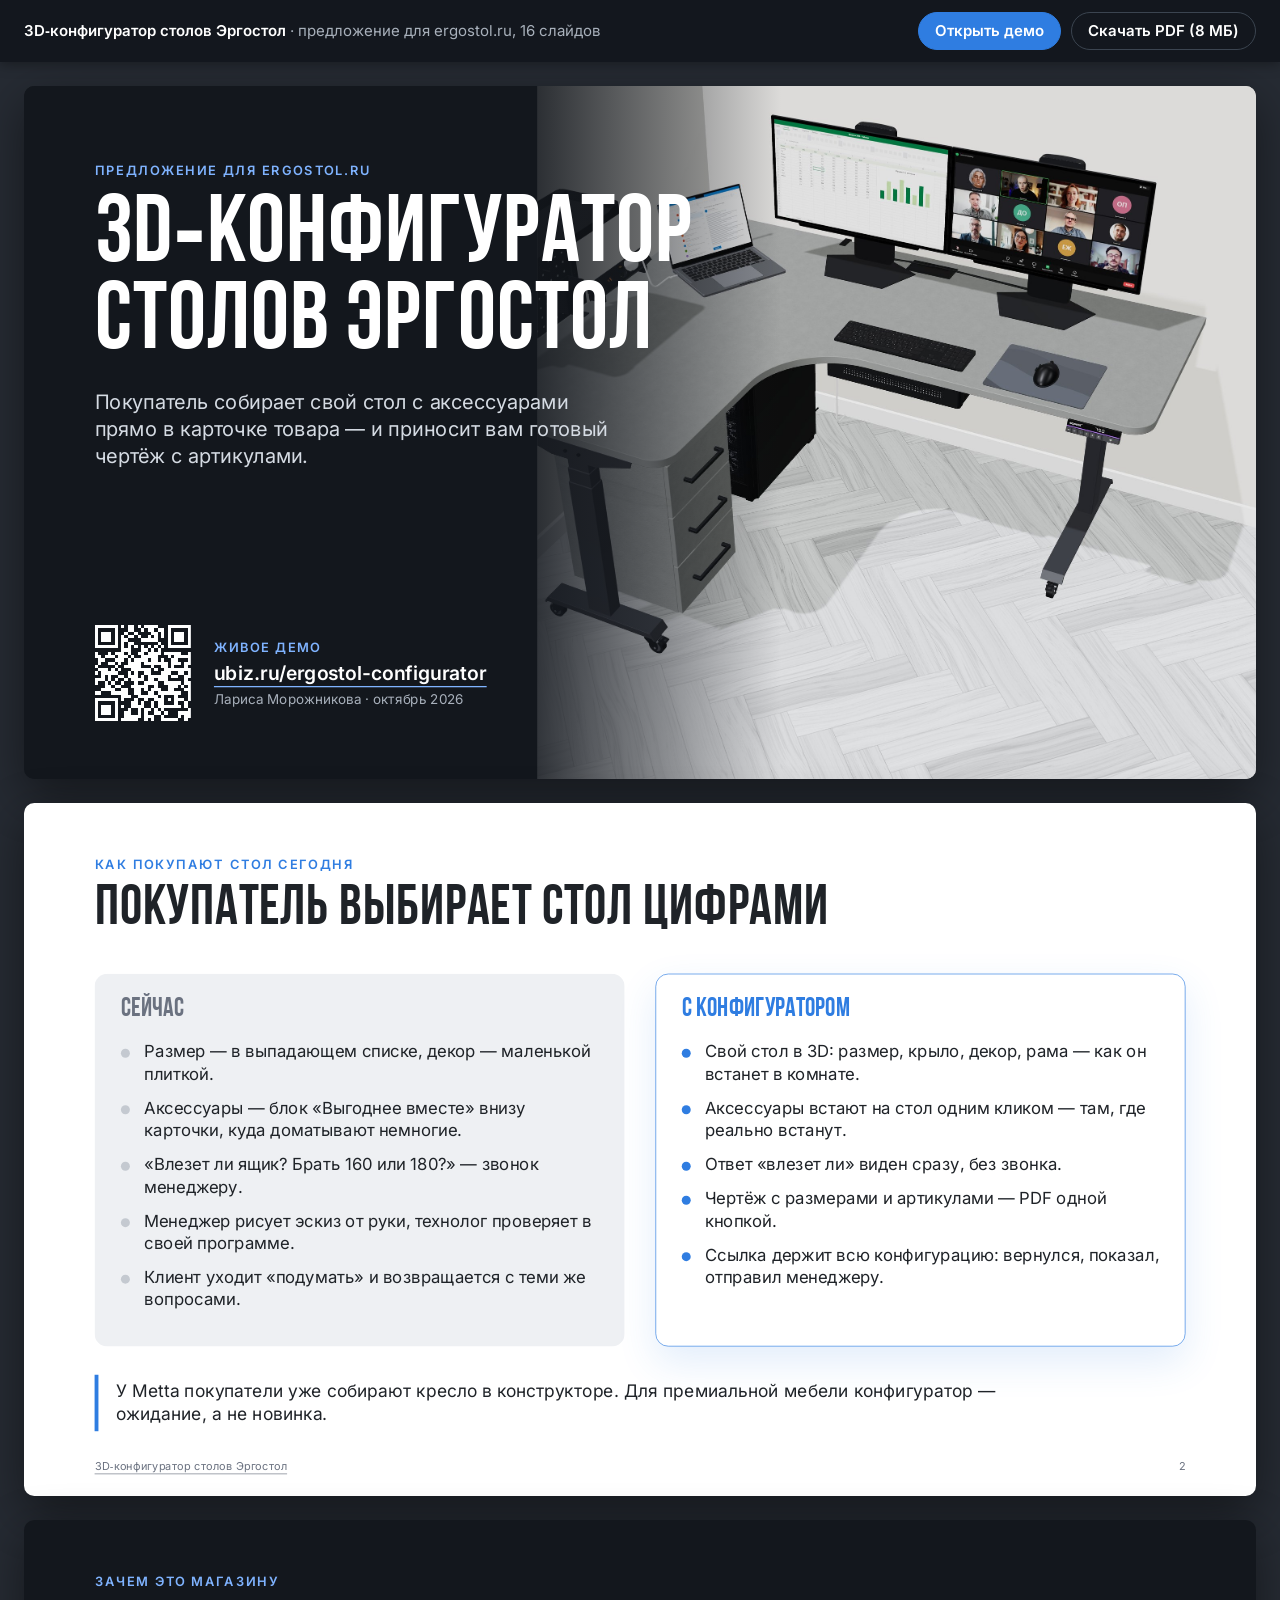
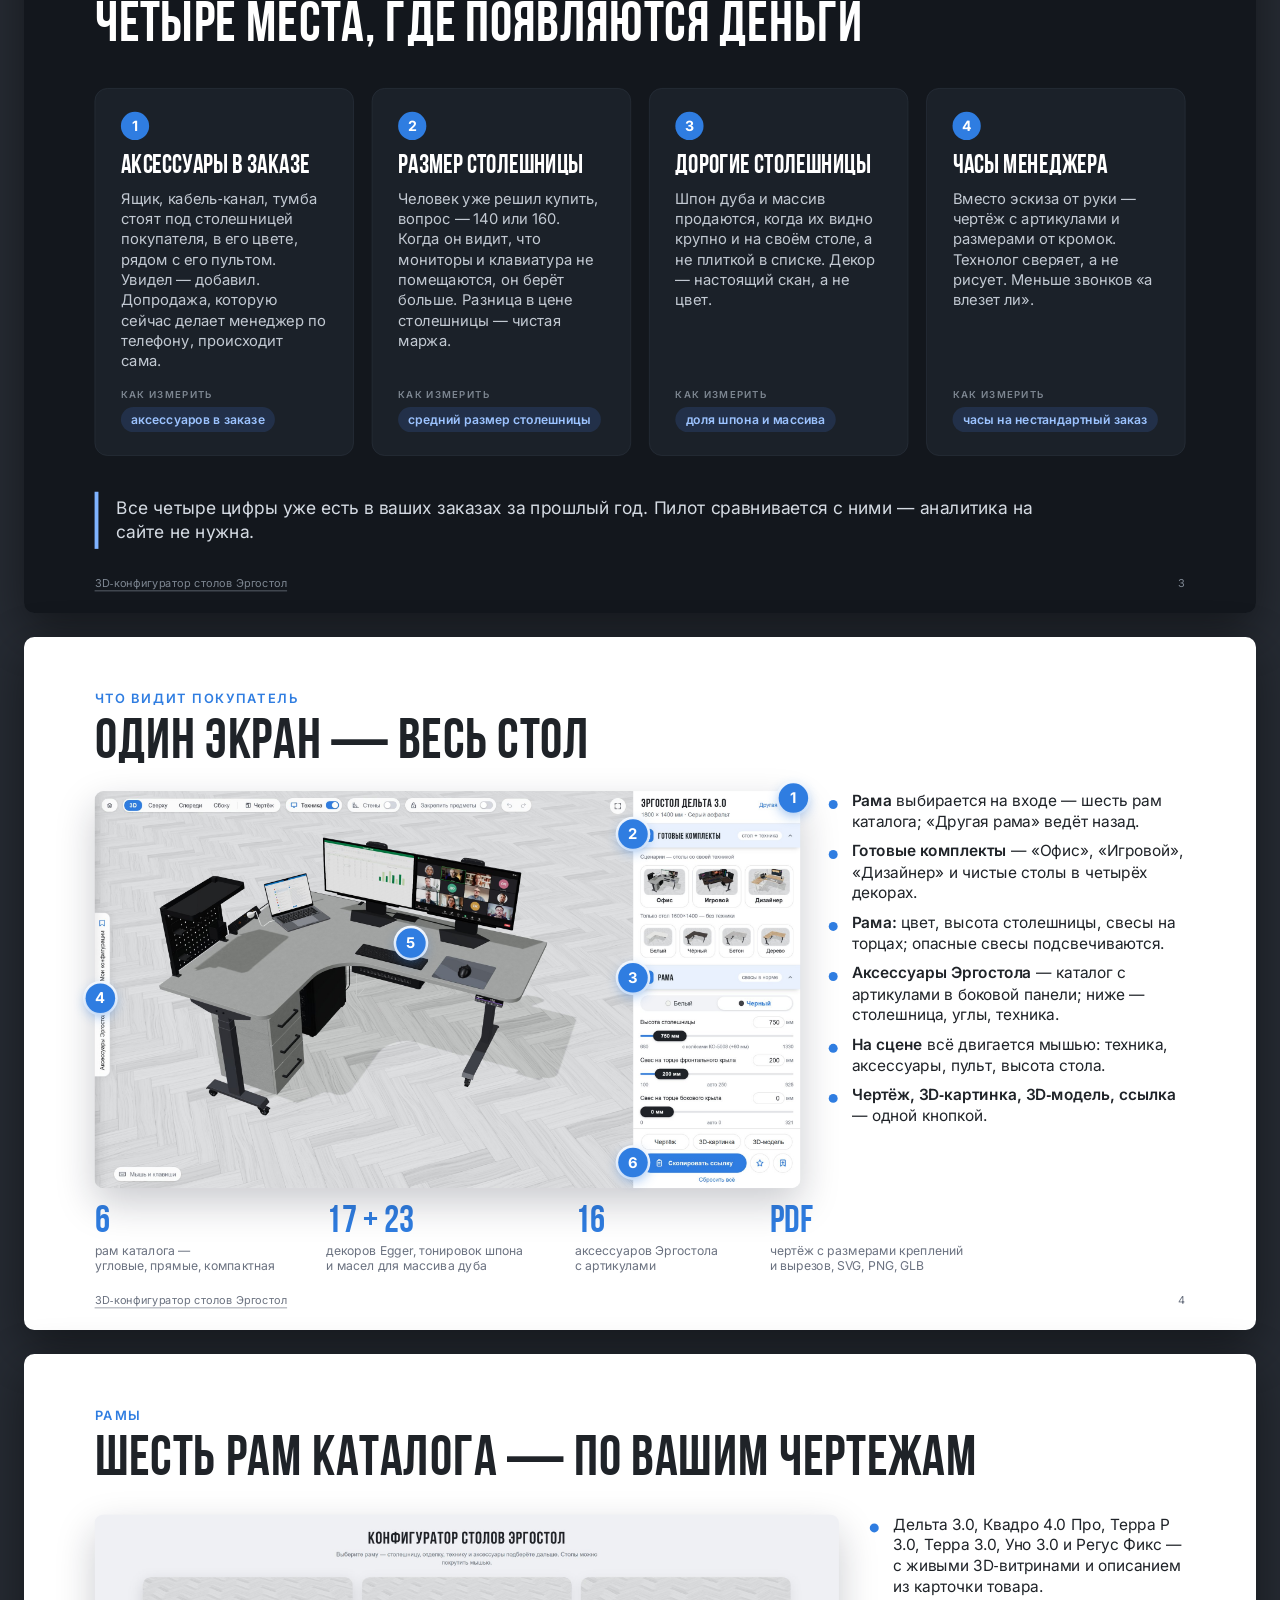
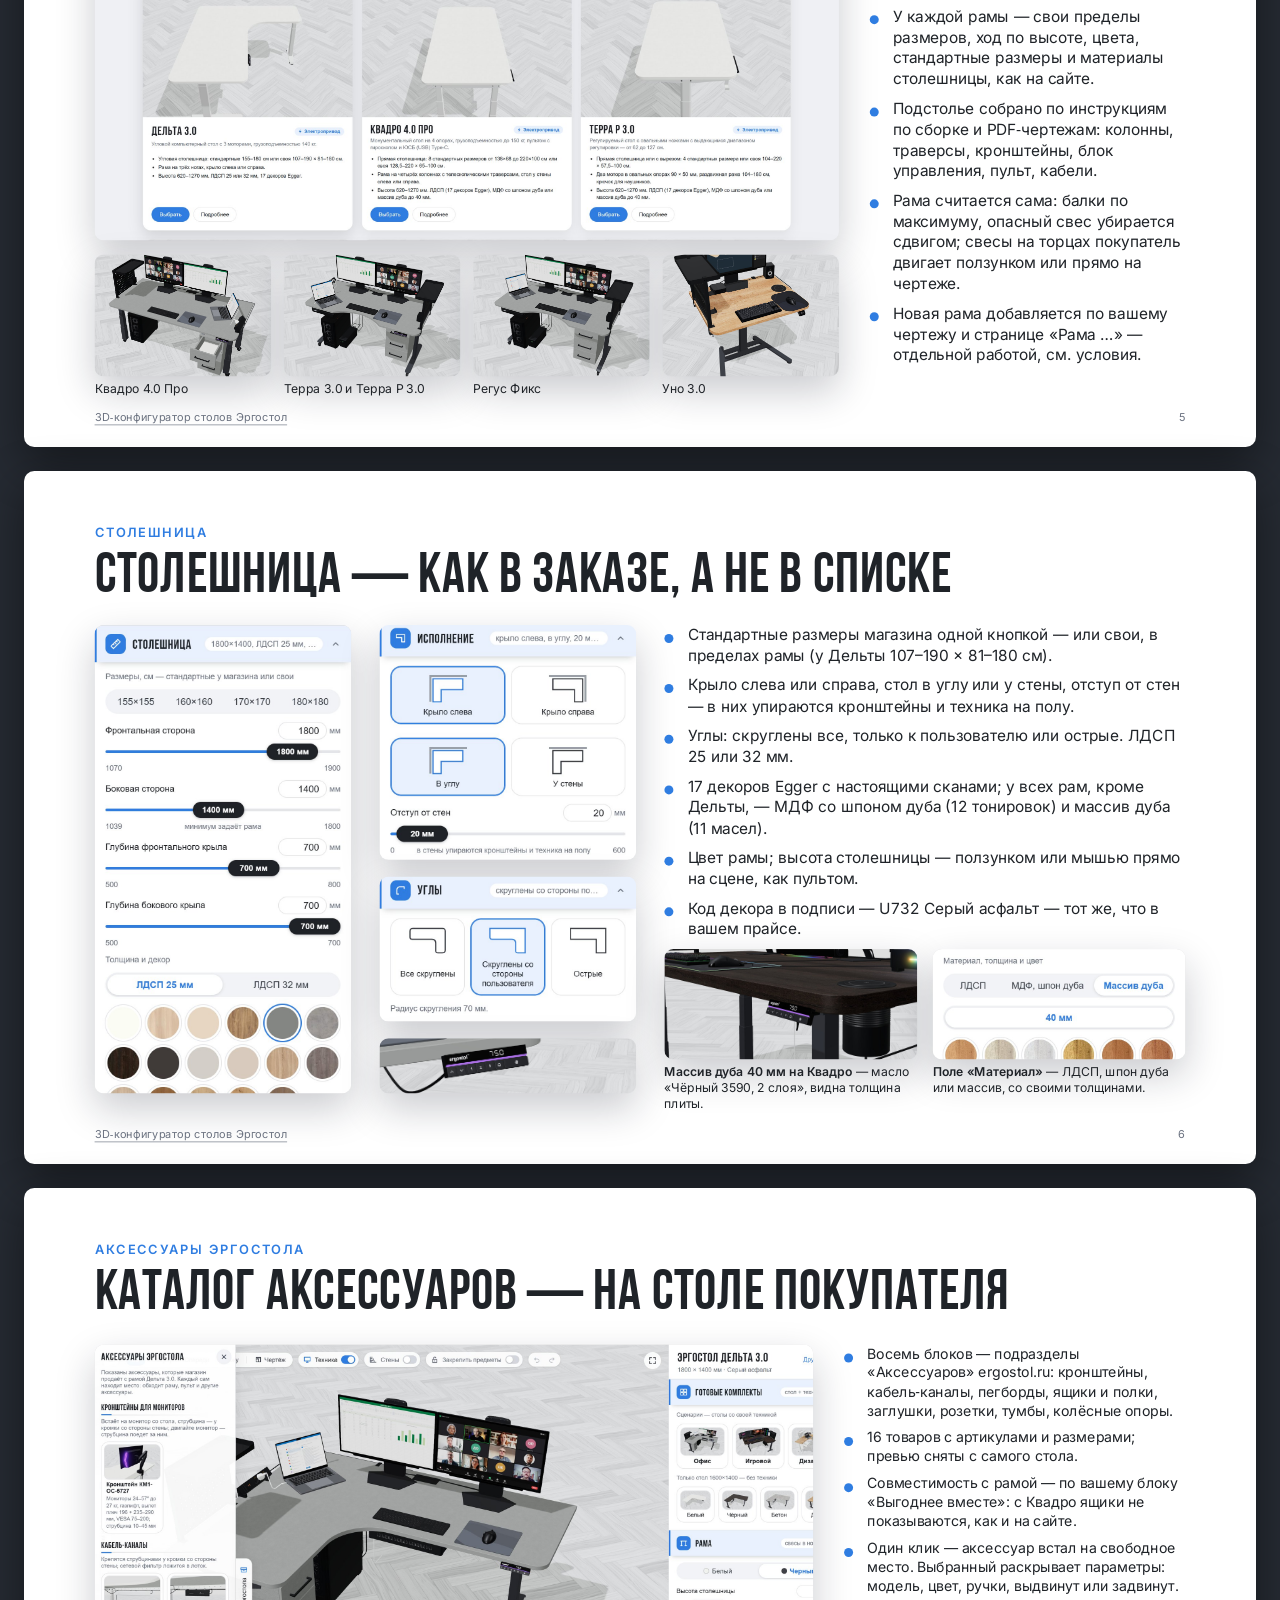
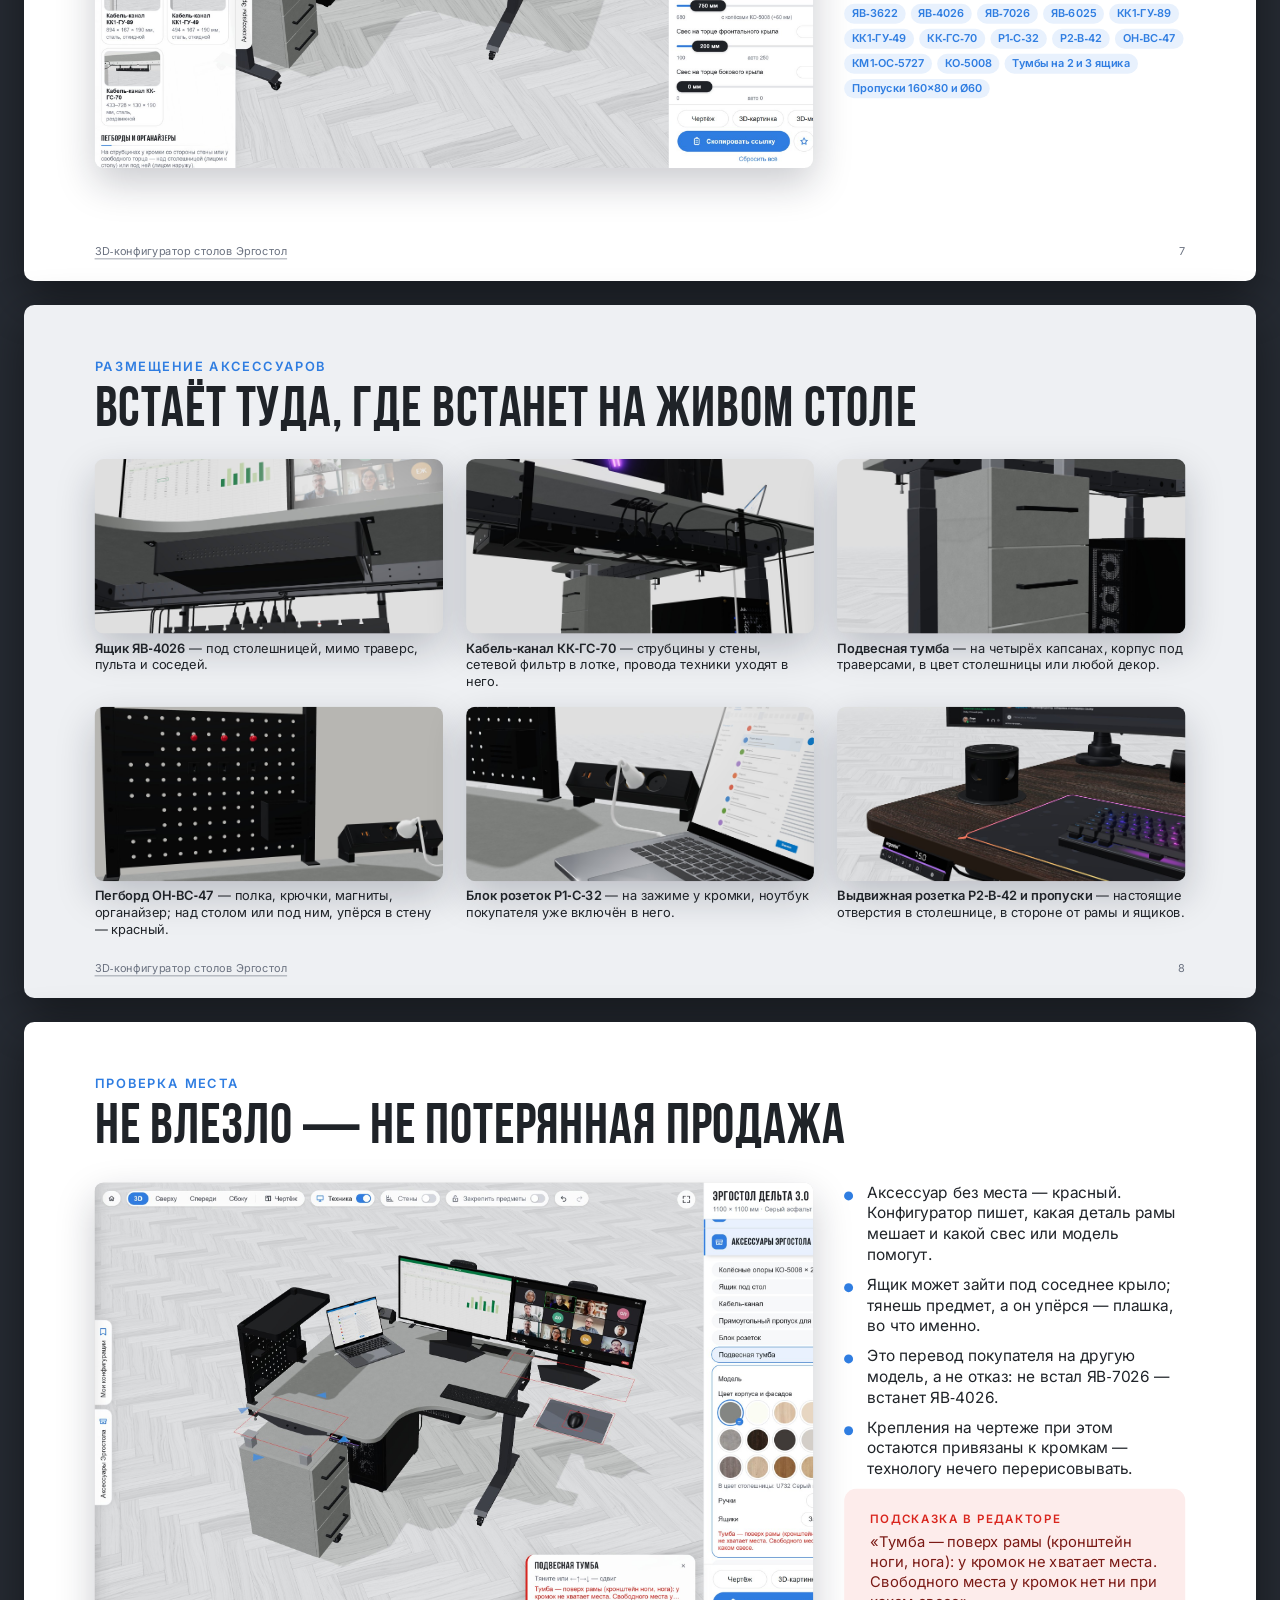
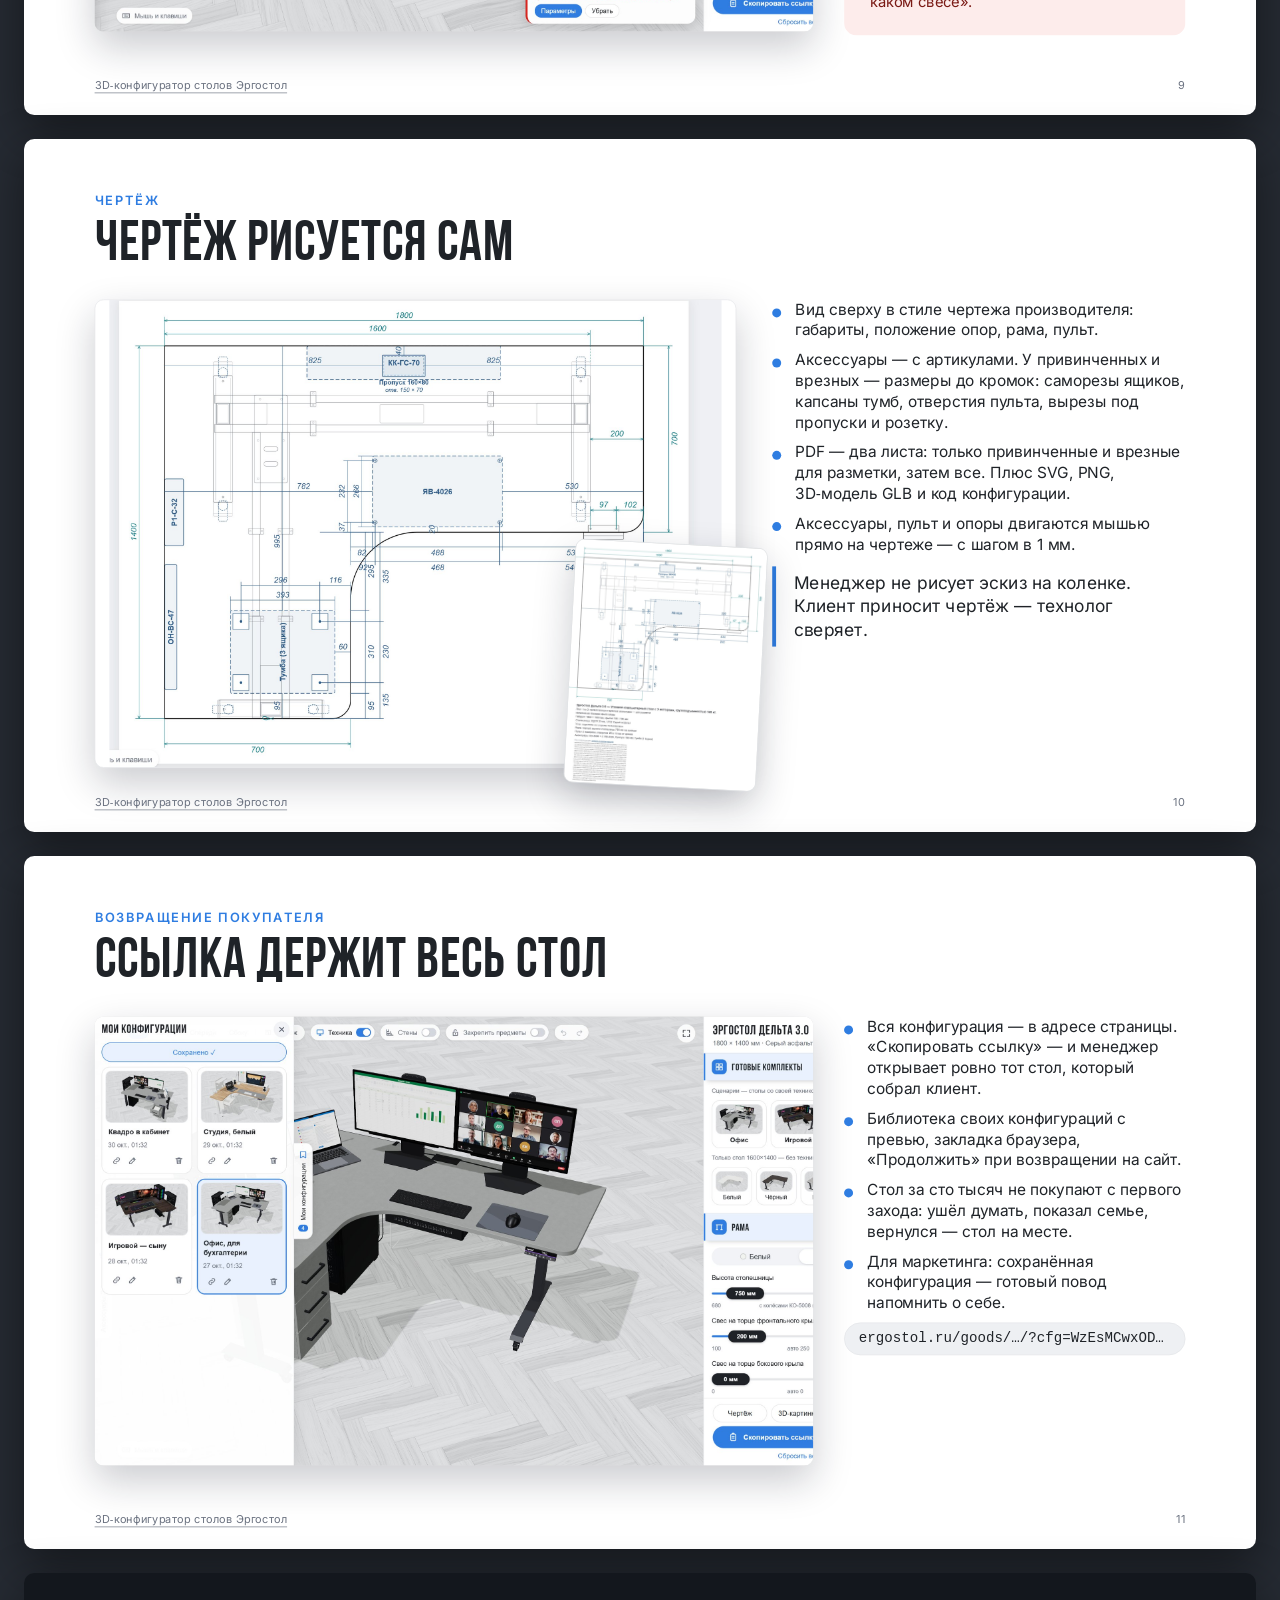
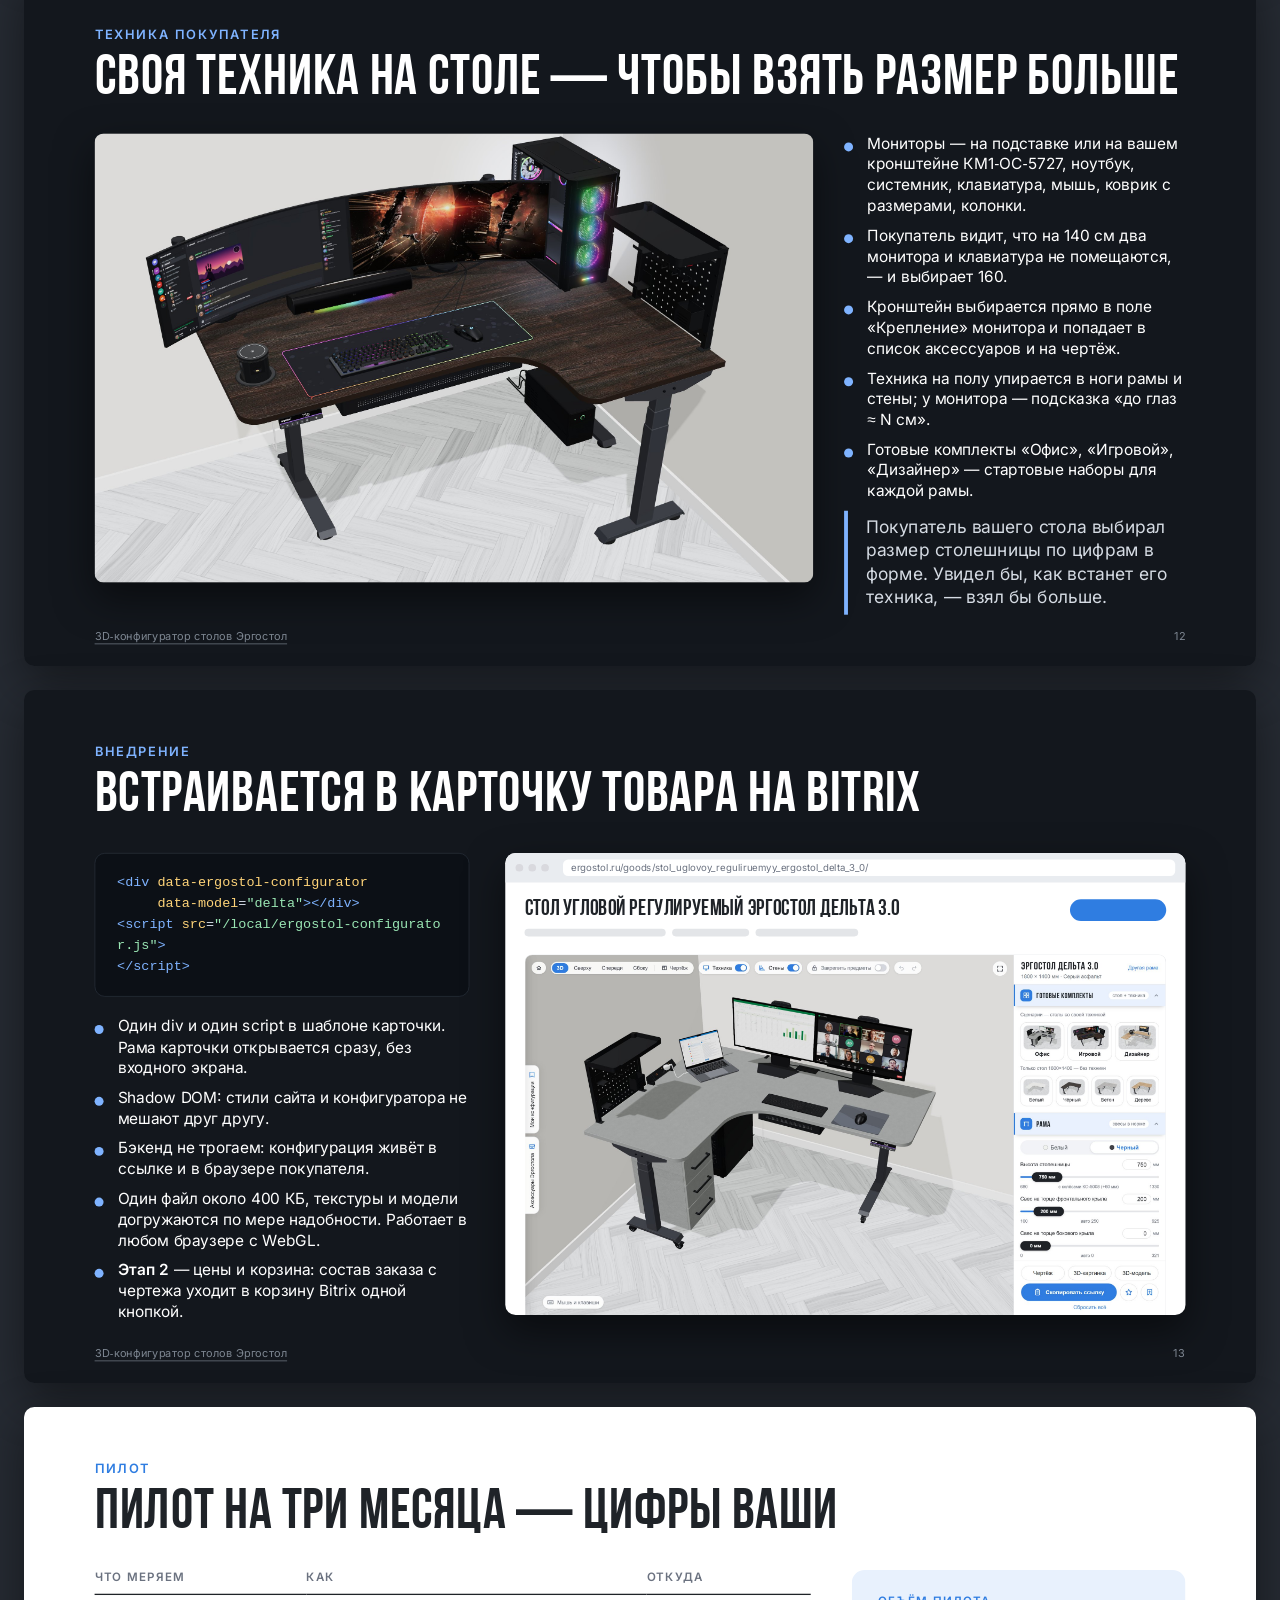
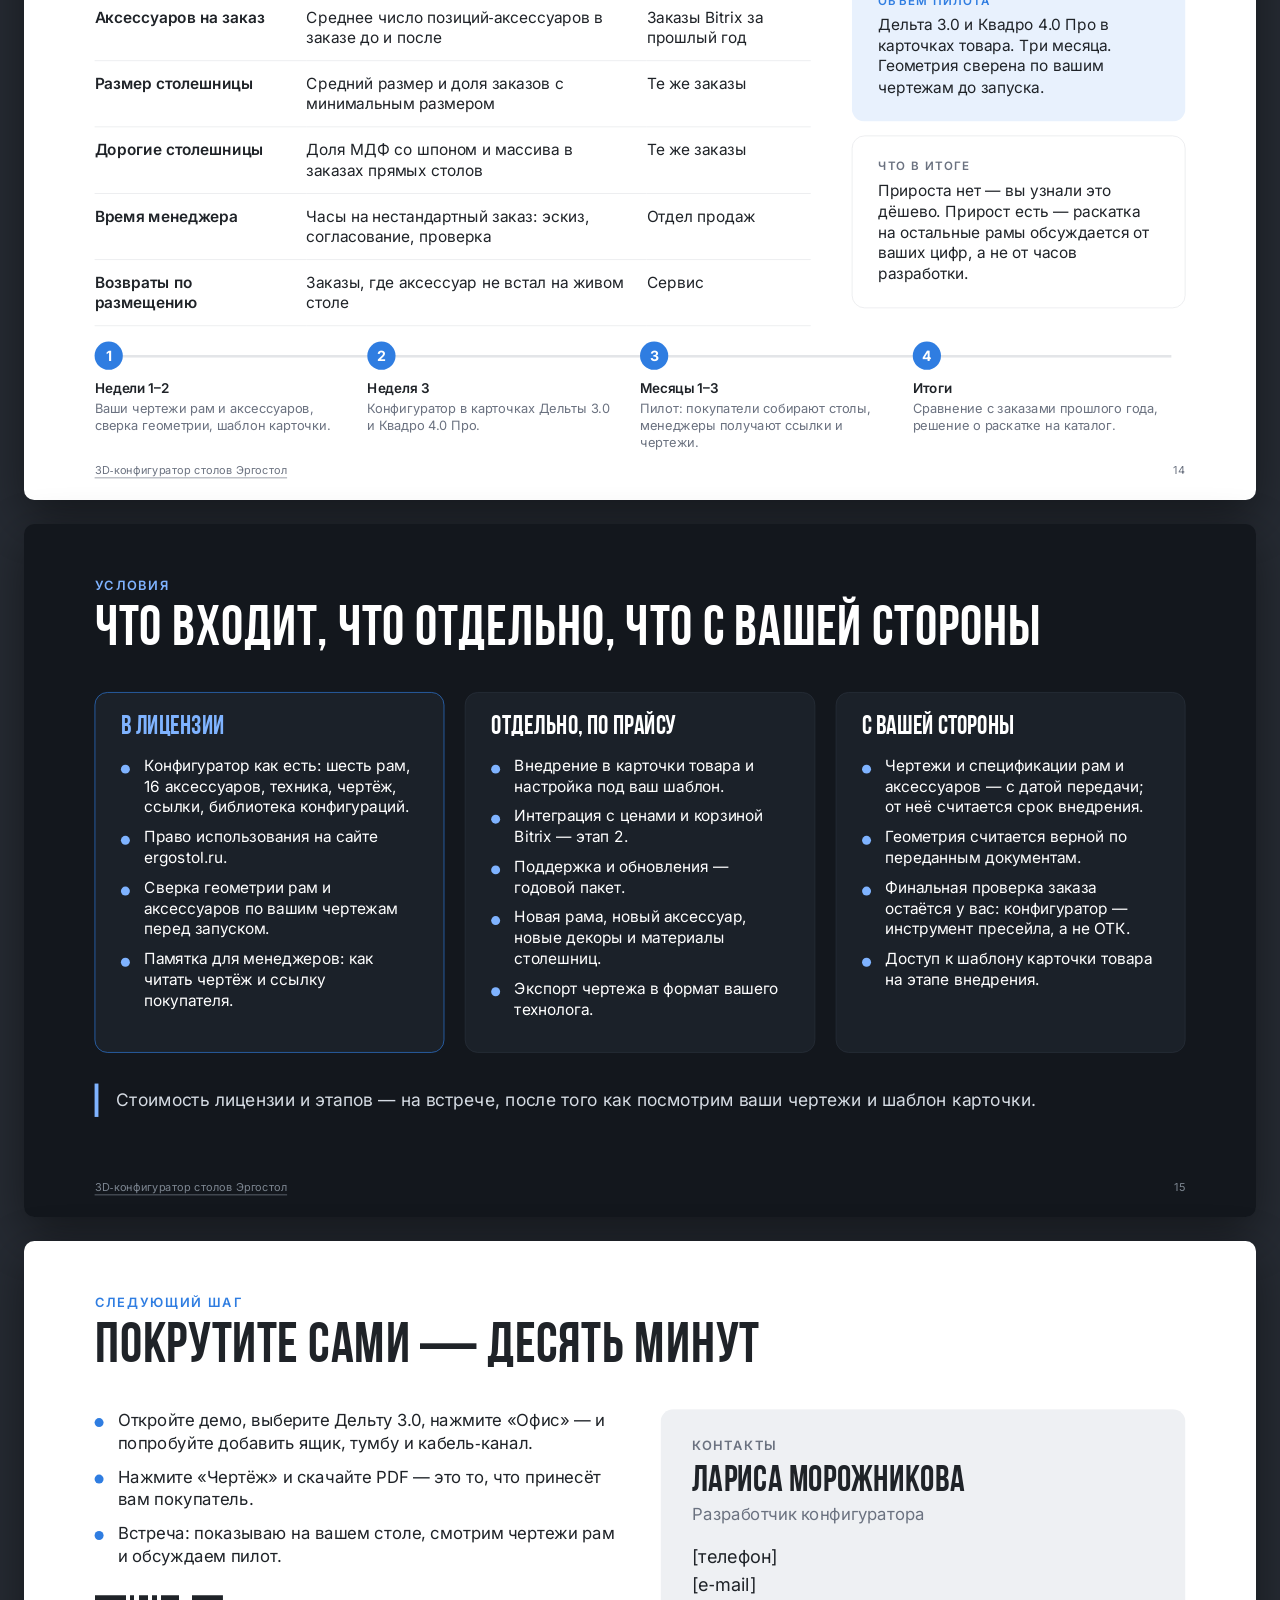
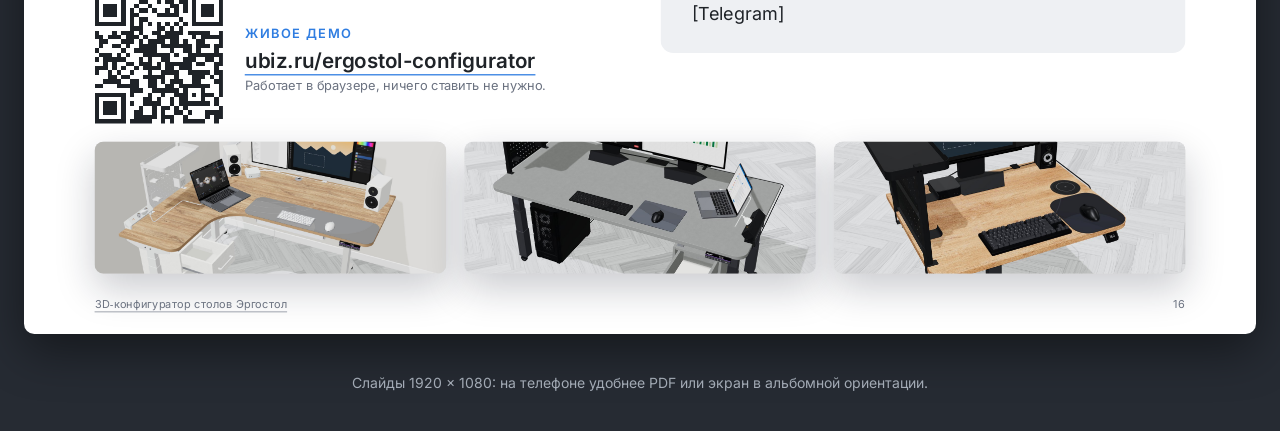
==== pitch/index.html @ 9fe0671c "Deploy demo 2026-10-30 08:05" ====
<!doctype html>
<html lang="ru">
<head>
<meta charset="utf-8">
<title>3D-конфигуратор столов Эргостол — предложение</title>
<meta name="viewport" content="width=device-width, initial-scale=1">
<meta name="description" content="Предложение для ergostol.ru: 3D-конфигуратор столов Эргостол — покупатель собирает стол с аксессуарами в карточке товара и приносит чертёж с артикулами.">
<link rel="canonical" href="https://lmoroz.github.io/ergostol-configurator/pitch/">
<!-- Превью ссылки в мессенджерах: адрес стенда подставляет сборка (copyPitch в vite.config.ts), в файле с диска остаётся заглушка. -->
<meta property="og:type" content="website">
<meta property="og:locale" content="ru_RU">
<meta property="og:site_name" content="Конфигуратор Эргостол">
<meta property="og:title" content="3D-конфигуратор столов Эргостол — предложение">
<meta property="og:description" content="Покупатель собирает свой стол с аксессуарами прямо в карточке товара и приносит готовый чертёж с артикулами. 16 слайдов и живое демо.">
<meta property="og:url" content="https://lmoroz.github.io/ergostol-configurator/pitch/">
<meta property="og:image" content="https://lmoroz.github.io/ergostol-configurator/pitch/og.jpg">
<meta property="og:image:type" content="image/jpeg">
<meta property="og:image:width" content="1200">
<meta property="og:image:height" content="630">
<meta name="twitter:card" content="summary_large_image">
<meta name="twitter:title" content="3D-конфигуратор столов Эргостол — предложение">
<meta name="twitter:description" content="Покупатель собирает свой стол с аксессуарами прямо в карточке товара и приносит готовый чертёж с артикулами. 16 слайдов и живое демо.">
<meta name="twitter:image" content="https://lmoroz.github.io/ergostol-configurator/pitch/og.jpg">
<link rel="stylesheet" href="fonts/inter-local.css">
<style>
@font-face { font-family: 'Bebas'; src: url('fonts/bebas-neue-bold.woff2') format('woff2'); font-weight: 700; }
:root {
  --ink: #1f2328; --muted: #6b7280; --accent: #2f7de1; --accent-soft: #e8f1fd; --danger: #d9261e; --danger-soft: #fdeceb;
  --line: #e3e5e8; --stage: #eef0f3; --dark: #13171d; --dark2: #1b2129; --dark-line: #2b333d; --ok: #1f9d55;
}
@page { size: 1920px 1080px; margin: 0; }
* { box-sizing: border-box; }
html, body { margin: 0; padding: 0; background: #888; }
body { font-family: Inter, 'Segoe UI', Arial, sans-serif; color: var(--ink); -webkit-print-color-adjust: exact; print-color-adjust: exact; }
.slide { position: relative; width: 1920px; height: 1080px; overflow: hidden; background: #fff; page-break-after: always; break-after: page; padding: 84px 110px 70px; }
.slide:last-child { page-break-after: auto; }
.slide.dark { background: var(--dark); color: #fff; }
.slide.dark .muted { color: #a8b0bb; }
.slide.stage { background: var(--stage); }
h1, h2, .bebas { font-family: Bebas, 'Arial Narrow', sans-serif; font-weight: 700; letter-spacing: .01em; margin: 0; line-height: .95; }
h1 { font-size: 88px; }
h2 { font-size: 40px; }
p { margin: 0; }
.kicker { display: inline-block; font-size: 20px; font-weight: 600; letter-spacing: .14em; text-transform: uppercase; color: var(--accent); margin-bottom: 18px; }
.dark .kicker { color: #7fb3ff; }
.lead { font-size: 30px; line-height: 1.35; color: var(--muted); max-width: 1500px; margin-top: 20px; }
.dark .lead { color: #c2c9d2; }
.muted { color: var(--muted); }
ul.list { list-style: none; margin: 0; padding: 0; }
ul.list li { position: relative; padding-left: 36px; font-size: 26px; line-height: 1.35; margin: 0 0 18px; }
ul.list li::before { content: ''; position: absolute; left: 0; top: 14px; width: 14px; height: 14px; border-radius: 50%; background: var(--accent); }
ul.list.tight li { font-size: 24px; margin-bottom: 14px; }
ul.list.grey li::before { background: #c4c9d0; }
ul.list.red li::before { background: var(--danger); }
.dark ul.list li::before { background: #7fb3ff; }
b { font-weight: 600; }
.img { display: block; border-radius: 14px; box-shadow: 0 24px 60px rgba(16, 24, 40, .22); object-fit: cover; background: #ddd; }
.dark .img { box-shadow: 0 24px 60px rgba(0, 0, 0, .5); }
.foot { position: absolute; left: 110px; right: 110px; bottom: 34px; display: flex; justify-content: space-between; font-size: 17px; color: var(--muted); letter-spacing: .02em; }
.dark .foot { color: #7d8691; }
.foot a, a.demo { color: inherit; text-decoration: none; }
.foot a:first-child { border-bottom: 1px solid currentColor; padding-bottom: 1px; }
.money .card { display: flex; flex-direction: column; }
.money .metric { margin-top: auto; padding-top: 26px; }
.money .metric-label { font-size: 15px; letter-spacing: .12em; text-transform: uppercase; color: #7d8691; font-weight: 600; margin-bottom: 10px; }
.money .chip { font-size: 19px; white-space: nowrap; }
.chip { display: inline-block; padding: 8px 16px; border-radius: 999px; background: var(--accent-soft); color: var(--accent); font-size: 21px; font-weight: 600; }
.dark .chip { background: #223049; color: #9cc3ff; }
.chip.red { background: var(--danger-soft); color: var(--danger); }
.cols { display: grid; gap: 48px; }
.card { border: 1px solid var(--line); border-radius: 20px; padding: 36px 40px; background: #fff; }
.dark .card { background: var(--dark2); border-color: var(--dark-line); }
.num { display: inline-flex; align-items: center; justify-content: center; width: 44px; height: 44px; border-radius: 50%; background: var(--accent); color: #fff; font-weight: 700; font-size: 22px; }
.badge { position: absolute; width: 46px; height: 46px; border-radius: 50%; background: var(--accent); color: #fff; font-weight: 700; font-size: 23px; display: flex; align-items: center; justify-content: center; box-shadow: 0 6px 18px rgba(47,125,225,.45), 0 0 0 4px #fff; }
.quote { border-left: 6px solid var(--accent); padding: 8px 0 8px 28px; font-size: 27px; line-height: 1.35; }
.dark .quote { border-color: #7fb3ff; }
.stat { display: flex; flex-direction: column; gap: 6px; }
.stat .v { font-family: Bebas, sans-serif; font-size: 72px; line-height: .9; color: var(--accent); }
.stat .l { font-size: 21px; color: var(--muted); line-height: 1.25; }
.tile { position: relative; }
.tile .img { width: 100%; height: 318px; }
.tile .cap { font-size: 21px; line-height: 1.3; margin-top: 14px; }
.tile .cap b { color: var(--ink); }
.dark .tile .cap b { color: #fff; }
code, .code { font-family: 'Cascadia Mono', Consolas, 'Courier New', monospace; }
.code { background: #0c1016; border: 1px solid var(--dark-line); border-radius: 16px; padding: 30px 34px; font-size: 24px; line-height: 1.55; color: #d7dee8; white-space: pre; }
.code .t { color: #7fb3ff; } .code .a { color: #ffd479; } .code .s { color: #9ae6b4; }
table.tbl { border-collapse: collapse; width: 100%; font-size: 24px; }
table.tbl th { text-align: left; font-size: 18px; font-weight: 600; text-transform: uppercase; letter-spacing: .1em; color: var(--muted); padding: 0 24px 16px 0; border-bottom: 2px solid var(--ink); }
table.tbl td { padding: 20px 24px 20px 0; border-bottom: 1px solid var(--line); vertical-align: top; line-height: 1.3; }
table.tbl td:first-child { font-weight: 600; width: 330px; }
.url { font-family: 'Cascadia Mono', Consolas, monospace; font-size: 22px; background: var(--stage); border: 1px solid var(--line); border-radius: 999px; padding: 12px 22px; white-space: nowrap; overflow: hidden; text-overflow: ellipsis; }

/* Веб-страница (/pitch/ на стенде): слайды масштабируются под ширину окна, сверху панель с демо и PDF. Печать в PDF этот блок не видит. */
@media screen {
  :root { --k: 1; --gutter: 24px; }
  html, body { background: #262b33; }
  .bar { position: sticky; top: 0; z-index: 20; display: flex; align-items: center; justify-content: space-between; gap: 12px 24px; flex-wrap: wrap; padding: 12px var(--gutter); background: rgba(19, 23, 29, .94); color: #fff; font-size: 15px; line-height: 1.3; box-shadow: 0 2px 12px rgba(0, 0, 0, .35); }
  .bar b { font-weight: 600; }
  .bar .dim { color: #a8b0bb; }
  .bar nav { display: flex; gap: 10px; flex-wrap: wrap; }
  .bar a.btn { display: inline-block; padding: 8px 16px; border-radius: 999px; font-weight: 600; text-decoration: none; color: #fff; border: 1px solid #3b4450; white-space: nowrap; }
  .bar a.btn.primary { background: var(--accent); border-color: var(--accent); }
  .deck { display: flex; flex-direction: column; align-items: center; gap: 24px; padding: 24px var(--gutter) 40px; }
  .slide-wrap { position: relative; flex: none; width: calc(1920px * var(--k)); height: calc(1080px * var(--k)); border-radius: calc(16px * var(--k)); overflow: hidden; box-shadow: 0 16px 48px rgba(0, 0, 0, .45); }
  .slide { transform: scale(var(--k)); transform-origin: 0 0; page-break-after: auto; break-after: auto; }
  .page-foot { margin: 0; padding: 0 var(--gutter) 40px; text-align: center; color: #a8b0bb; font-size: 14px; }
}
@media print {
  .bar, .page-foot { display: none; }
}
</style>
</head>
<body>
<header class="bar">
  <div><b>3D‑конфигуратор столов Эргостол</b> <span class="dim">· предложение для ergostol.ru, 16 слайдов</span></div>
  <nav>
    <a class="btn primary" href="../">Открыть демо</a>
    <a class="btn" href="ergostol-configurator.pdf" download>Скачать PDF (8 МБ)</a>
  </nav>
</header>
<main class="deck">

<!-- 1. Обложка -->
<div class="slide-wrap"><section class="slide dark" data-n="1" style="padding:0">
  <img class="img" src="img/hero.jpg" alt="" style="position:absolute; right:0; top:0; width:1120px; height:1080px; border-radius:0; box-shadow:none; object-position: 62% 50%;">
  <div style="position:absolute; left:0; top:0; width:1180px; height:1080px; background: linear-gradient(90deg, #13171d 0%, #13171d 62%, rgba(19,23,29,0) 100%);"></div>
  <div style="position:absolute; left:110px; top:120px; width:880px;">
    <span class="kicker">Предложение для ergostol.ru</span>
    <h1 style="font-size:150px; line-height:.9; margin-top:6px;">3D‑конфигуратор<br>столов Эргостол</h1>
    <p class="lead" style="font-size:31px; margin-top:34px; max-width:820px; color:#d5dbe3;">Покупатель собирает свой стол с аксессуарами прямо в карточке товара — и приносит вам готовый чертёж с артикулами.</p>
  </div>
  <div style="position:absolute; left:110px; bottom:90px; display:flex; align-items:center; gap:36px;">
    <a class="demo" href="https://ubiz.ru/ergostol-configurator/"><img src="img/qr-white.svg" alt="" style="width:150px; height:150px; display:block;"></a>
    <div>
      <p style="font-size:20px; letter-spacing:.12em; text-transform:uppercase; color:#7fb3ff; font-weight:600; margin-bottom:10px;">Живое демо</p>
      <p style="font-size:30px; font-weight:600;"><a class="demo" href="https://ubiz.ru/ergostol-configurator/" style="border-bottom:2px solid #7fb3ff; padding-bottom:2px;">ubiz.ru/ergostol-configurator</a></p>
      <p style="font-size:21px; color:#a8b0bb; margin-top:10px;">Лариса Морожникова · октябрь 2026</p>
    </div>
  </div>
</section></div>

<!-- 2. Как покупают сегодня -->
<div class="slide-wrap"><section class="slide" data-n="2">
  <span class="kicker">Как покупают стол сегодня</span>
  <h1>Покупатель выбирает стол цифрами</h1>
  <div class="cols" style="grid-template-columns: 1fr 1fr; margin-top:56px;">
    <div class="card" style="background:var(--stage); border-color:transparent;">
      <h2 class="muted" style="margin-bottom:28px;">Сейчас</h2>
      <ul class="list grey">
        <li>Размер — в выпадающем списке, декор — маленькой плиткой.</li>
        <li>Аксессуары — блок «Выгоднее вместе» внизу карточки, куда доматывают немногие.</li>
        <li>«Влезет ли ящик? Брать 160 или 180?» — звонок менеджеру.</li>
        <li>Менеджер рисует эскиз от руки, технолог проверяет в своей программе.</li>
        <li>Клиент уходит «подумать» и возвращается с теми же вопросами.</li>
      </ul>
    </div>
    <div class="card" style="border-color:var(--accent); box-shadow: 0 24px 60px rgba(47,125,225,.14);">
      <h2 style="color:var(--accent); margin-bottom:28px;">С конфигуратором</h2>
      <ul class="list">
        <li>Свой стол в 3D: размер, крыло, декор, рама — как он встанет в комнате.</li>
        <li>Аксессуары встают на стол одним кликом — там, где реально встанут.</li>
        <li>Ответ «влезет ли» виден сразу, без звонка.</li>
        <li>Чертёж с размерами и артикулами — PDF одной кнопкой.</li>
        <li>Ссылка держит всю конфигурацию: вернулся, показал, отправил менеджеру.</li>
      </ul>
    </div>
  </div>
  <p class="quote" style="margin-top:44px; max-width:1500px;">У Metta покупатели уже собирают кресло в конструкторе. Для премиальной мебели конфигуратор — ожидание, а не новинка.</p>
  <footer class="foot"><a href="https://ubiz.ru/ergostol-configurator/">3D‑конфигуратор столов Эргостол</a><a href="https://ubiz.ru/ergostol-configurator/">2</a></footer>
</section></div>

<!-- 3. Где деньги -->
<div class="slide-wrap"><section class="slide dark" data-n="3">
  <span class="kicker">Зачем это магазину</span>
  <h1>Четыре места, где появляются деньги</h1>
  <div class="cols money" style="grid-template-columns: repeat(4, 1fr); gap:28px; margin-top:52px;">
    <div class="card">
      <span class="num">1</span>
      <h2 style="margin:22px 0 16px;">Аксессуары в заказе</h2>
      <p style="font-size:23px; line-height:1.38; color:#c2c9d2;">Ящик, кабель‑канал, тумба стоят под столешницей покупателя, в его цвете, рядом с его пультом. Увидел — добавил. Допродажа, которую сейчас делает менеджер по телефону, происходит сама.</p>
      <div class="metric"><p class="metric-label">Как измерить</p><span class="chip">аксессуаров в заказе</span></div>
    </div>
    <div class="card">
      <span class="num">2</span>
      <h2 style="margin:22px 0 16px;">Размер столешницы</h2>
      <p style="font-size:23px; line-height:1.38; color:#c2c9d2;">Человек уже решил купить, вопрос — 140 или 160. Когда он видит, что мониторы и клавиатура не помещаются, он берёт больше. Разница в цене столешницы — чистая маржа.</p>
      <div class="metric"><p class="metric-label">Как измерить</p><span class="chip">средний размер столешницы</span></div>
    </div>
    <div class="card">
      <span class="num">3</span>
      <h2 style="margin:22px 0 16px;">Дорогие столешницы</h2>
      <p style="font-size:23px; line-height:1.38; color:#c2c9d2;">Шпон дуба и массив продаются, когда их видно крупно и на своём столе, а не плиткой в списке. Декор — настоящий скан, а не цвет.</p>
      <div class="metric"><p class="metric-label">Как измерить</p><span class="chip">доля шпона и массива</span></div>
    </div>
    <div class="card">
      <span class="num">4</span>
      <h2 style="margin:22px 0 16px;">Часы менеджера</h2>
      <p style="font-size:23px; line-height:1.38; color:#c2c9d2;">Вместо эскиза от руки — чертёж с артикулами и размерами от кромок. Технолог сверяет, а не рисует. Меньше звонков «а влезет ли».</p>
      <div class="metric"><p class="metric-label">Как измерить</p><span class="chip">часы на нестандартный заказ</span></div>
    </div>
  </div>
  <p class="quote" style="margin-top:56px; max-width:1500px; color:#d5dbe3;">Все четыре цифры уже есть в ваших заказах за прошлый год. Пилот сравнивается с ними — аналитика на сайте не нужна.</p>
  <footer class="foot"><a href="https://ubiz.ru/ergostol-configurator/">3D‑конфигуратор столов Эргостол</a><a href="https://ubiz.ru/ergostol-configurator/">3</a></footer>
</section></div>

<!-- 4. Один экран -->
<div class="slide-wrap"><section class="slide" data-n="4">
  <span class="kicker">Что видит покупатель</span>
  <h1>Один экран — весь стол</h1>
  <div style="display:grid; grid-template-columns: 1100px 1fr; gap:44px; margin-top:30px; align-items:start;">
    <div style="position:relative;">
      <img class="img" src="img/ui.jpg" alt="" style="width:1100px; height:619px;">
      <span class="badge" style="right:-12px; top:-12px;">1</span>
      <span class="badge" style="left:816px; top:44px;">2</span>
      <span class="badge" style="left:816px; top:268px;">3</span>
      <span class="badge" style="left:-14px; top:300px;">4</span>
      <span class="badge" style="left:470px; top:214px;">5</span>
      <span class="badge" style="left:816px; top:556px;">6</span>
    </div>
    <ul class="list tight" style="margin-top:0; font-size:23px;">
      <li><b>Рама</b> выбирается на входе — шесть рам каталога; «Другая рама» ведёт назад.</li>
      <li><b>Готовые комплекты</b> — «Офис», «Игровой», «Дизайнер» и чистые столы в четырёх декорах.</li>
      <li><b>Рама:</b> цвет, высота столешницы, свесы на торцах; опасные свесы подсвечиваются.</li>
      <li><b>Аксессуары Эргостола</b> — каталог с артикулами в боковой панели; ниже — столешница, углы, техника.</li>
      <li><b>На сцене</b> всё двигается мышью: техника, аксессуары, пульт, высота стола.</li>
      <li><b>Чертёж, 3D‑картинка, 3D‑модель, ссылка</b> — одной кнопкой.</li>
    </ul>
  </div>
  <div style="display:flex; gap:80px; margin-top:26px;">
    <div class="stat"><span class="v" style="font-size:60px;">6</span><span class="l" style="font-size:19px;">рам каталога —<br>угловые, прямые, компактная</span></div>
    <div class="stat"><span class="v" style="font-size:60px;">17 + 23</span><span class="l" style="font-size:19px;">декоров Egger, тонировок шпона<br>и масел для массива дуба</span></div>
    <div class="stat"><span class="v" style="font-size:60px;">16</span><span class="l" style="font-size:19px;">аксессуаров Эргостола<br>с артикулами</span></div>
    <div class="stat"><span class="v" style="font-size:60px;">PDF</span><span class="l" style="font-size:19px;">чертёж с размерами креплений<br>и вырезов, SVG, PNG, GLB</span></div>
  </div>
  <footer class="foot"><a href="https://ubiz.ru/ergostol-configurator/">3D‑конфигуратор столов Эргостол</a><a href="https://ubiz.ru/ergostol-configurator/">4</a></footer>
</section></div>

<!-- 5. Рамы -->
<div class="slide-wrap"><section class="slide" data-n="5">
  <span class="kicker">Рамы</span>
  <h1>Шесть рам каталога — по вашим чертежам</h1>
  <div style="display:grid; grid-template-columns: 1160px 1fr; gap:48px; margin-top:40px; align-items:start;">
    <div>
      <img class="img" src="img/entry.jpg" alt="" style="width:1160px; height:508px;">
      <div style="display:grid; grid-template-columns: repeat(4, 1fr); gap:20px; margin-top:22px;">
        <div class="tile"><img class="img" src="img/quadro.jpg" alt="" style="height:190px; width:100%;"><p class="cap" style="font-size:19px; margin-top:8px;">Квадро 4.0 Про</p></div>
        <div class="tile"><img class="img" src="img/terra.jpg" alt="" style="height:190px; width:100%;"><p class="cap" style="font-size:19px; margin-top:8px;">Терра 3.0 и Терра Р 3.0</p></div>
        <div class="tile"><img class="img" src="img/regus.jpg" alt="" style="height:190px; width:100%;"><p class="cap" style="font-size:19px; margin-top:8px;">Регус Фикс</p></div>
        <div class="tile"><img class="img" src="img/uno.jpg" alt="" style="height:190px; width:100%;"><p class="cap" style="font-size:19px; margin-top:8px;">Уно 3.0</p></div>
      </div>
    </div>
    <ul class="list tight">
      <li>Дельта 3.0, Квадро 4.0 Про, Терра Р 3.0, Терра 3.0, Уно 3.0 и Регус Фикс — с живыми 3D‑витринами и описанием из карточки товара.</li>
      <li>У каждой рамы — свои пределы размеров, ход по высоте, цвета, стандартные размеры и материалы столешницы, как на сайте.</li>
      <li>Подстолье собрано по инструкциям по сборке и PDF‑чертежам: колонны, траверсы, кронштейны, блок управления, пульт, кабели.</li>
      <li>Рама считается сама: балки по максимуму, опасный свес убирается сдвигом; свесы на торцах покупатель двигает ползунком или прямо на чертеже.</li>
      <li>Новая рама добавляется по вашему чертежу и странице «Рама …» — отдельной работой, см. условия.</li>
    </ul>
  </div>
  <footer class="foot"><a href="https://ubiz.ru/ergostol-configurator/">3D‑конфигуратор столов Эргостол</a><a href="https://ubiz.ru/ergostol-configurator/">5</a></footer>
</section></div>

<!-- 6. Столешница -->
<div class="slide-wrap"><section class="slide" data-n="6">
  <span class="kicker">Столешница</span>
  <h1>Столешница — как в заказе, а не в списке</h1>
  <div style="display:grid; grid-template-columns: 400px 400px 1fr; gap:44px; margin-top:30px; align-items:start;">
    <img class="img" src="img/sec-tabletop.jpg" alt="" style="width:400px; height:730px; object-position: top;">
    <div style="display:flex; flex-direction:column; gap:26px;">
      <img class="img" src="img/sec-layout.jpg" alt="" style="width:400px; height:366px;">
      <img class="img" src="img/sec-corners.jpg" alt="" style="width:400px; height:226px;">
      <img class="img" src="img/cu-pult-wide.jpg" alt="" style="width:400px; height:86px; object-position: 50% 50%;">
    </div>
    <div>
      <ul class="list tight">
        <li>Стандартные размеры магазина одной кнопкой — или свои, в пределах рамы (у Дельты 107–190 × 81–180 см).</li>
        <li>Крыло слева или справа, стол в углу или у стены, отступ от стен — в них упираются кронштейны и техника на полу.</li>
        <li>Углы: скруглены все, только к пользователю или острые. ЛДСП 25 или 32 мм.</li>
        <li>17 декоров Egger с настоящими сканами; у всех рам, кроме Дельты, — МДФ со шпоном дуба (12 тонировок) и массив дуба (11 масел).</li>
        <li>Цвет рамы; высота столешницы — ползунком или мышью прямо на сцене, как пультом.</li>
        <li>Код декора в подписи — U732 Серый асфальт — тот же, что в вашем прайсе.</li>
      </ul>
      <div style="display:grid; grid-template-columns: 1fr 1fr; gap:24px; margin-top:0;">
        <div class="tile"><img class="img" src="img/oak.jpg" alt="" style="height:172px;"><p class="cap" style="font-size:19px; margin-top:8px;"><b>Массив дуба 40 мм на Квадро</b> — масло «Чёрный 3590, 2 слоя», видна толщина плиты.</p></div>
        <div class="tile"><img class="img" src="img/sec-tabletop-quadro.jpg" alt="" style="height:172px; object-position: top;"><p class="cap" style="font-size:19px; margin-top:8px;"><b>Поле «Материал»</b> — ЛДСП, шпон дуба или массив, со своими толщинами.</p></div>
      </div>
    </div>
  </div>
  <footer class="foot"><a href="https://ubiz.ru/ergostol-configurator/">3D‑конфигуратор столов Эргостол</a><a href="https://ubiz.ru/ergostol-configurator/">6</a></footer>
</section></div>

<!-- 7. Каталог аксессуаров -->
<div class="slide-wrap"><section class="slide" data-n="7">
  <span class="kicker">Аксессуары Эргостола</span>
  <h1>Каталог аксессуаров — на столе покупателя</h1>
  <div style="display:grid; grid-template-columns: 1120px minmax(0,1fr); gap:48px; margin-top:34px; align-items:start;">
    <img class="img" src="img/acc-drawer.jpg" alt="" style="width:1120px; height:660px; object-position: left top;">
    <div>
      <ul class="list tight" style="font-size:22px;">
        <li style="font-size:22px; margin-bottom:12px;">Восемь блоков — подразделы «Аксессуаров» ergostol.ru: кронштейны, кабель‑каналы, пегборды, ящики и полки, заглушки, розетки, тумбы, колёсные опоры.</li>
        <li style="font-size:22px; margin-bottom:12px;">16 товаров с артикулами и размерами; превью сняты с самого стола.</li>
        <li style="font-size:22px; margin-bottom:12px;">Совместимость с рамой — по вашему блоку «Выгоднее вместе»: с Квадро ящики не показываются, как и на сайте.</li>
        <li style="font-size:22px; margin-bottom:12px;">Один клик — аксессуар встал на свободное место. Выбранный раскрывает параметры: модель, цвет, ручки, выдвинут или задвинут.</li>
      </ul>
      <div style="display:flex; flex-wrap:wrap; gap:8px; margin-top:8px;">
        <span class="chip" style="font-size:17px; padding:5px 12px;">ЯВ‑3622</span><span class="chip" style="font-size:17px; padding:5px 12px;">ЯВ‑4026</span><span class="chip" style="font-size:17px; padding:5px 12px;">ЯВ‑7026</span><span class="chip" style="font-size:17px; padding:5px 12px;">ЯВ‑6025</span><span class="chip" style="font-size:17px; padding:5px 12px;">КК1‑ГУ‑89</span><span class="chip" style="font-size:17px; padding:5px 12px;">КК1‑ГУ‑49</span><span class="chip" style="font-size:17px; padding:5px 12px;">КК‑ГС‑70</span><span class="chip" style="font-size:17px; padding:5px 12px;">Р1‑С‑32</span><span class="chip" style="font-size:17px; padding:5px 12px;">Р2‑В‑42</span><span class="chip" style="font-size:17px; padding:5px 12px;">ОН‑ВС‑47</span><span class="chip" style="font-size:17px; padding:5px 12px;">КМ1‑ОС‑5727</span><span class="chip" style="font-size:17px; padding:5px 12px;">КО‑5008</span><span class="chip" style="font-size:17px; padding:5px 12px;">Тумбы на 2 и 3 ящика</span><span class="chip" style="font-size:17px; padding:5px 12px;">Пропуски 160×80 и Ø60</span>
      </div>
    </div>
  </div>
  <footer class="foot"><a href="https://ubiz.ru/ergostol-configurator/">3D‑конфигуратор столов Эргостол</a><a href="https://ubiz.ru/ergostol-configurator/">7</a></footer>
</section></div>

<!-- 8. Размещение -->
<div class="slide-wrap"><section class="slide stage" data-n="8">
  <span class="kicker">Размещение аксессуаров</span>
  <h1>Встаёт туда, где встанет на живом столе</h1>
  <div style="display:grid; grid-template-columns: repeat(3, 1fr); gap:26px 36px; margin-top:30px;">
    <div class="tile"><img class="img" src="img/cu-drawer.jpg" alt="" style="height:272px;"><p class="cap" style="font-size:20px; margin-top:10px;"><b>Ящик ЯВ‑4026</b> — под столешницей, мимо траверс, пульта и соседей.</p></div>
    <div class="tile"><img class="img" src="img/cu-tray.jpg" alt="" style="height:272px;"><p class="cap" style="font-size:20px; margin-top:10px;"><b>Кабель‑канал КК‑ГС‑70</b> — струбцины у стены, сетевой фильтр в лотке, провода техники уходят в него.</p></div>
    <div class="tile"><img class="img" src="img/cu-pedestal.jpg" alt="" style="height:272px;"><p class="cap" style="font-size:20px; margin-top:10px;"><b>Подвесная тумба</b> — на четырёх капсанах, корпус под траверсами, в цвет столешницы или любой декор.</p></div>
    <div class="tile"><img class="img" src="img/cu-pegboard.jpg" alt="" style="height:272px;"><p class="cap" style="font-size:20px; margin-top:10px;"><b>Пегборд ОН‑ВС‑47</b> — полка, крючки, магниты, органайзер; над столом или под ним, упёрся в стену — красный.</p></div>
    <div class="tile"><img class="img" src="img/cu-socket.jpg" alt="" style="height:272px;"><p class="cap" style="font-size:20px; margin-top:10px;"><b>Блок розеток Р1‑С‑32</b> — на зажиме у кромки, ноутбук покупателя уже включён в него.</p></div>
    <div class="tile"><img class="img" src="img/cu-popup.jpg" alt="" style="height:272px;"><p class="cap" style="font-size:20px; margin-top:10px;"><b>Выдвижная розетка Р2‑В‑42 и пропуски</b> — настоящие отверстия в столешнице, в стороне от рамы и ящиков.</p></div>
  </div>
  <footer class="foot"><a href="https://ubiz.ru/ergostol-configurator/">3D‑конфигуратор столов Эргостол</a><a href="https://ubiz.ru/ergostol-configurator/">8</a></footer>
</section></div>

<!-- 9. Не влезло -->
<div class="slide-wrap"><section class="slide" data-n="9">
  <span class="kicker">Проверка места</span>
  <h1>Не влезло — не потерянная продажа</h1>
  <div style="display:grid; grid-template-columns: 1120px 1fr; gap:48px; margin-top:40px; align-items:start;">
    <img class="img" src="img/noplace.jpg" alt="" style="width:1120px; height:700px; object-position: 0% 50%;">
    <div>
      <ul class="list tight">
        <li>Аксессуар без места — красный. Конфигуратор пишет, какая деталь рамы мешает и какой свес или модель помогут.</li>
        <li>Ящик может зайти под соседнее крыло; тянешь предмет, а он упёрся — плашка, во что именно.</li>
        <li>Это перевод покупателя на другую модель, а не отказ: не встал ЯВ‑7026 — встанет ЯВ‑4026.</li>
        <li>Крепления на чертеже при этом остаются привязаны к кромкам — технологу нечего перерисовывать.</li>
      </ul>
      <div class="card" style="background:var(--danger-soft); border-color:transparent; margin-top:10px;">
        <p style="font-size:18px; letter-spacing:.12em; text-transform:uppercase; color:var(--danger); font-weight:600; margin-bottom:10px;">Подсказка в редакторе</p>
        <p style="font-size:23px; line-height:1.35; color:#7a1a15;">«Тумба — поверх рамы (кронштейн ноги, нога): у кромок не хватает места. Свободного места у кромок нет ни при каком свесе».</p>
      </div>
    </div>
  </div>
  <footer class="foot"><a href="https://ubiz.ru/ergostol-configurator/">3D‑конфигуратор столов Эргостол</a><a href="https://ubiz.ru/ergostol-configurator/">9</a></footer>
</section></div>

<!-- 10. Чертёж -->
<div class="slide-wrap"><section class="slide" data-n="10">
  <span class="kicker">Чертёж</span>
  <h1>Чертёж рисуется сам</h1>
  <div style="display:grid; grid-template-columns: 1000px 1fr; gap:56px; margin-top:40px; align-items:start;">
    <div style="position:relative;">
      <img class="img" src="img/plan.jpg" alt="" style="width:1000px; height:730px; object-fit:contain; background:#fff; border:1px solid var(--line);">
      <img class="img" src="img/drawing-p1.jpg" alt="" style="position:absolute; right:-40px; bottom:-30px; width:300px; height:380px; object-fit:cover; object-position:top; transform: rotate(3deg); border:1px solid var(--line);">
    </div>
    <div>
      <ul class="list tight">
        <li>Вид сверху в стиле чертежа производителя: габариты, положение опор, рама, пульт.</li>
        <li>Аксессуары — с артикулами. У привинченных и врезных — размеры до кромок: саморезы ящиков, капсаны тумб, отверстия пульта, вырезы под пропуски и розетку.</li>
        <li>PDF — два листа: только привинченные и врезные для разметки, затем все. Плюс SVG, PNG, 3D‑модель GLB и код конфигурации.</li>
        <li>Аксессуары, пульт и опоры двигаются мышью прямо на чертеже — с шагом в 1 мм.</li>
      </ul>
      <p class="quote" style="margin-top:18px;">Менеджер не рисует эскиз на коленке. Клиент приносит чертёж — технолог сверяет.</p>
    </div>
  </div>
  <footer class="foot"><a href="https://ubiz.ru/ergostol-configurator/">3D‑конфигуратор столов Эргостол</a><a href="https://ubiz.ru/ergostol-configurator/">10</a></footer>
</section></div>

<!-- 11. Ссылка -->
<div class="slide-wrap"><section class="slide" data-n="11">
  <span class="kicker">Возвращение покупателя</span>
  <h1>Ссылка держит весь стол</h1>
  <div style="display:grid; grid-template-columns: 1120px minmax(0,1fr); gap:48px; margin-top:40px; align-items:start;">
    <img class="img" src="img/library.jpg" alt="" style="width:1120px; height:700px; object-position: left top;">
    <div style="min-width:0;">
      <ul class="list tight">
        <li>Вся конфигурация — в адресе страницы. «Скопировать ссылку» — и менеджер открывает ровно тот стол, который собрал клиент.</li>
        <li>Библиотека своих конфигураций с превью, закладка браузера, «Продолжить» при возвращении на сайт.</li>
        <li>Стол за сто тысяч не покупают с первого захода: ушёл думать, показал семье, вернулся — стол на месте.</li>
        <li>Для маркетинга: сохранённая конфигурация — готовый повод напомнить о себе.</li>
      </ul>
      <p class="url" style="margin-top:14px; max-width:100%;">ergostol.ru/goods/…/?cfg=WzEsMCwxODAwLDE0MDAsNzAw…</p>
    </div>
  </div>
  <footer class="foot"><a href="https://ubiz.ru/ergostol-configurator/">3D‑конфигуратор столов Эргостол</a><a href="https://ubiz.ru/ergostol-configurator/">11</a></footer>
</section></div>

<!-- 12. Техника -->
<div class="slide-wrap"><section class="slide dark" data-n="12">
  <span class="kicker">Техника покупателя</span>
  <h1>Своя техника на столе — чтобы взять размер больше</h1>
  <div style="display:grid; grid-template-columns: 1120px 1fr; gap:48px; margin-top:40px; align-items:start;">
    <img class="img" src="img/gaming.jpg" alt="" style="width:1120px; height:700px;">
    <div>
      <ul class="list tight">
        <li>Мониторы — на подставке или на вашем кронштейне КМ1‑ОС‑5727, ноутбук, системник, клавиатура, мышь, коврик с размерами, колонки.</li>
        <li>Покупатель видит, что на 140 см два монитора и клавиатура не помещаются, — и выбирает 160.</li>
        <li>Кронштейн выбирается прямо в поле «Крепление» монитора и попадает в список аксессуаров и на чертёж.</li>
        <li>Техника на полу упирается в ноги рамы и стены; у монитора — подсказка «до глаз ≈ N см».</li>
        <li>Готовые комплекты «Офис», «Игровой», «Дизайнер» — стартовые наборы для каждой рамы.</li>
      </ul>
      <p class="quote" style="margin-top:10px; color:#d5dbe3;">Покупатель вашего стола выбирал размер столешницы по цифрам в форме. Увидел бы, как встанет его техника, — взял бы больше.</p>
    </div>
  </div>
  <footer class="foot"><a href="https://ubiz.ru/ergostol-configurator/">3D‑конфигуратор столов Эргостол</a><a href="https://ubiz.ru/ergostol-configurator/">12</a></footer>
</section></div>

<!-- 13. Встраивание -->
<div class="slide-wrap"><section class="slide dark" data-n="13">
  <span class="kicker">Внедрение</span>
  <h1>Встраивается в карточку товара на Bitrix</h1>
  <div style="display:grid; grid-template-columns: minmax(0,1fr) 1060px; gap:56px; margin-top:44px; align-items:start;">
    <div style="min-width:0;">
      <div class="code" style="font-size:21px; white-space:pre-wrap; word-break:break-all;"><span class="t">&lt;div</span> <span class="a">data-ergostol-configurator</span>
     <span class="a">data-model</span>=<span class="s">"delta"</span><span class="t">&gt;&lt;/div&gt;</span>
<span class="t">&lt;script</span> <span class="a">src</span>=<span class="s">"/local/ergostol-configurator.js"</span><span class="t">&gt;
&lt;/script&gt;</span></div>
      <ul class="list tight" style="margin-top:30px;">
        <li>Один div и один script в шаблоне карточки. Рама карточки открывается сразу, без входного экрана.</li>
        <li>Shadow DOM: стили сайта и конфигуратора не мешают друг другу.</li>
        <li>Бэкенд не трогаем: конфигурация живёт в ссылке и в браузере покупателя.</li>
        <li>Один файл около 400 КБ, текстуры и модели догружаются по мере надобности. Работает в любом браузере с WebGL.</li>
        <li><b>Этап 2</b> — цены и корзина: состав заказа с чертежа уходит в корзину Bitrix одной кнопкой.</li>
      </ul>
    </div>
    <div style="position:relative; background:#fff; border-radius:16px; overflow:hidden; box-shadow:0 24px 60px rgba(0,0,0,.5); height:720px;">
      <div style="height:46px; background:#e9ecf0; display:flex; align-items:center; gap:8px; padding:0 16px;">
        <span style="width:12px;height:12px;border-radius:50%;background:#d9d9de"></span><span style="width:12px;height:12px;border-radius:50%;background:#d9d9de"></span><span style="width:12px;height:12px;border-radius:50%;background:#d9d9de"></span>
        <span style="margin-left:14px; flex:1; height:26px; border-radius:8px; background:#fff; color:#6b7280; font-size:15px; line-height:26px; padding:0 12px;">ergostol.ru/goods/stol_uglovoy_reguliruemyy_ergostol_delta_3_0/</span>
      </div>
      <div style="padding:26px 30px 0; color:var(--ink);">
        <div style="display:flex; justify-content:space-between; align-items:center;">
          <p class="bebas" style="font-size:34px;">Стол угловой регулируемый Эргостол Дельта 3.0</p>
          <span style="height:34px; width:150px; border-radius:999px; background:var(--accent); display:inline-block;"></span>
        </div>
        <div style="display:flex; gap:10px; margin-top:12px;"><span style="height:12px;width:220px;background:#e3e5e8;border-radius:6px"></span><span style="height:12px;width:120px;background:#e3e5e8;border-radius:6px"></span><span style="height:12px;width:160px;background:#e3e5e8;border-radius:6px"></span></div>
      </div>
      <img src="img/ui-walls.jpg" alt="" style="position:absolute; left:30px; right:30px; bottom:0; width:1000px; height:562px; object-fit:cover; object-position:top; border-radius:12px 12px 0 0; border:1px solid var(--line); border-bottom:0;">
    </div>
  </div>
  <footer class="foot"><a href="https://ubiz.ru/ergostol-configurator/">3D‑конфигуратор столов Эргостол</a><a href="https://ubiz.ru/ergostol-configurator/">13</a></footer>
</section></div>

<!-- 14. Пилот -->
<div class="slide-wrap"><section class="slide" data-n="14">
  <span class="kicker">Пилот</span>
  <h1>Пилот на три месяца — цифры ваши</h1>
  <div style="display:grid; grid-template-columns: 1fr 520px; gap:64px; margin-top:44px; align-items:start;">
    <table class="tbl">
      <thead><tr><th>Что меряем</th><th>Как</th><th>Откуда</th></tr></thead>
      <tbody>
        <tr><td>Аксессуаров на заказ</td><td>Среднее число позиций‑аксессуаров в заказе до и после</td><td>Заказы Bitrix за прошлый год</td></tr>
        <tr><td>Размер столешницы</td><td>Средний размер и доля заказов с минимальным размером</td><td>Те же заказы</td></tr>
        <tr><td>Дорогие столешницы</td><td>Доля МДФ со шпоном и массива в заказах прямых столов</td><td>Те же заказы</td></tr>
        <tr><td>Время менеджера</td><td>Часы на нестандартный заказ: эскиз, согласование, проверка</td><td>Отдел продаж</td></tr>
        <tr><td>Возвраты по размещению</td><td>Заказы, где аксессуар не встал на живом столе</td><td>Сервис</td></tr>
      </tbody>
    </table>
    <div style="display:flex; flex-direction:column; gap:22px;">
      <div class="card" style="background:var(--accent-soft); border-color:transparent;">
        <p style="font-size:18px; letter-spacing:.12em; text-transform:uppercase; color:var(--accent); font-weight:600; margin-bottom:12px;">Объём пилота</p>
        <p style="font-size:24px; line-height:1.35;">Дельта 3.0 и Квадро 4.0 Про в карточках товара. Три месяца. Геометрия сверена по вашим чертежам до запуска.</p>
      </div>
      <div class="card">
        <p style="font-size:18px; letter-spacing:.12em; text-transform:uppercase; color:var(--muted); font-weight:600; margin-bottom:12px;">Что в итоге</p>
        <p style="font-size:24px; line-height:1.35;">Прироста нет — вы узнали это дёшево. Прирост есть — раскатка на остальные рамы обсуждается от ваших цифр, а не от часов разработки.</p>
      </div>
    </div>
  </div>
  <div style="display:grid; grid-template-columns: repeat(4, 1fr); gap:0; margin-top:24px; position:relative;">
    <div style="position:absolute; left:22px; right:22px; top:21px; height:4px; background:var(--line);"></div>
    <div style="position:relative; padding-right:40px;"><span class="num" style="position:relative; z-index:1;">1</span><p style="font-size:21px; font-weight:600; margin-top:16px;">Недели 1–2</p><p style="font-size:20px; line-height:1.35; color:var(--muted); margin-top:6px;">Ваши чертежи рам и аксессуаров, сверка геометрии, шаблон карточки.</p></div>
    <div style="position:relative; padding-right:40px;"><span class="num" style="position:relative; z-index:1;">2</span><p style="font-size:21px; font-weight:600; margin-top:16px;">Неделя 3</p><p style="font-size:20px; line-height:1.35; color:var(--muted); margin-top:6px;">Конфигуратор в карточках Дельты 3.0 и Квадро 4.0 Про.</p></div>
    <div style="position:relative; padding-right:40px;"><span class="num" style="position:relative; z-index:1;">3</span><p style="font-size:21px; font-weight:600; margin-top:16px;">Месяцы 1–3</p><p style="font-size:20px; line-height:1.35; color:var(--muted); margin-top:6px;">Пилот: покупатели собирают столы, менеджеры получают ссылки и чертежи.</p></div>
    <div style="position:relative;"><span class="num" style="position:relative; z-index:1;">4</span><p style="font-size:21px; font-weight:600; margin-top:16px;">Итоги</p><p style="font-size:20px; line-height:1.35; color:var(--muted); margin-top:6px;">Сравнение с заказами прошлого года, решение о раскатке на каталог.</p></div>
  </div>
  <footer class="foot"><a href="https://ubiz.ru/ergostol-configurator/">3D‑конфигуратор столов Эргостол</a><a href="https://ubiz.ru/ergostol-configurator/">14</a></footer>
</section></div>

<!-- 15. Условия -->
<div class="slide-wrap"><section class="slide dark" data-n="15">
  <span class="kicker">Условия</span>
  <h1>Что входит, что отдельно, что с вашей стороны</h1>
  <div class="cols" style="grid-template-columns: repeat(3, 1fr); gap:32px; margin-top:52px;">
    <div class="card" style="border-color:#2f7de1;">
      <h2 style="color:#7fb3ff; margin-bottom:24px;">В лицензии</h2>
      <ul class="list tight">
        <li>Конфигуратор как есть: шесть рам, 16 аксессуаров, техника, чертёж, ссылки, библиотека конфигураций.</li>
        <li>Право использования на сайте ergostol.ru.</li>
        <li>Сверка геометрии рам и аксессуаров по вашим чертежам перед запуском.</li>
        <li>Памятка для менеджеров: как читать чертёж и ссылку покупателя.</li>
      </ul>
    </div>
    <div class="card">
      <h2 style="margin-bottom:24px;">Отдельно, по прайсу</h2>
      <ul class="list tight">
        <li>Внедрение в карточки товара и настройка под ваш шаблон.</li>
        <li>Интеграция с ценами и корзиной Bitrix — этап 2.</li>
        <li>Поддержка и обновления — годовой пакет.</li>
        <li>Новая рама, новый аксессуар, новые декоры и материалы столешниц.</li>
        <li>Экспорт чертежа в формат вашего технолога.</li>
      </ul>
    </div>
    <div class="card">
      <h2 style="margin-bottom:24px;">С вашей стороны</h2>
      <ul class="list tight">
        <li>Чертежи и спецификации рам и аксессуаров — с датой передачи; от неё считается срок внедрения.</li>
        <li>Геометрия считается верной по переданным документам.</li>
        <li>Финальная проверка заказа остаётся у вас: конфигуратор — инструмент пресейла, а не ОТК.</li>
        <li>Доступ к шаблону карточки товара на этапе внедрения.</li>
      </ul>
    </div>
  </div>
  <p class="quote" style="margin-top:48px; color:#d5dbe3;">Стоимость лицензии и этапов — на встрече, после того как посмотрим ваши чертежи и шаблон карточки.</p>
  <footer class="foot"><a href="https://ubiz.ru/ergostol-configurator/">3D‑конфигуратор столов Эргостол</a><a href="https://ubiz.ru/ergostol-configurator/">15</a></footer>
</section></div>

<!-- 16. Следующий шаг -->
<div class="slide-wrap"><section class="slide" data-n="16">
  <span class="kicker">Следующий шаг</span>
  <h1>Покрутите сами — десять минут</h1>
  <div style="display:grid; grid-template-columns: 1fr 1fr; gap:64px; margin-top:52px; align-items:start;">
    <div>
      <ul class="list">
        <li>Откройте демо, выберите Дельту 3.0, нажмите «Офис» — и попробуйте добавить ящик, тумбу и кабель‑канал.</li>
        <li>Нажмите «Чертёж» и скачайте PDF — это то, что принесёт вам покупатель.</li>
        <li>Встреча: показываю на вашем столе, смотрим чертежи рам и обсуждаем пилот.</li>
      </ul>
      <div style="margin-top:44px; display:flex; align-items:center; gap:34px;">
        <a class="demo" href="https://ubiz.ru/ergostol-configurator/"><img src="img/qr.svg" alt="" style="width:200px; height:200px; display:block;"></a>
        <div>
          <p style="font-size:20px; letter-spacing:.12em; text-transform:uppercase; color:var(--accent); font-weight:600; margin-bottom:10px;">Живое демо</p>
          <p style="font-size:32px; font-weight:600;"><a class="demo" href="https://ubiz.ru/ergostol-configurator/" style="border-bottom:2px solid var(--accent); padding-bottom:2px;">ubiz.ru/ergostol-configurator</a></p>
          <p style="font-size:20px; color:var(--muted); margin-top:8px;">Работает в браузере, ничего ставить не нужно.</p>
        </div>
      </div>
    </div>
    <div class="card" style="background:var(--stage); border-color:transparent; padding:44px 48px;">
      <p style="font-size:20px; letter-spacing:.12em; text-transform:uppercase; color:var(--muted); font-weight:600; margin-bottom:18px;">Контакты</p>
      <p class="bebas" style="font-size:56px;">Лариса Морожникова</p>
      <p style="font-size:26px; color:var(--muted); margin-top:8px;">Разработчик конфигуратора</p>
      <p style="font-size:28px; margin-top:34px;">[телефон]</p>
      <p style="font-size:28px; margin-top:10px;">[e‑mail]</p>
      <p style="font-size:28px; margin-top:10px;">[Telegram]</p>
    </div>
  </div>
  <div style="display:grid; grid-template-columns: repeat(3, 1fr); gap:28px; margin-top:28px;">
    <img class="img" src="img/designer.jpg" alt="" style="width:100%; height:206px; object-position: 50% 40%;">
    <img class="img" src="img/quadro.jpg" alt="" style="width:100%; height:206px;">
    <img class="img" src="img/uno.jpg" alt="" style="width:100%; height:206px; object-position: 50% 30%;">
  </div>
  <footer class="foot"><a href="https://ubiz.ru/ergostol-configurator/">3D‑конфигуратор столов Эргостол</a><a href="https://ubiz.ru/ergostol-configurator/">16</a></footer>
</section></div>

</main>
<p class="page-foot">Слайды 1920 × 1080: на телефоне удобнее PDF или экран в альбомной ориентации.</p>
<script>
  (function () {
    var root = document.documentElement;
    function fit() {
      root.style.setProperty('--k', Math.min(1, (root.clientWidth - 48) / 1920).toFixed(4));
    }
    window.addEventListener('resize', fit);
    fit();
  })();
</script>
</body>
</html>
---- pitch/fonts/inter-local.css ----
/* cyrillic-ext */
@font-face {
  font-family: 'Inter';
  font-style: normal;
  font-weight: 400;
  font-display: swap;
  src: url(inter-400-cyrillic-ext.woff2) format('woff2');
  unicode-range: U+0460-052F, U+1C80-1C8A, U+20B4, U+2DE0-2DFF, U+A640-A69F, U+FE2E-FE2F;
}
/* cyrillic */
@font-face {
  font-family: 'Inter';
  font-style: normal;
  font-weight: 400;
  font-display: swap;
  src: url(inter-400-cyrillic.woff2) format('woff2');
  unicode-range: U+0301, U+0400-045F, U+0490-0491, U+04B0-04B1, U+2116;
}
/* latin-ext */
@font-face {
  font-family: 'Inter';
  font-style: normal;
  font-weight: 400;
  font-display: swap;
  src: url(inter-400-latin-ext.woff2) format('woff2');
  unicode-range: U+0100-02BA, U+02BD-02C5, U+02C7-02CC, U+02CE-02D7, U+02DD-02FF, U+0304, U+0308, U+0329, U+1D00-1DBF, U+1E00-1E9F, U+1EF2-1EFF, U+2020, U+20A0-20AB, U+20AD-20C4, U+2113, U+2C60-2C7F, U+A720-A7FF;
}
/* latin */
@font-face {
  font-family: 'Inter';
  font-style: normal;
  font-weight: 400;
  font-display: swap;
  src: url(inter-400-latin.woff2) format('woff2');
  unicode-range: U+0000-00FF, U+0131, U+0152-0153, U+02BB-02BC, U+02C6, U+02DA, U+02DC, U+0304, U+0308, U+0329, U+2000-206F, U+20AC, U+2122, U+2191, U+2193, U+2212, U+2215, U+FEFF, U+FFFD;
}
/* cyrillic-ext */
@font-face {
  font-family: 'Inter';
  font-style: normal;
  font-weight: 500;
  font-display: swap;
  src: url(inter-500-cyrillic-ext.woff2) format('woff2');
  unicode-range: U+0460-052F, U+1C80-1C8A, U+20B4, U+2DE0-2DFF, U+A640-A69F, U+FE2E-FE2F;
}
/* cyrillic */
@font-face {
  font-family: 'Inter';
  font-style: normal;
  font-weight: 500;
  font-display: swap;
  src: url(inter-500-cyrillic.woff2) format('woff2');
  unicode-range: U+0301, U+0400-045F, U+0490-0491, U+04B0-04B1, U+2116;
}
/* latin-ext */
@font-face {
  font-family: 'Inter';
  font-style: normal;
  font-weight: 500;
  font-display: swap;
  src: url(inter-500-latin-ext.woff2) format('woff2');
  unicode-range: U+0100-02BA, U+02BD-02C5, U+02C7-02CC, U+02CE-02D7, U+02DD-02FF, U+0304, U+0308, U+0329, U+1D00-1DBF, U+1E00-1E9F, U+1EF2-1EFF, U+2020, U+20A0-20AB, U+20AD-20C4, U+2113, U+2C60-2C7F, U+A720-A7FF;
}
/* latin */
@font-face {
  font-family: 'Inter';
  font-style: normal;
  font-weight: 500;
  font-display: swap;
  src: url(inter-500-latin.woff2) format('woff2');
  unicode-range: U+0000-00FF, U+0131, U+0152-0153, U+02BB-02BC, U+02C6, U+02DA, U+02DC, U+0304, U+0308, U+0329, U+2000-206F, U+20AC, U+2122, U+2191, U+2193, U+2212, U+2215, U+FEFF, U+FFFD;
}
/* cyrillic-ext */
@font-face {
  font-family: 'Inter';
  font-style: normal;
  font-weight: 600;
  font-display: swap;
  src: url(inter-600-cyrillic-ext.woff2) format('woff2');
  unicode-range: U+0460-052F, U+1C80-1C8A, U+20B4, U+2DE0-2DFF, U+A640-A69F, U+FE2E-FE2F;
}
/* cyrillic */
@font-face {
  font-family: 'Inter';
  font-style: normal;
  font-weight: 600;
  font-display: swap;
  src: url(inter-600-cyrillic.woff2) format('woff2');
  unicode-range: U+0301, U+0400-045F, U+0490-0491, U+04B0-04B1, U+2116;
}
/* latin-ext */
@font-face {
  font-family: 'Inter';
  font-style: normal;
  font-weight: 600;
  font-display: swap;
  src: url(inter-600-latin-ext.woff2) format('woff2');
  unicode-range: U+0100-02BA, U+02BD-02C5, U+02C7-02CC, U+02CE-02D7, U+02DD-02FF, U+0304, U+0308, U+0329, U+1D00-1DBF, U+1E00-1E9F, U+1EF2-1EFF, U+2020, U+20A0-20AB, U+20AD-20C4, U+2113, U+2C60-2C7F, U+A720-A7FF;
}
/* latin */
@font-face {
  font-family: 'Inter';
  font-style: normal;
  font-weight: 600;
  font-display: swap;
  src: url(inter-600-latin.woff2) format('woff2');
  unicode-range: U+0000-00FF, U+0131, U+0152-0153, U+02BB-02BC, U+02C6, U+02DA, U+02DC, U+0304, U+0308, U+0329, U+2000-206F, U+20AC, U+2122, U+2191, U+2193, U+2212, U+2215, U+FEFF, U+FFFD;
}
/* cyrillic-ext */
@font-face {
  font-family: 'Inter';
  font-style: normal;
  font-weight: 700;
  font-display: swap;
  src: url(inter-700-cyrillic-ext.woff2) format('woff2');
  unicode-range: U+0460-052F, U+1C80-1C8A, U+20B4, U+2DE0-2DFF, U+A640-A69F, U+FE2E-FE2F;
}
/* cyrillic */
@font-face {
  font-family: 'Inter';
  font-style: normal;
  font-weight: 700;
  font-display: swap;
  src: url(inter-700-cyrillic.woff2) format('woff2');
  unicode-range: U+0301, U+0400-045F, U+0490-0491, U+04B0-04B1, U+2116;
}
/* latin-ext */
@font-face {
  font-family: 'Inter';
  font-style: normal;
  font-weight: 700;
  font-display: swap;
  src: url(inter-700-latin-ext.woff2) format('woff2');
  unicode-range: U+0100-02BA, U+02BD-02C5, U+02C7-02CC, U+02CE-02D7, U+02DD-02FF, U+0304, U+0308, U+0329, U+1D00-1DBF, U+1E00-1E9F, U+1EF2-1EFF, U+2020, U+20A0-20AB, U+20AD-20C4, U+2113, U+2C60-2C7F, U+A720-A7FF;
}
/* latin */
@font-face {
  font-family: 'Inter';
  font-style: normal;
  font-weight: 700;
  font-display: swap;
  src: url(inter-700-latin.woff2) format('woff2');
  unicode-range: U+0000-00FF, U+0131, U+0152-0153, U+02BB-02BC, U+02C6, U+02DA, U+02DC, U+0304, U+0308, U+0329, U+2000-206F, U+20AC, U+2122, U+2191, U+2193, U+2212, U+2215, U+FEFF, U+FFFD;
}
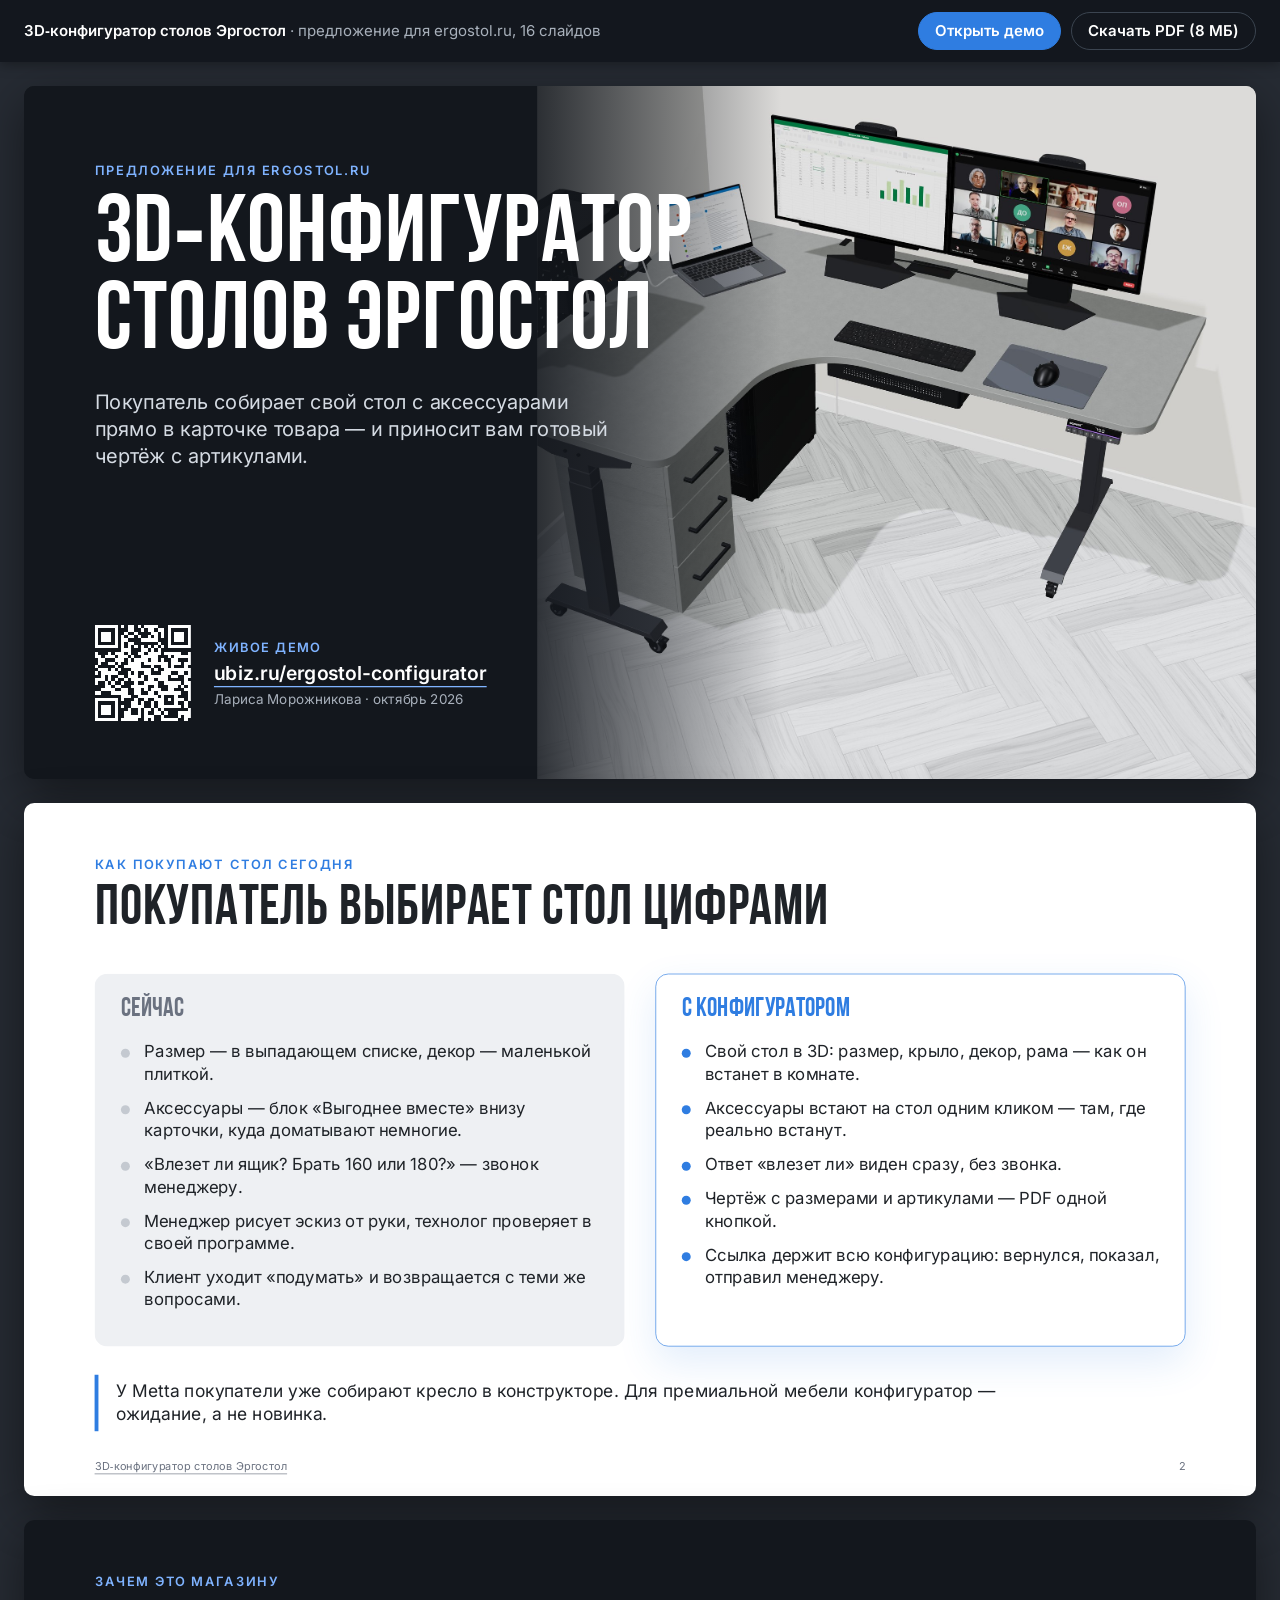
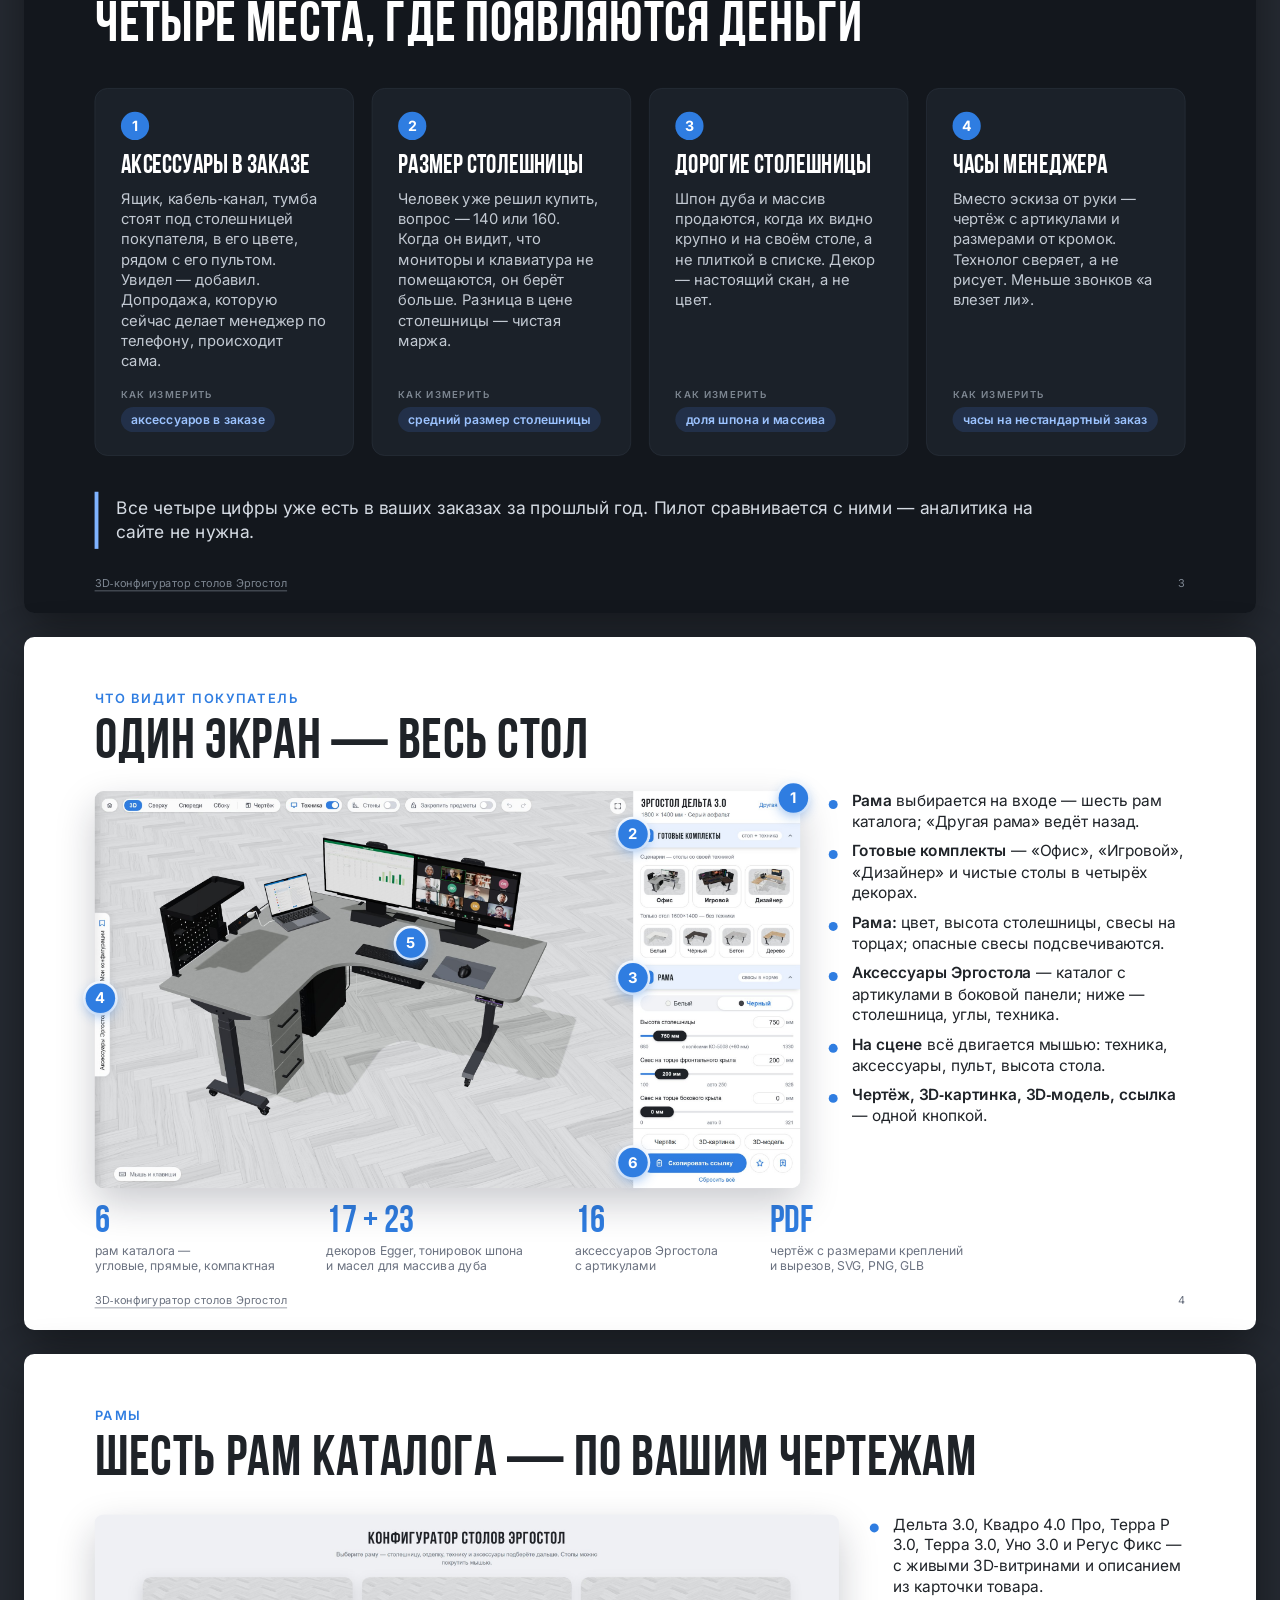
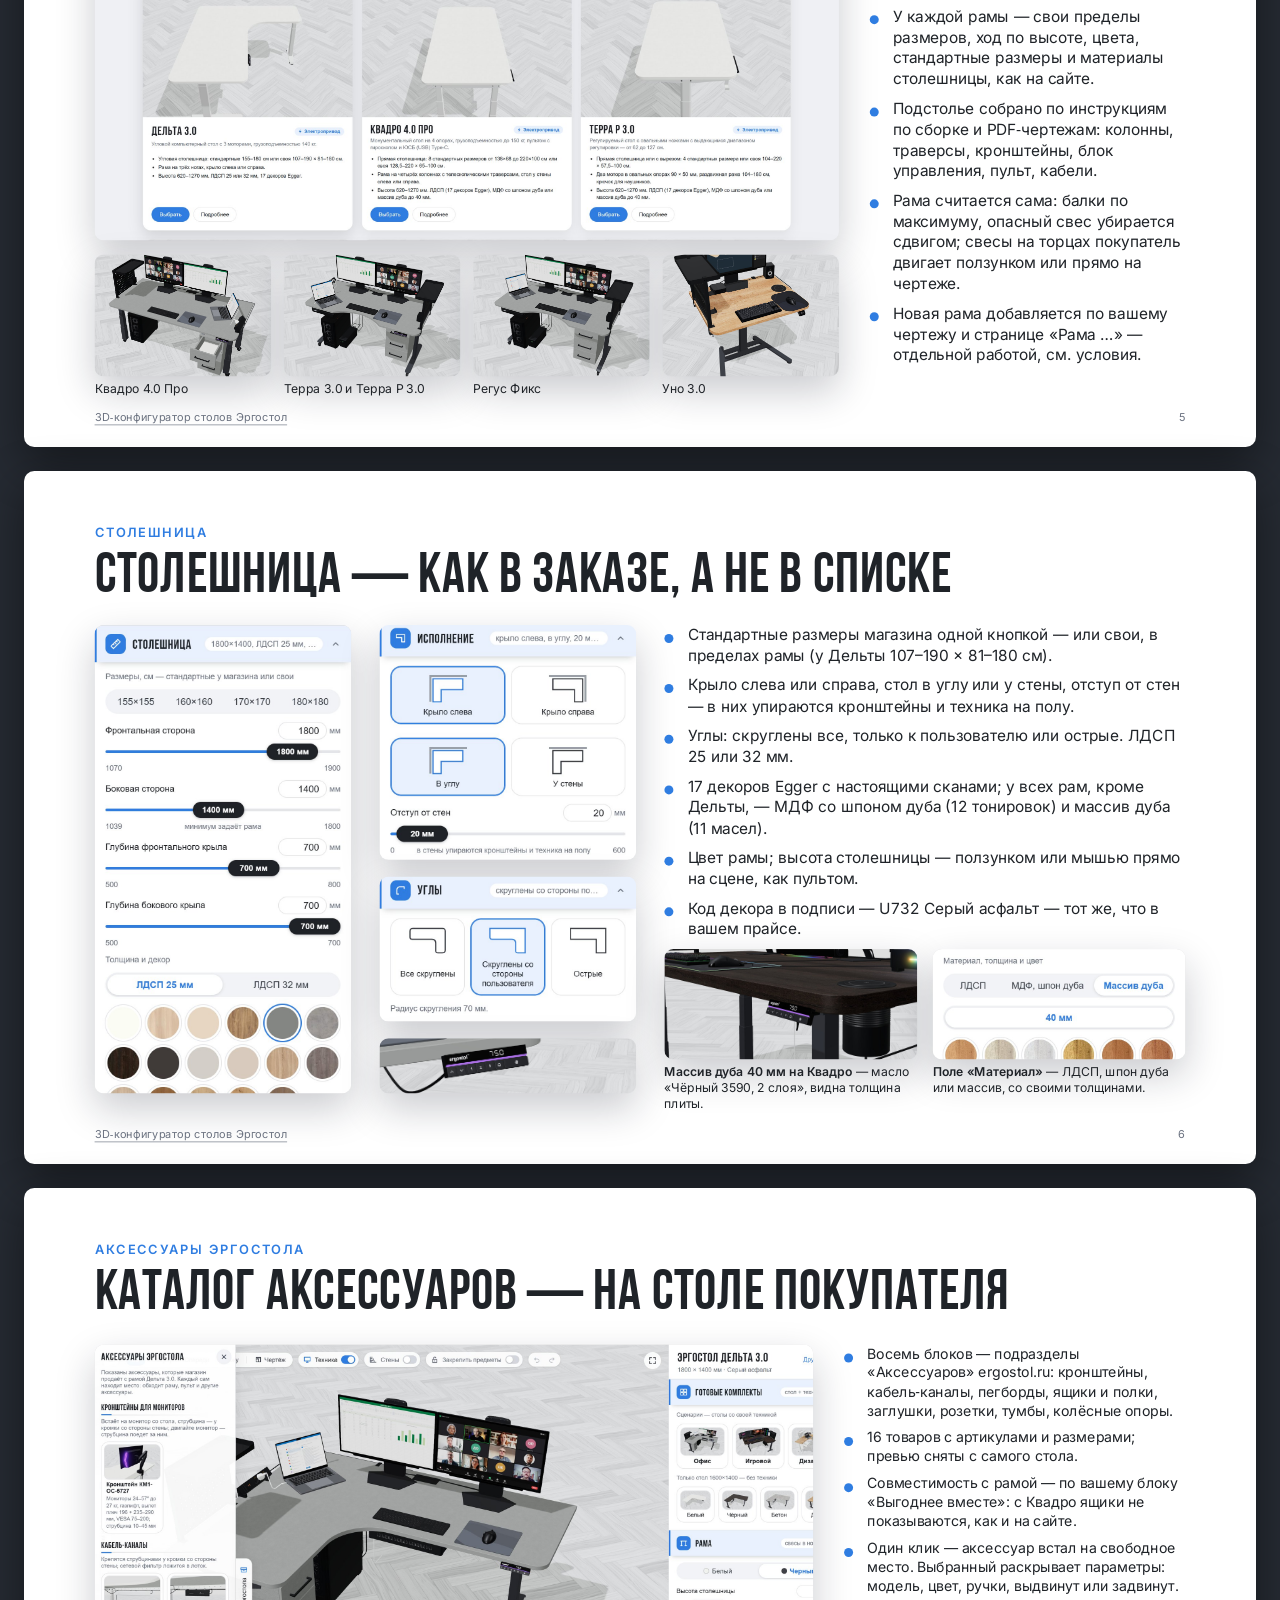
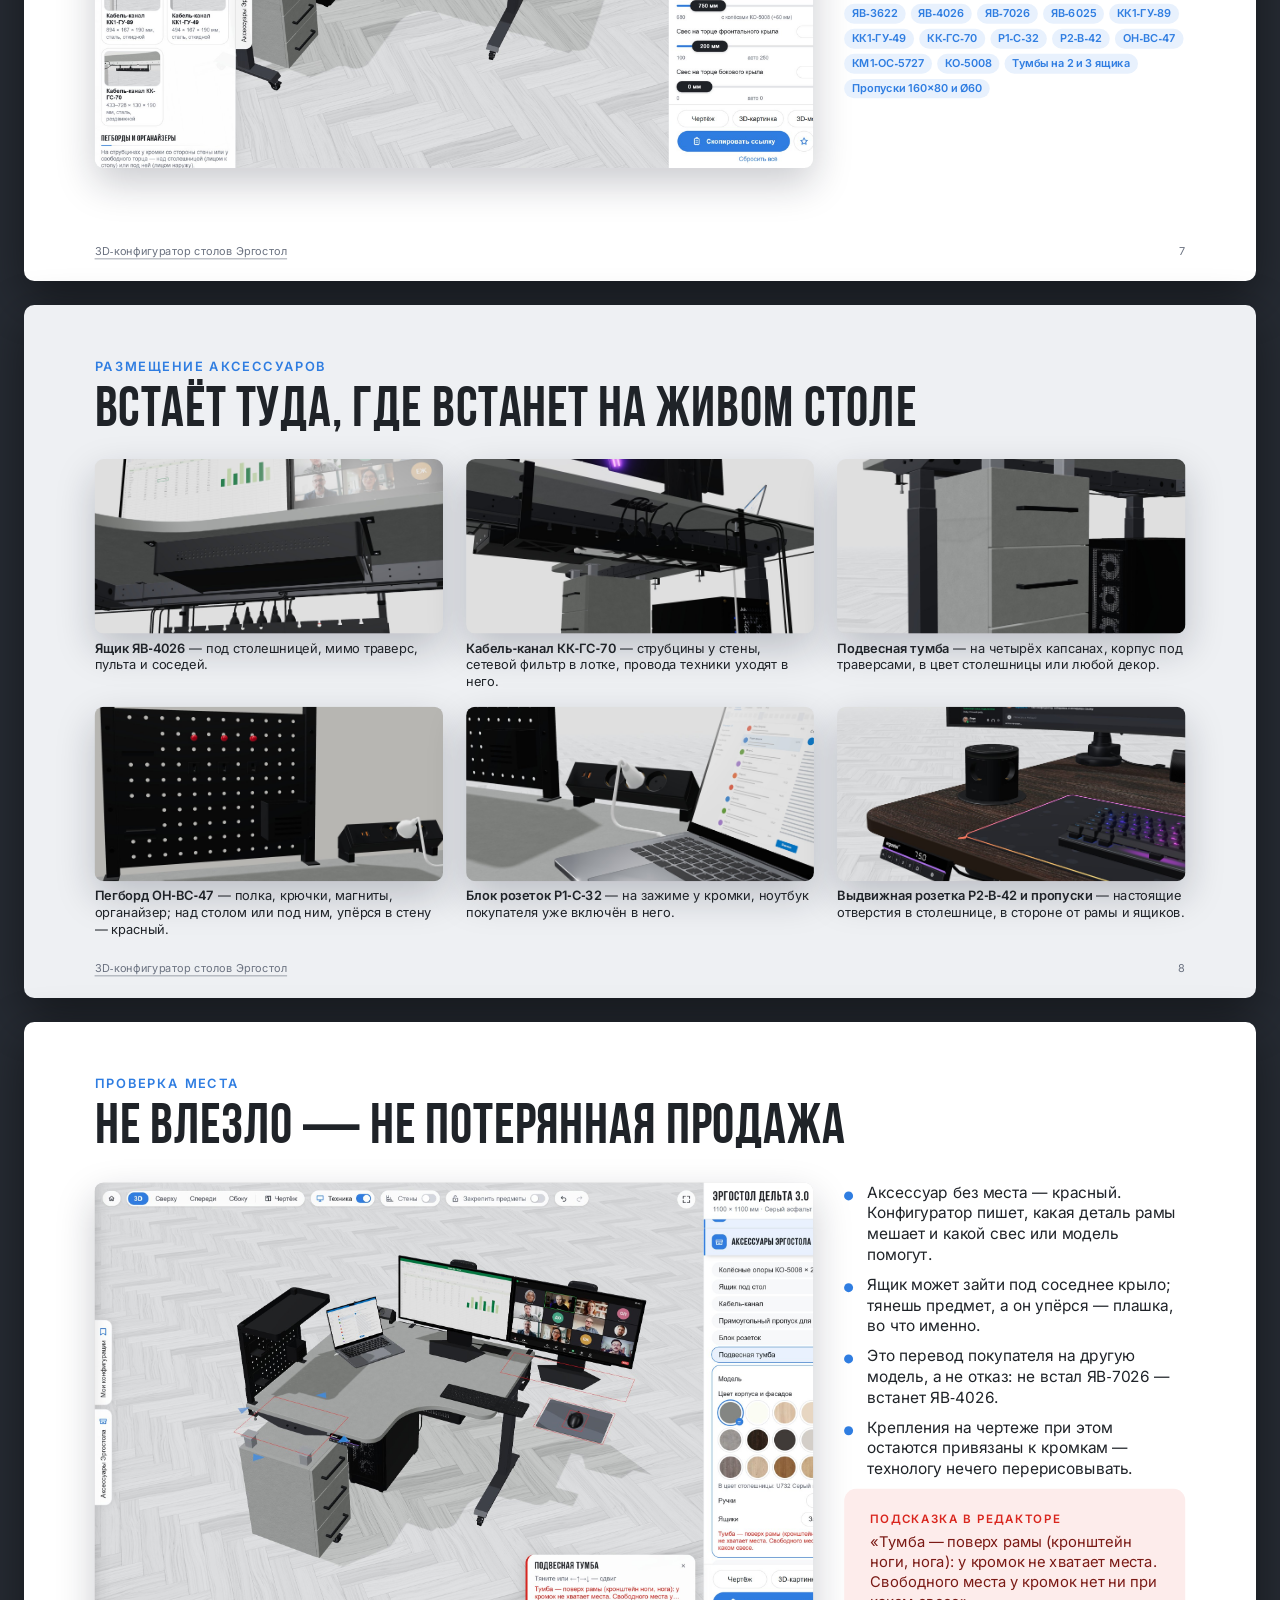
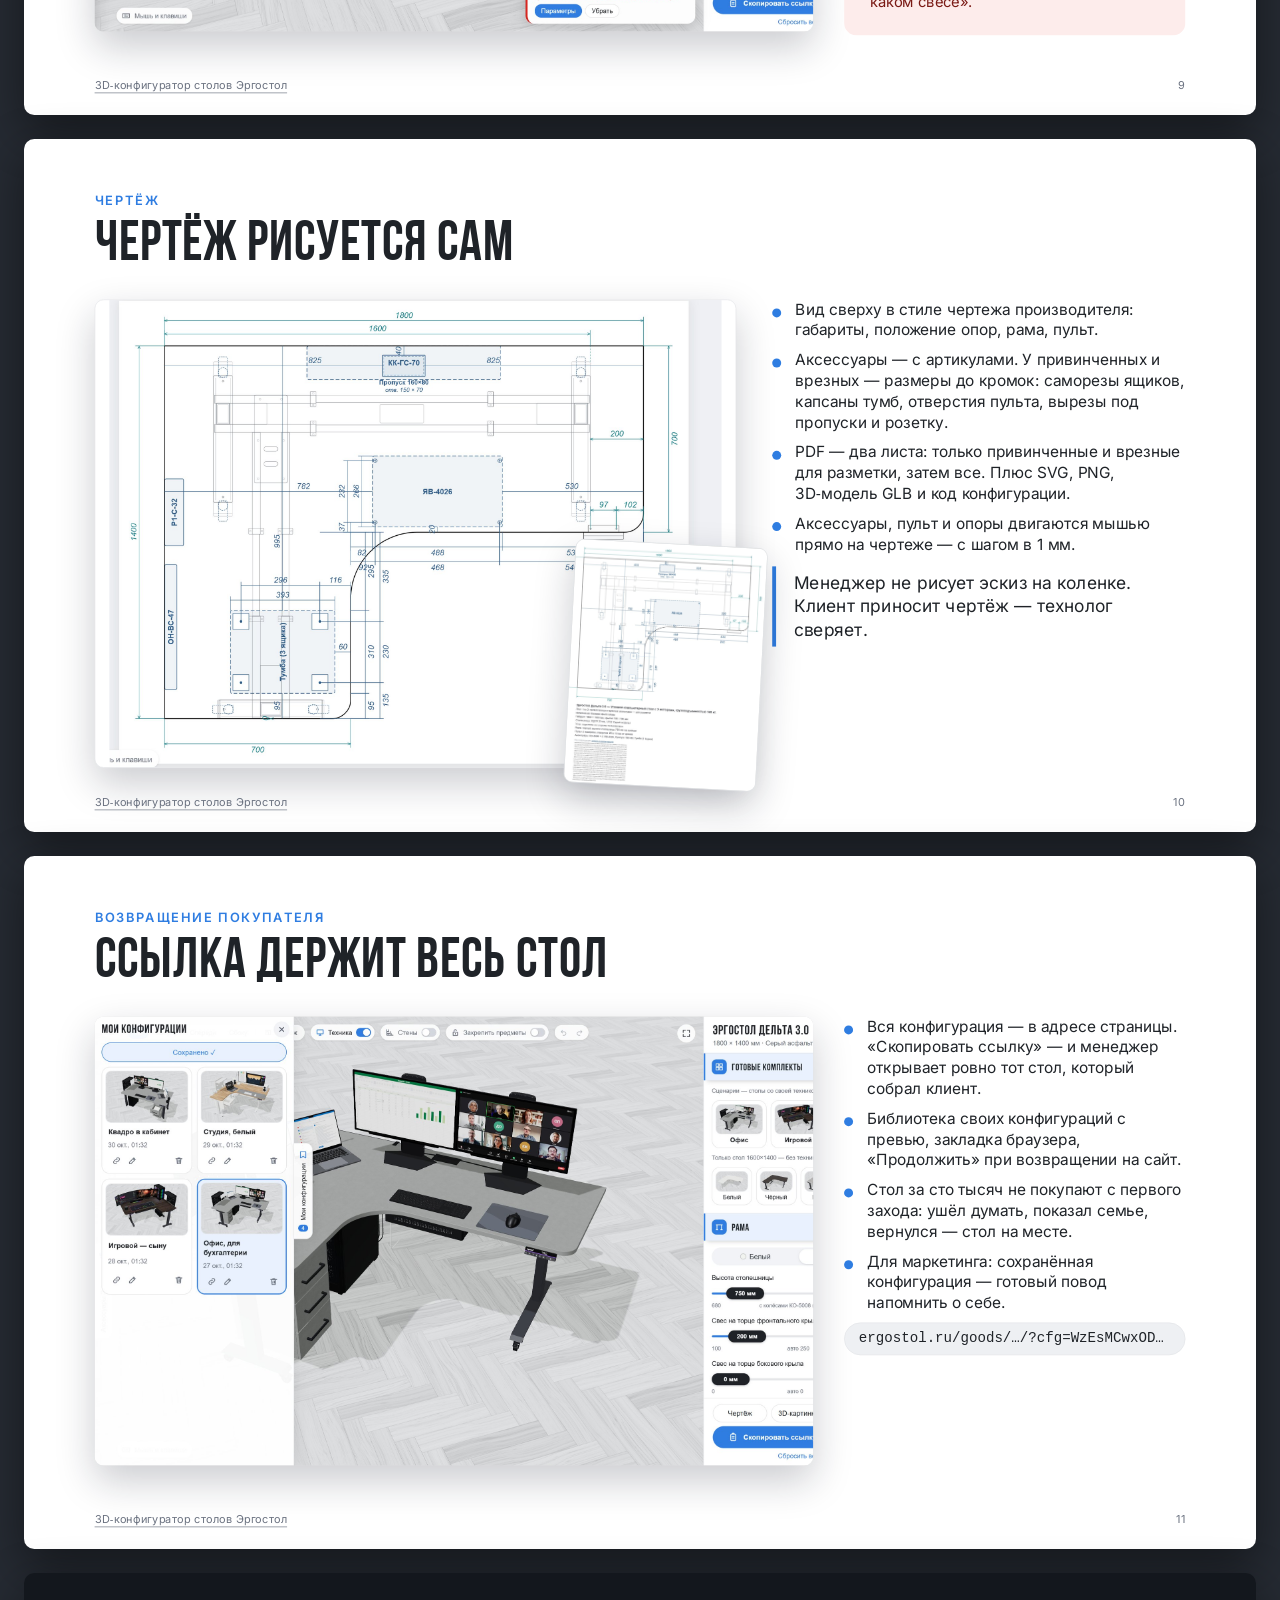
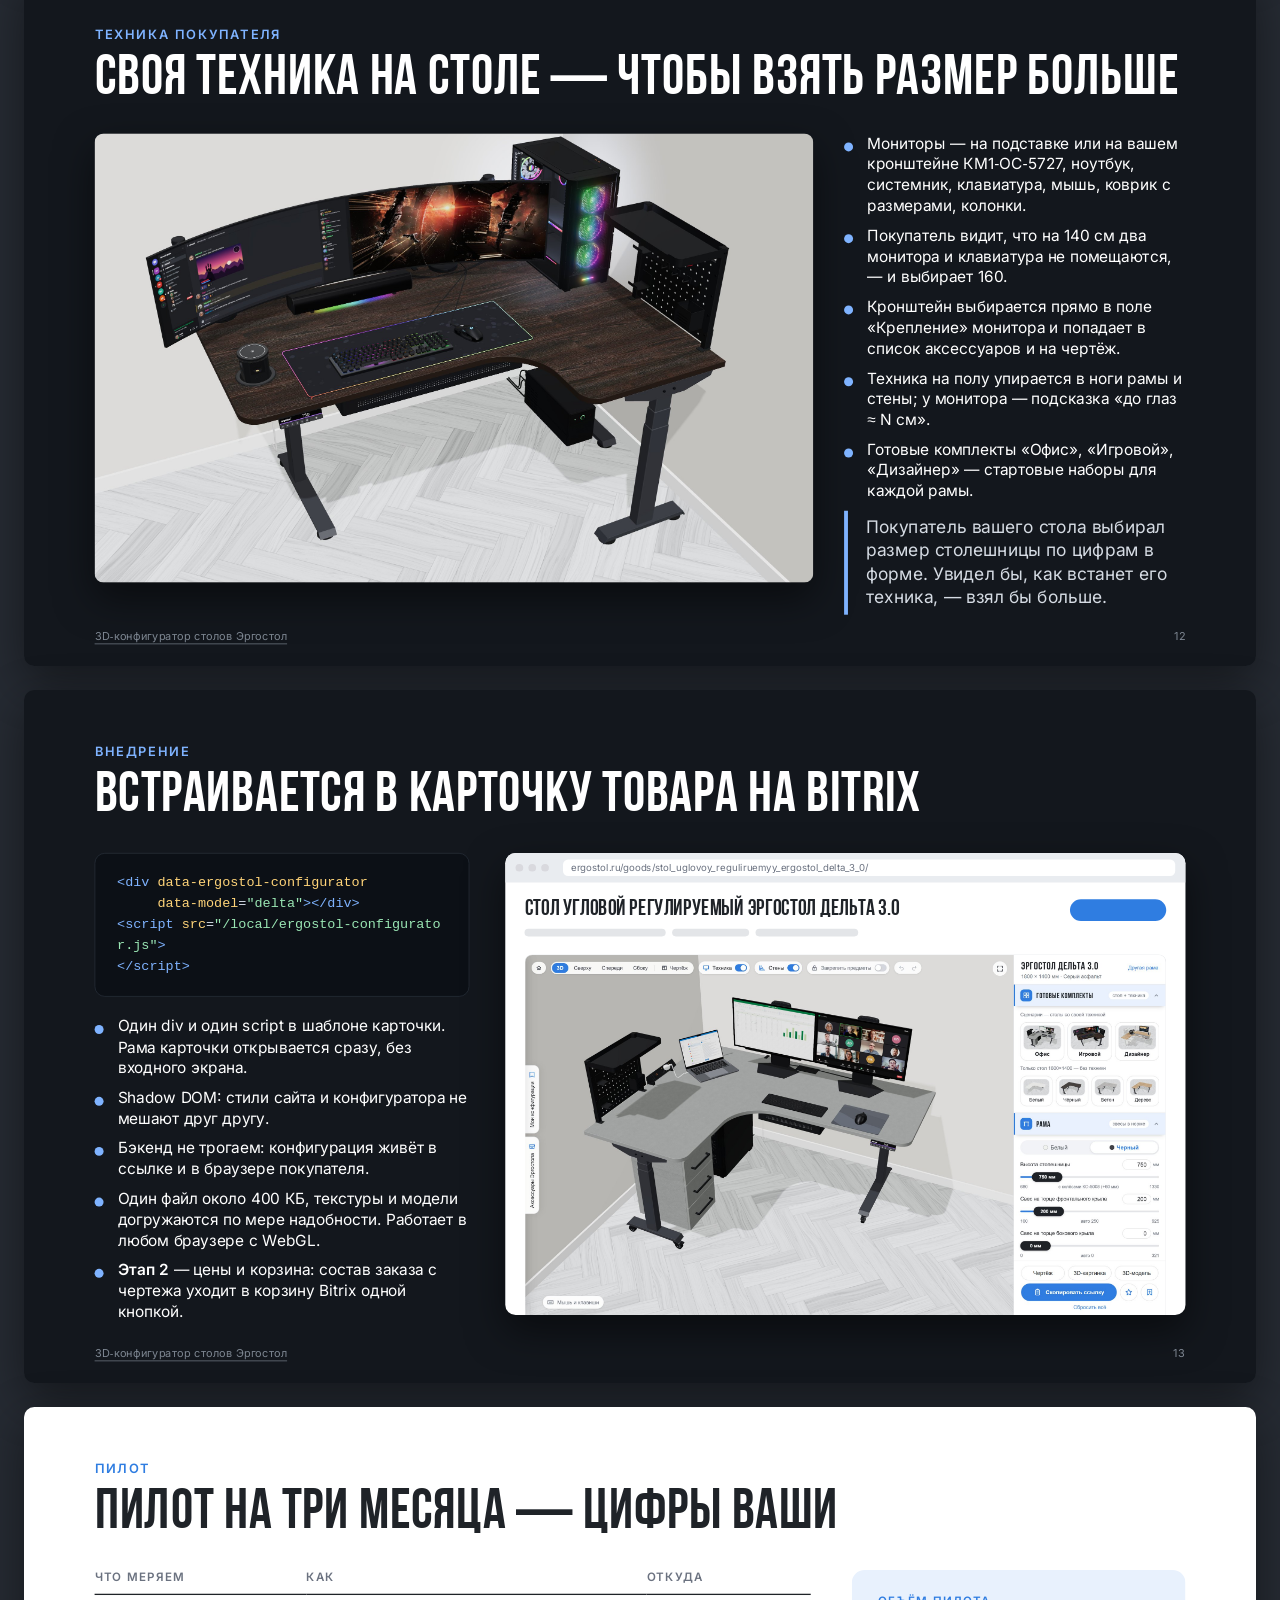
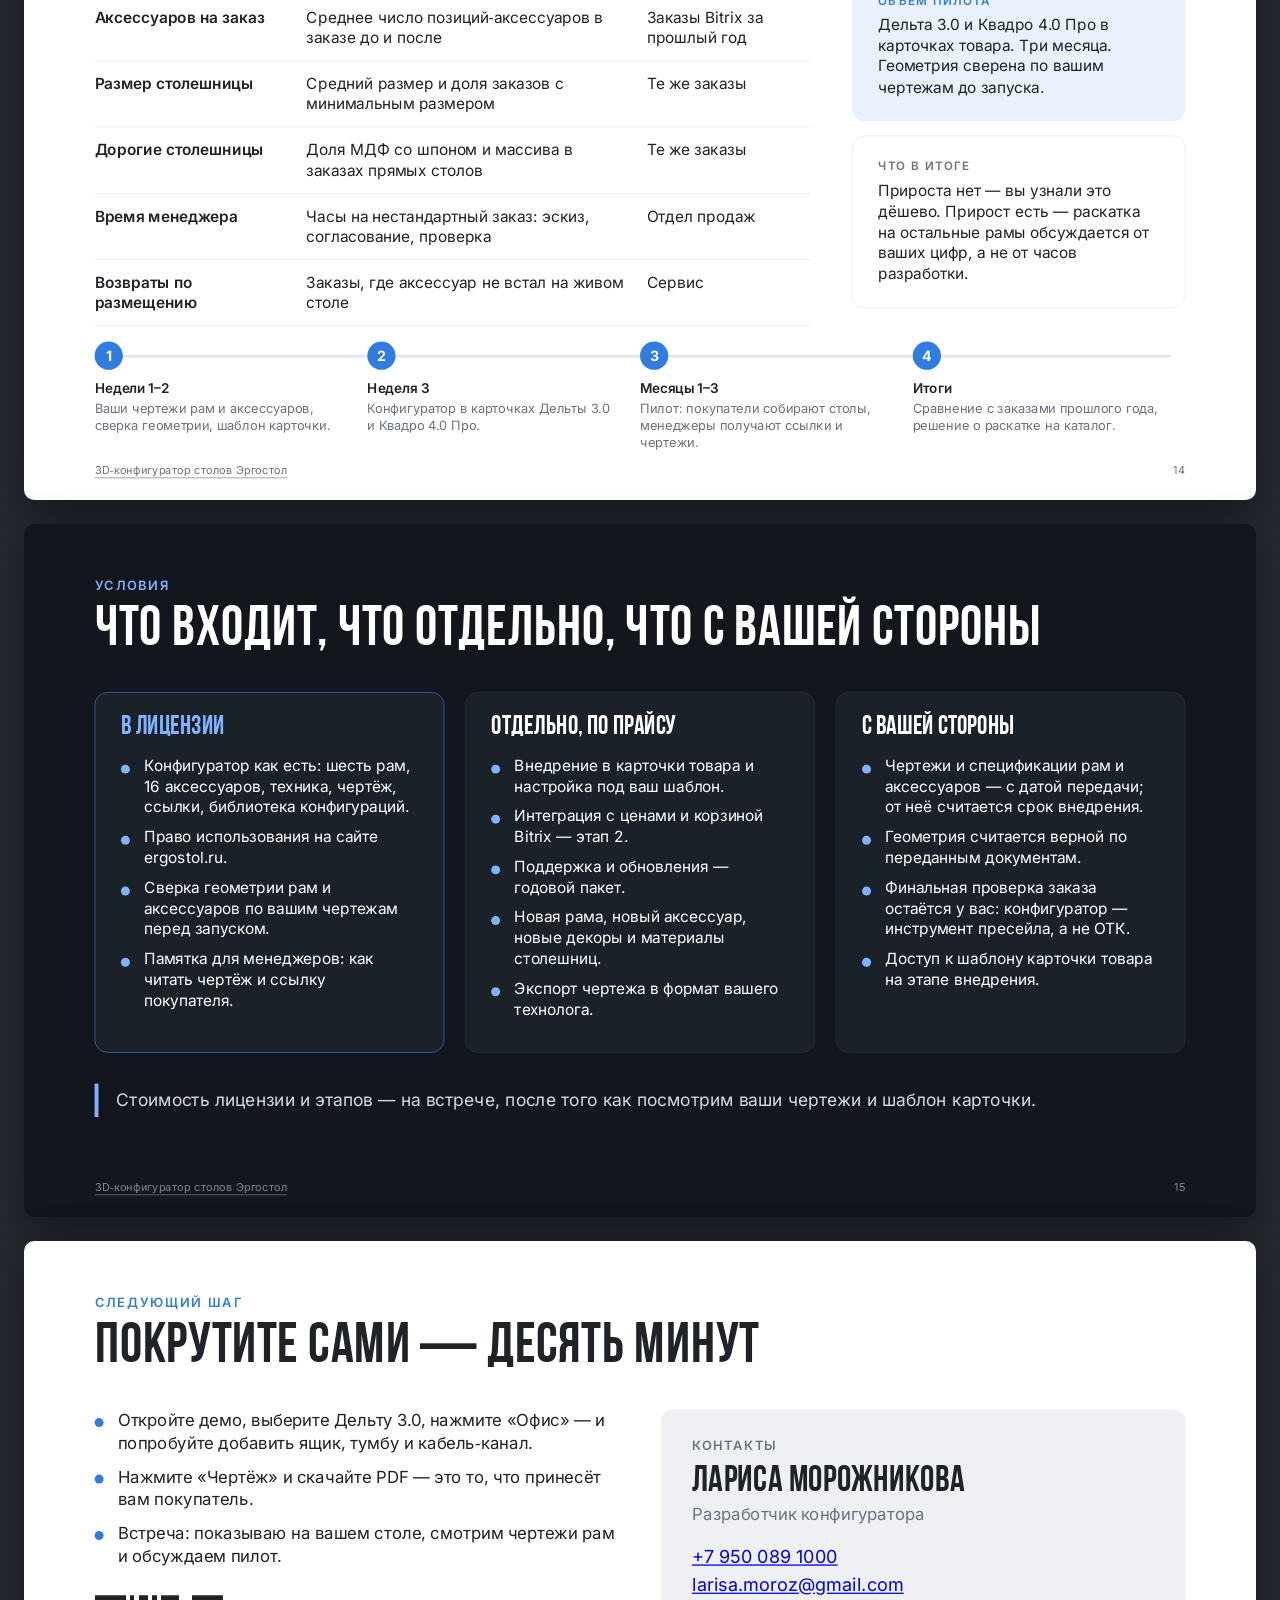
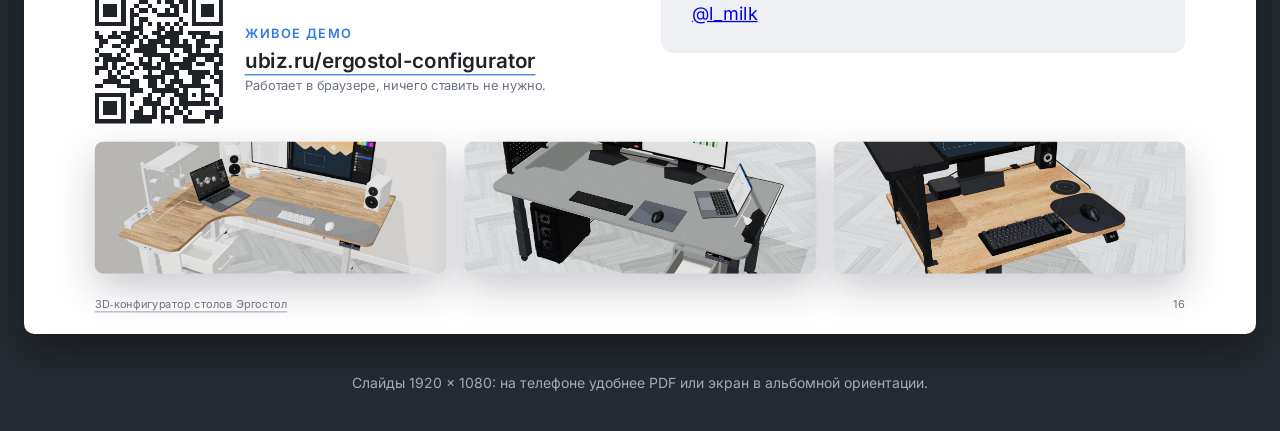
==== commit 8ade1958: "Deploy demo 2026-10-30 14:21" ====
--- a/pitch/index.html
+++ b/pitch/index.html
@@ -6,7 +6,6 @@
 <meta name="viewport" content="width=device-width, initial-scale=1">
 <meta name="description" content="Предложение для ergostol.ru: 3D-конфигуратор столов Эргостол — покупатель собирает стол с аксессуарами в карточке товара и приносит чертёж с артикулами.">
 <link rel="canonical" href="https://lmoroz.github.io/ergostol-configurator/pitch/">
-<!-- Превью ссылки в мессенджерах: адрес стенда подставляет сборка (copyPitch в vite.config.ts), в файле с диска остаётся заглушка. -->
 <meta property="og:type" content="website">
 <meta property="og:locale" content="ru_RU">
 <meta property="og:site_name" content="Конфигуратор Эргостол">
@@ -543,9 +542,9 @@
       <p style="font-size:20px; letter-spacing:.12em; text-transform:uppercase; color:var(--muted); font-weight:600; margin-bottom:18px;">Контакты</p>
       <p class="bebas" style="font-size:56px;">Лариса Морожникова</p>
       <p style="font-size:26px; color:var(--muted); margin-top:8px;">Разработчик конфигуратора</p>
-      <p style="font-size:28px; margin-top:34px;">[телефон]</p>
-      <p style="font-size:28px; margin-top:10px;">[e‑mail]</p>
-      <p style="font-size:28px; margin-top:10px;">[Telegram]</p>
+      <p style="font-size:28px; margin-top:34px;"><a href="tel:+7 950 089 1000">+7 950 089 1000</a></p>
+      <p style="font-size:28px; margin-top:10px;"><a href="mailto:larisa.moroz@gmail.com" target="_blank">larisa.moroz@gmail.com</a></p>
+      <p style="font-size:28px; margin-top:10px;"><a href="https://t.me/l_milk" target="_blank">@l_milk</a></p>
     </div>
   </div>
   <div style="display:grid; grid-template-columns: repeat(3, 1fr); gap:28px; margin-top:28px;">
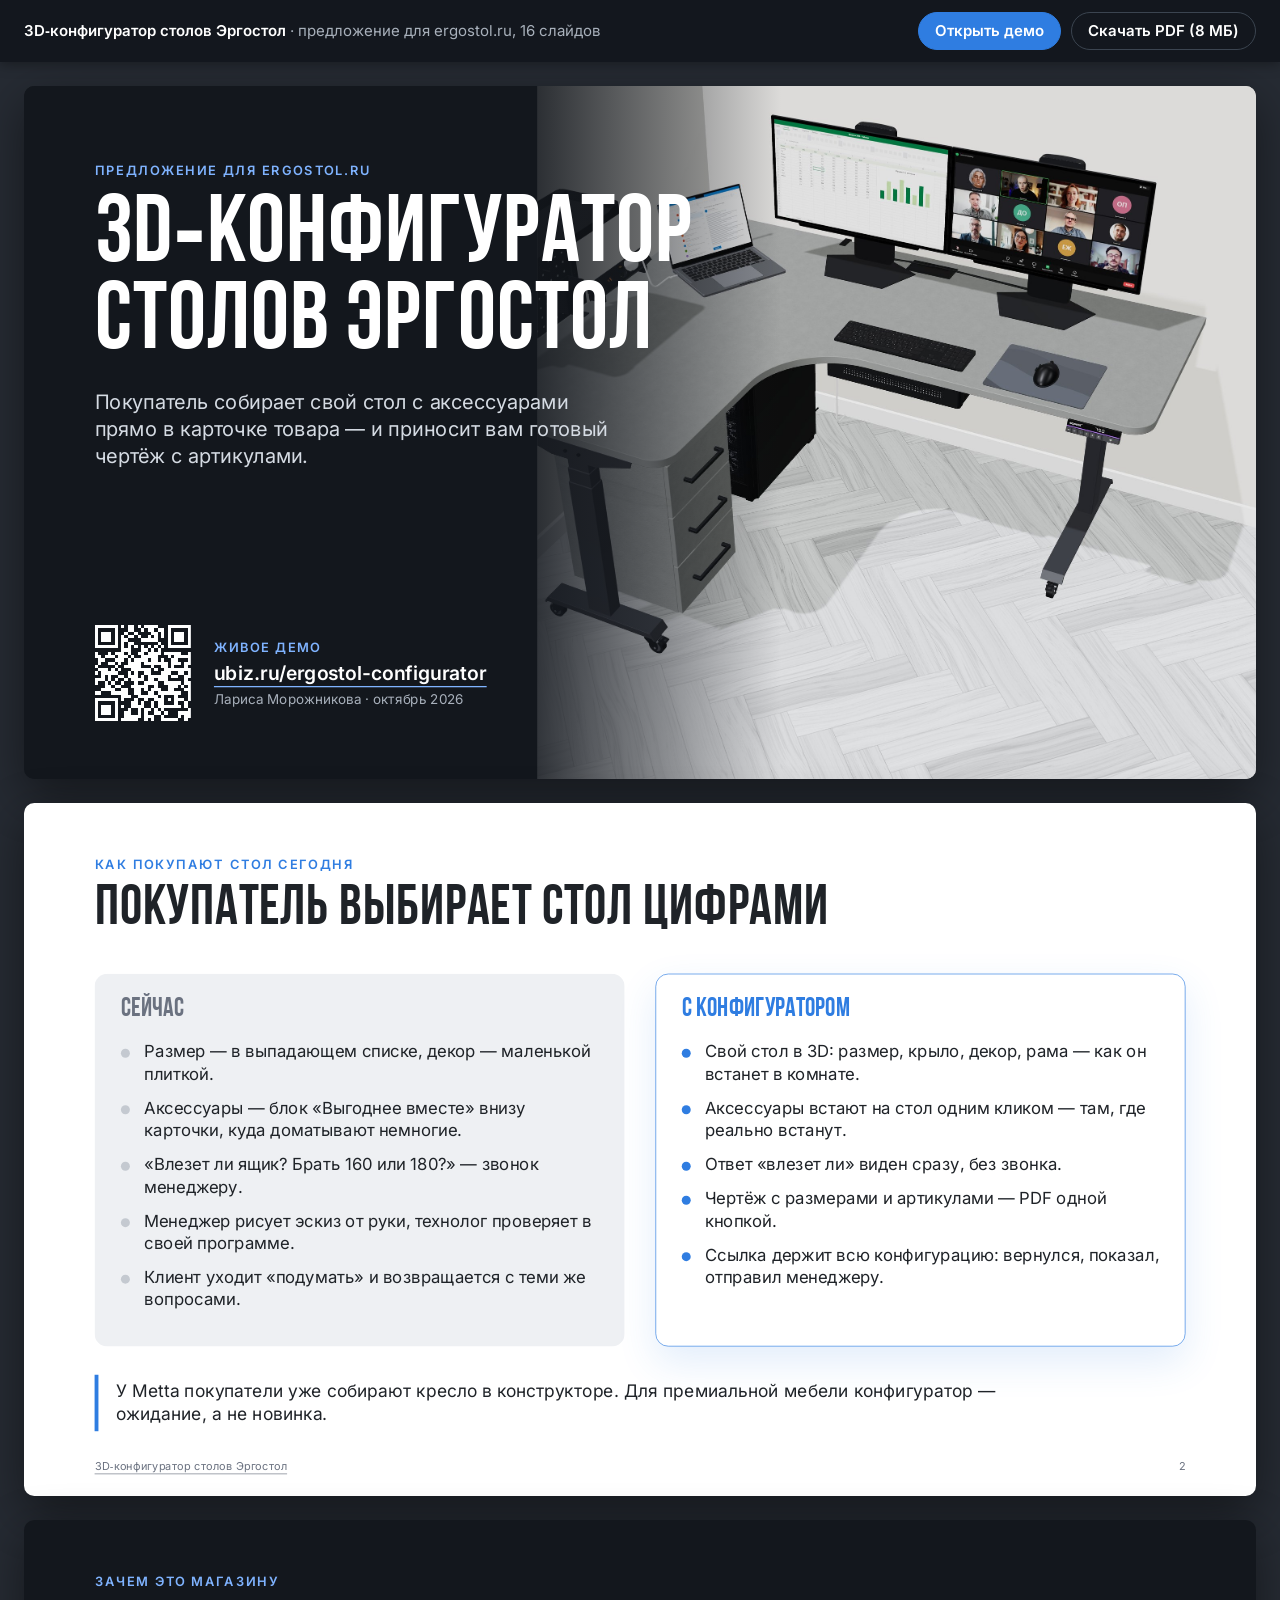
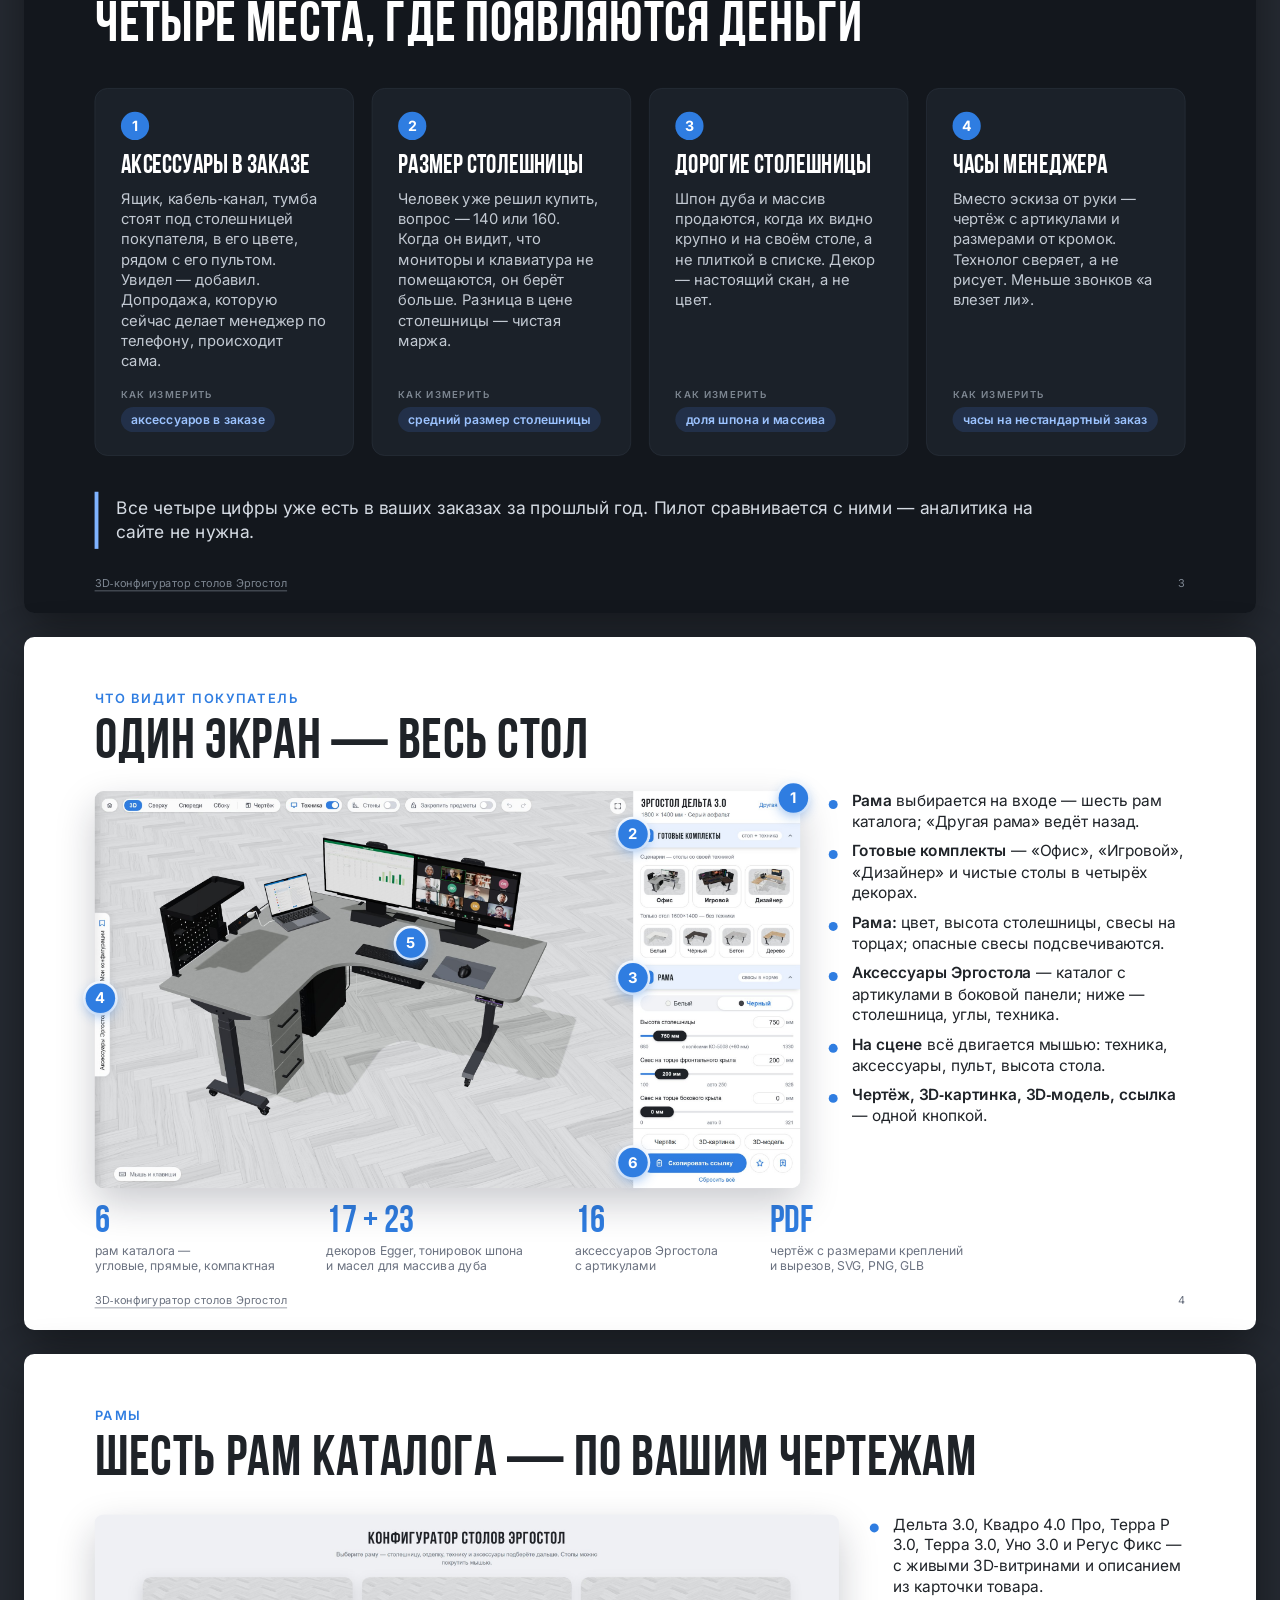
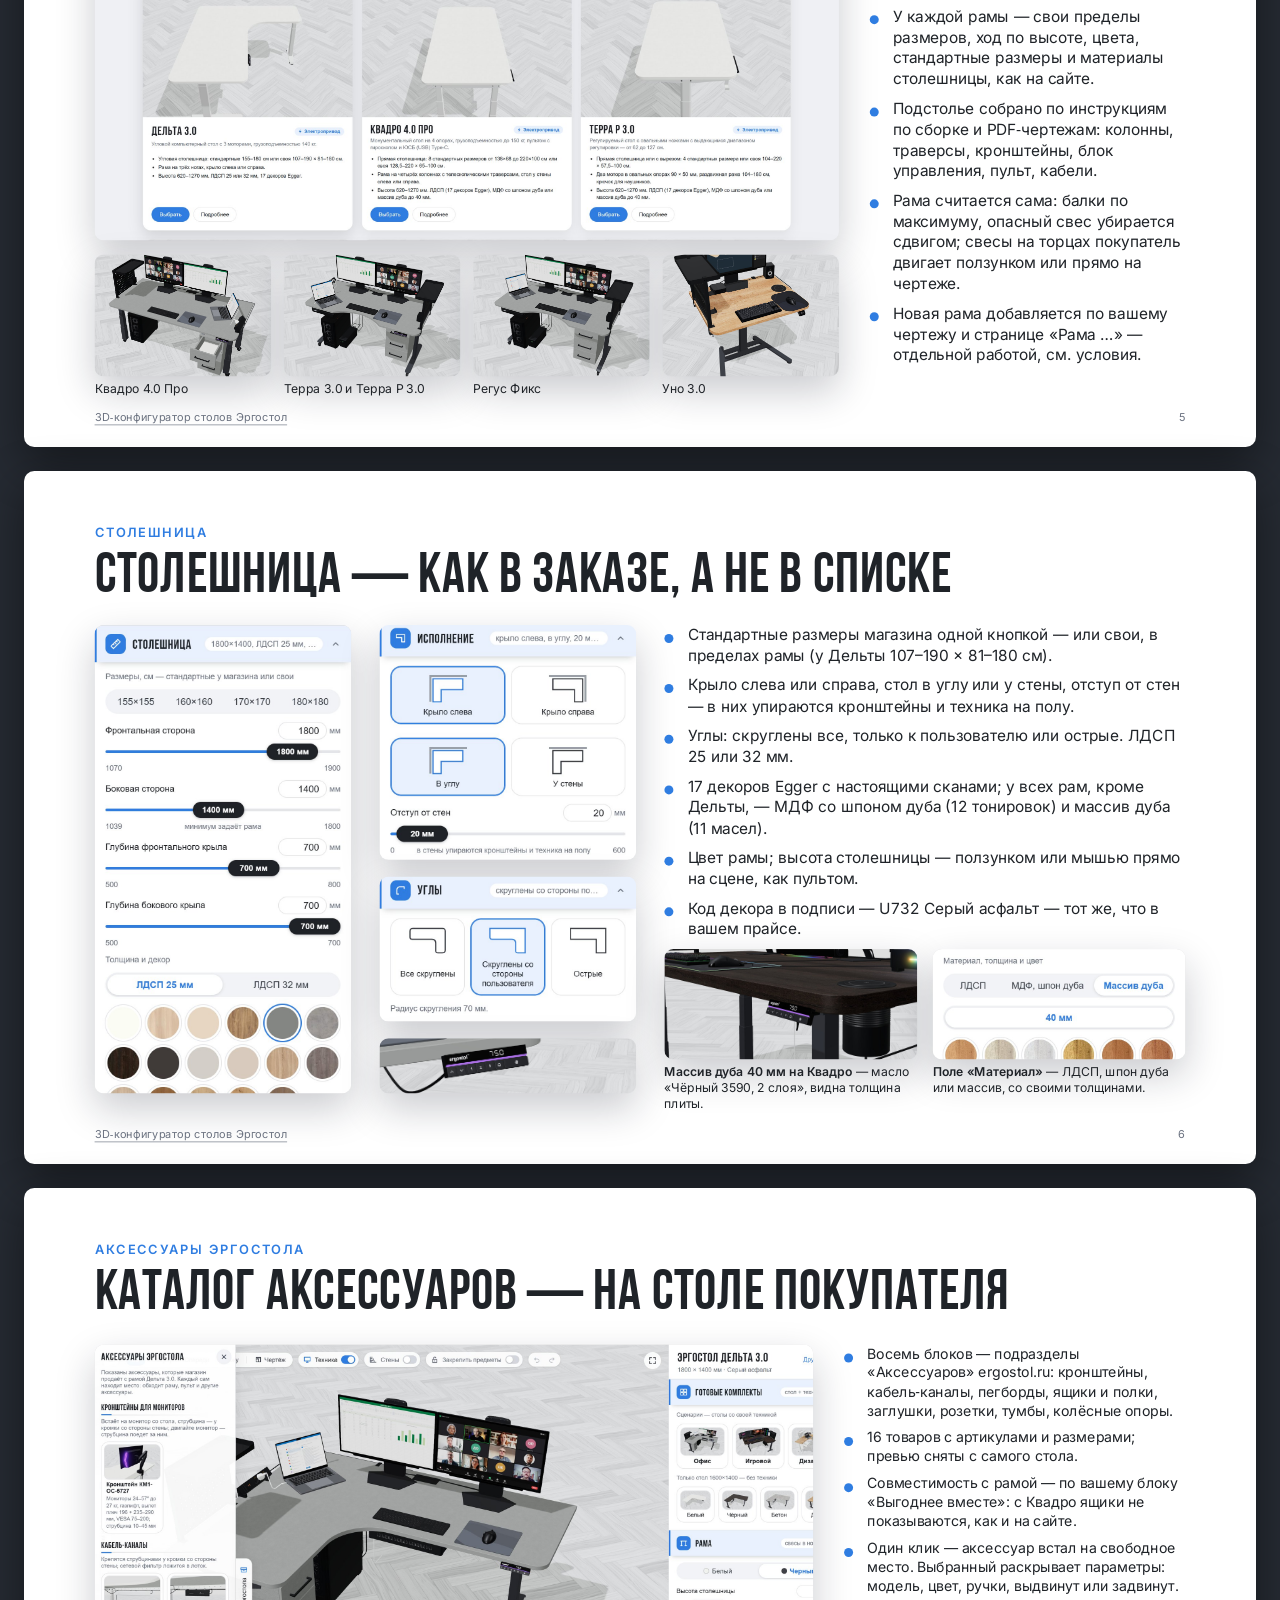
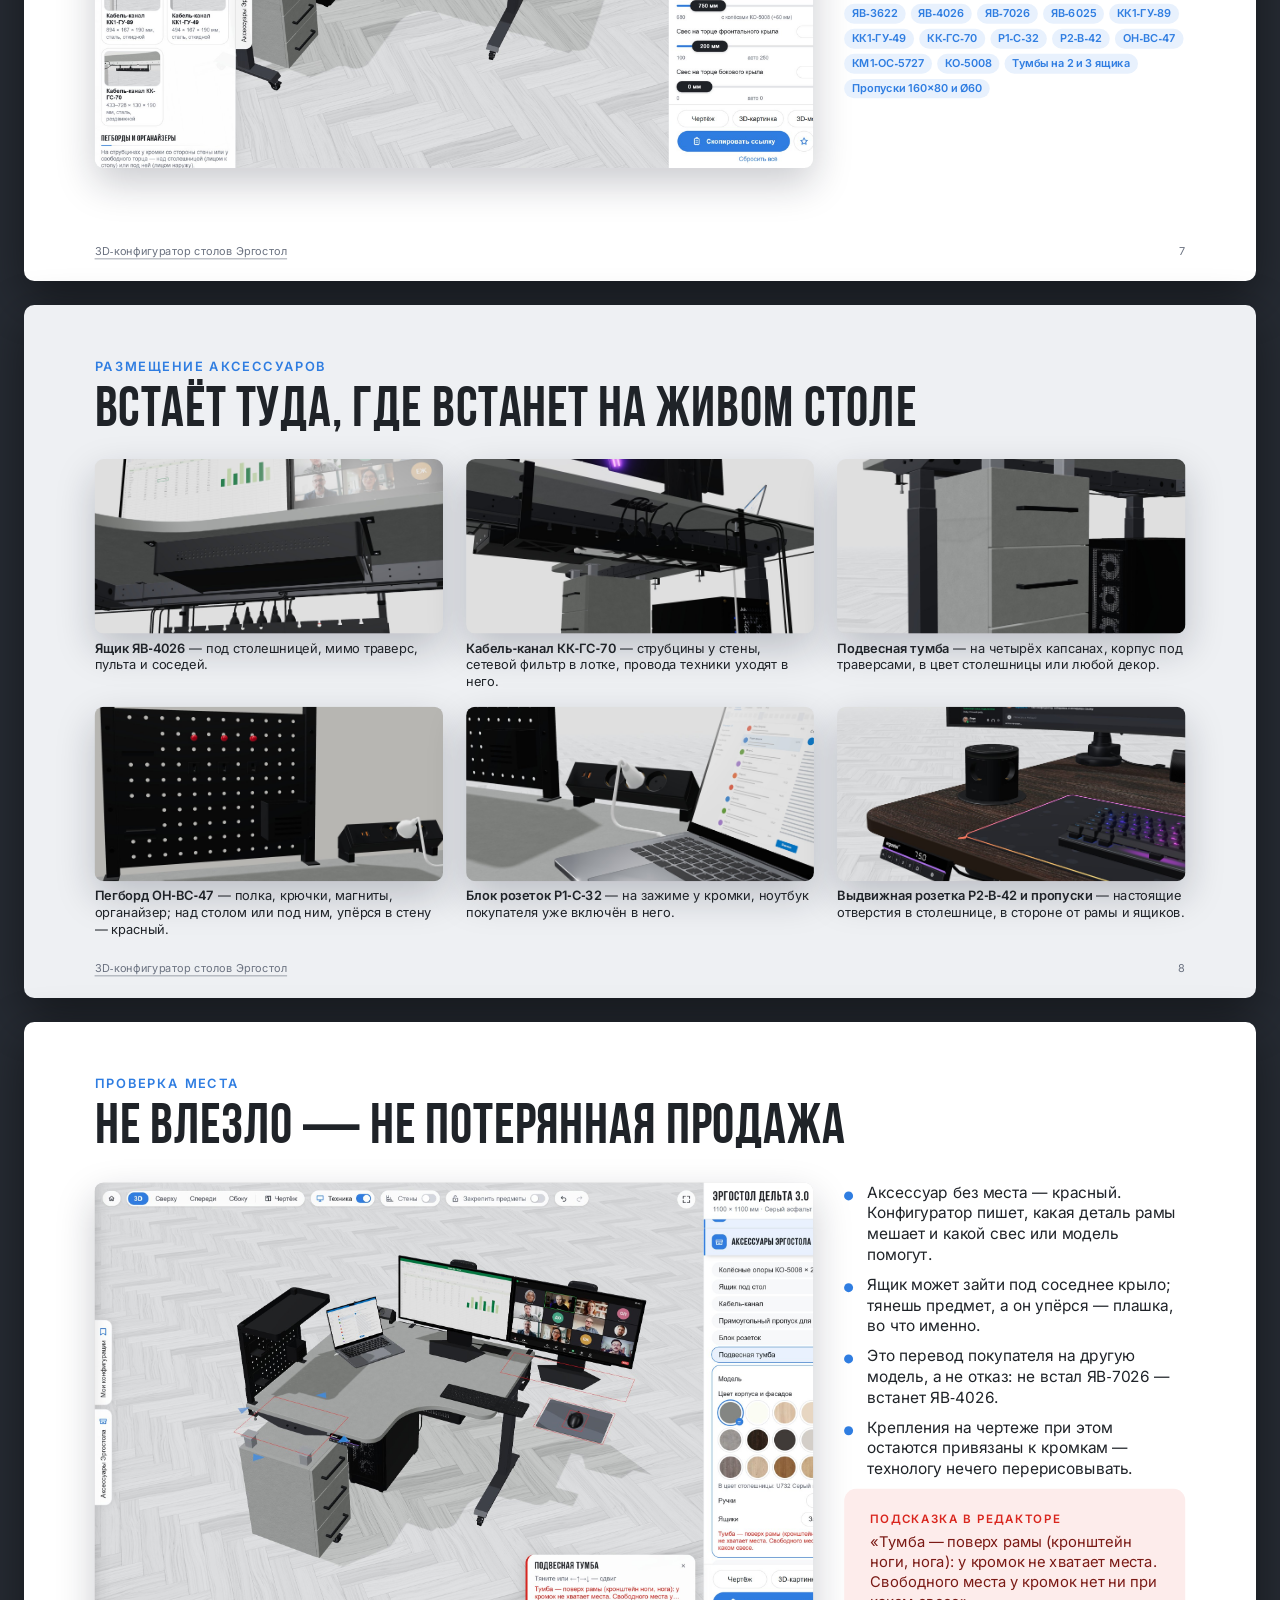
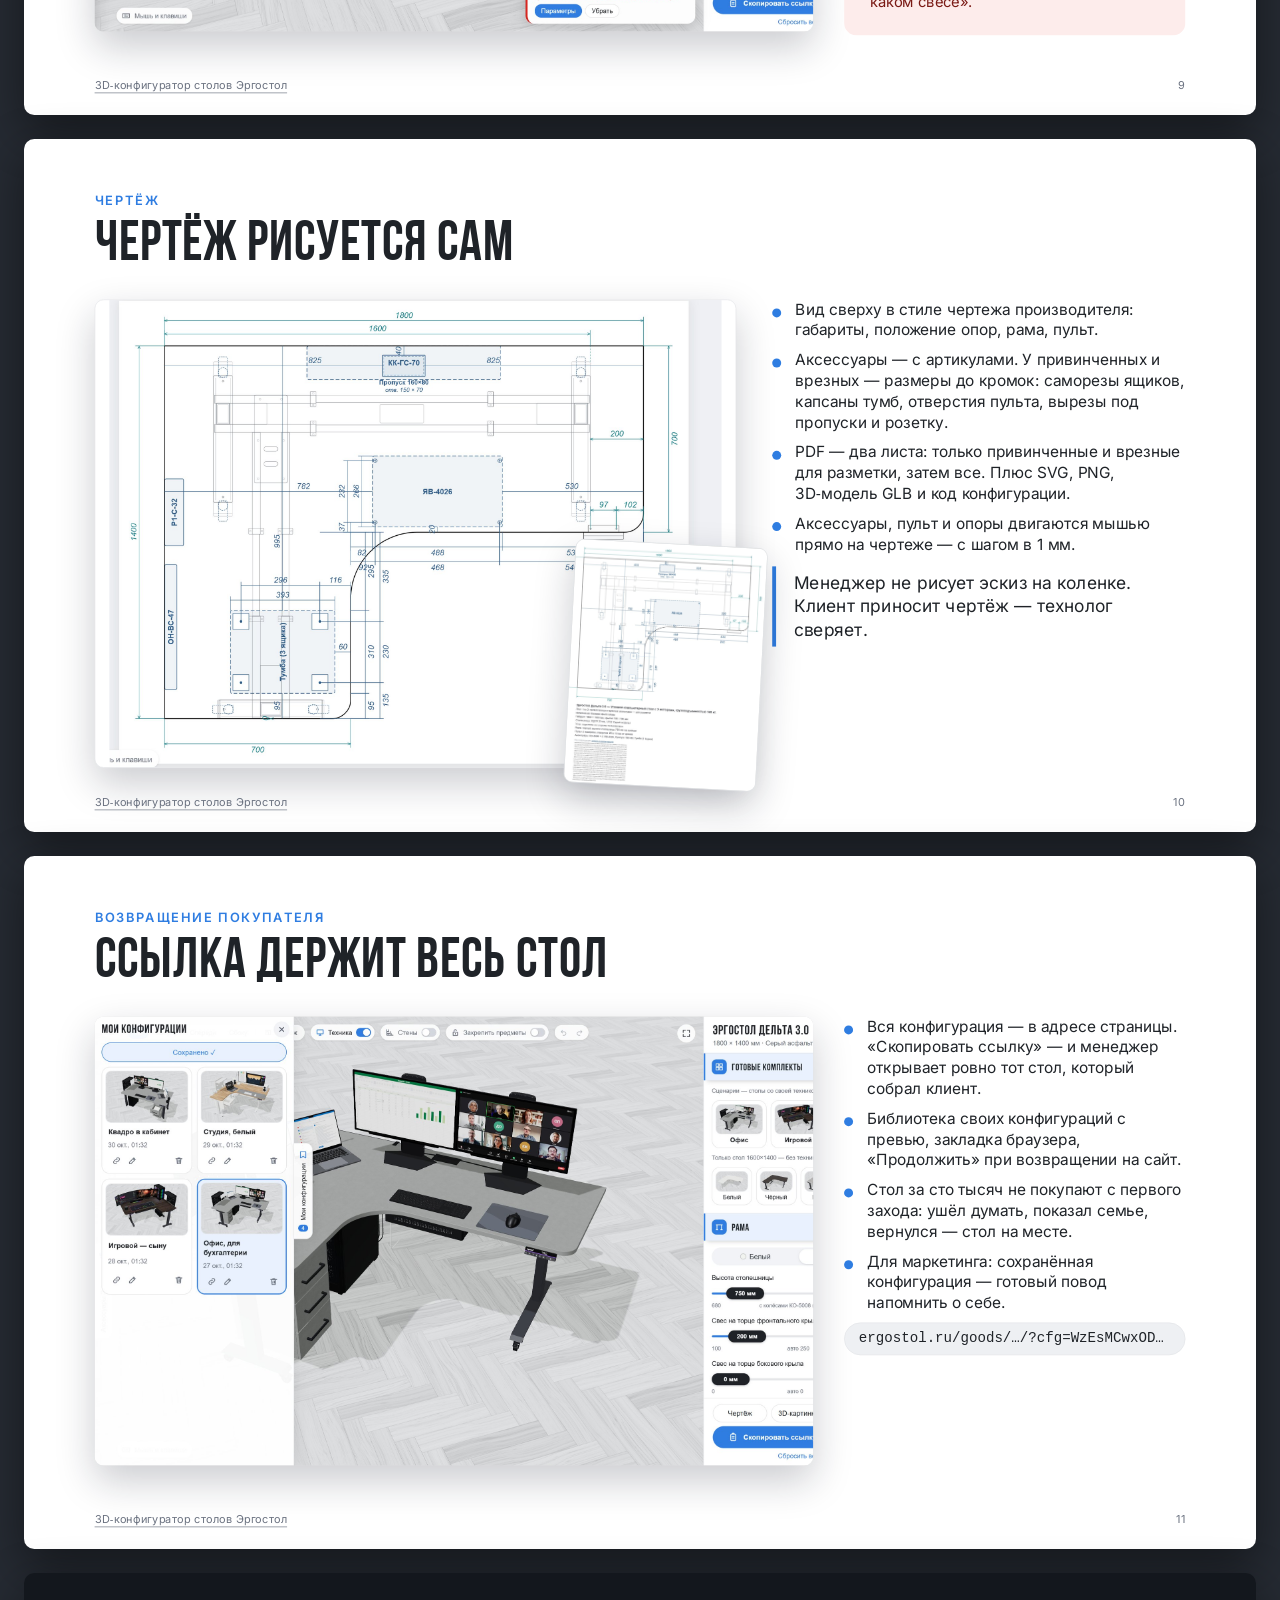
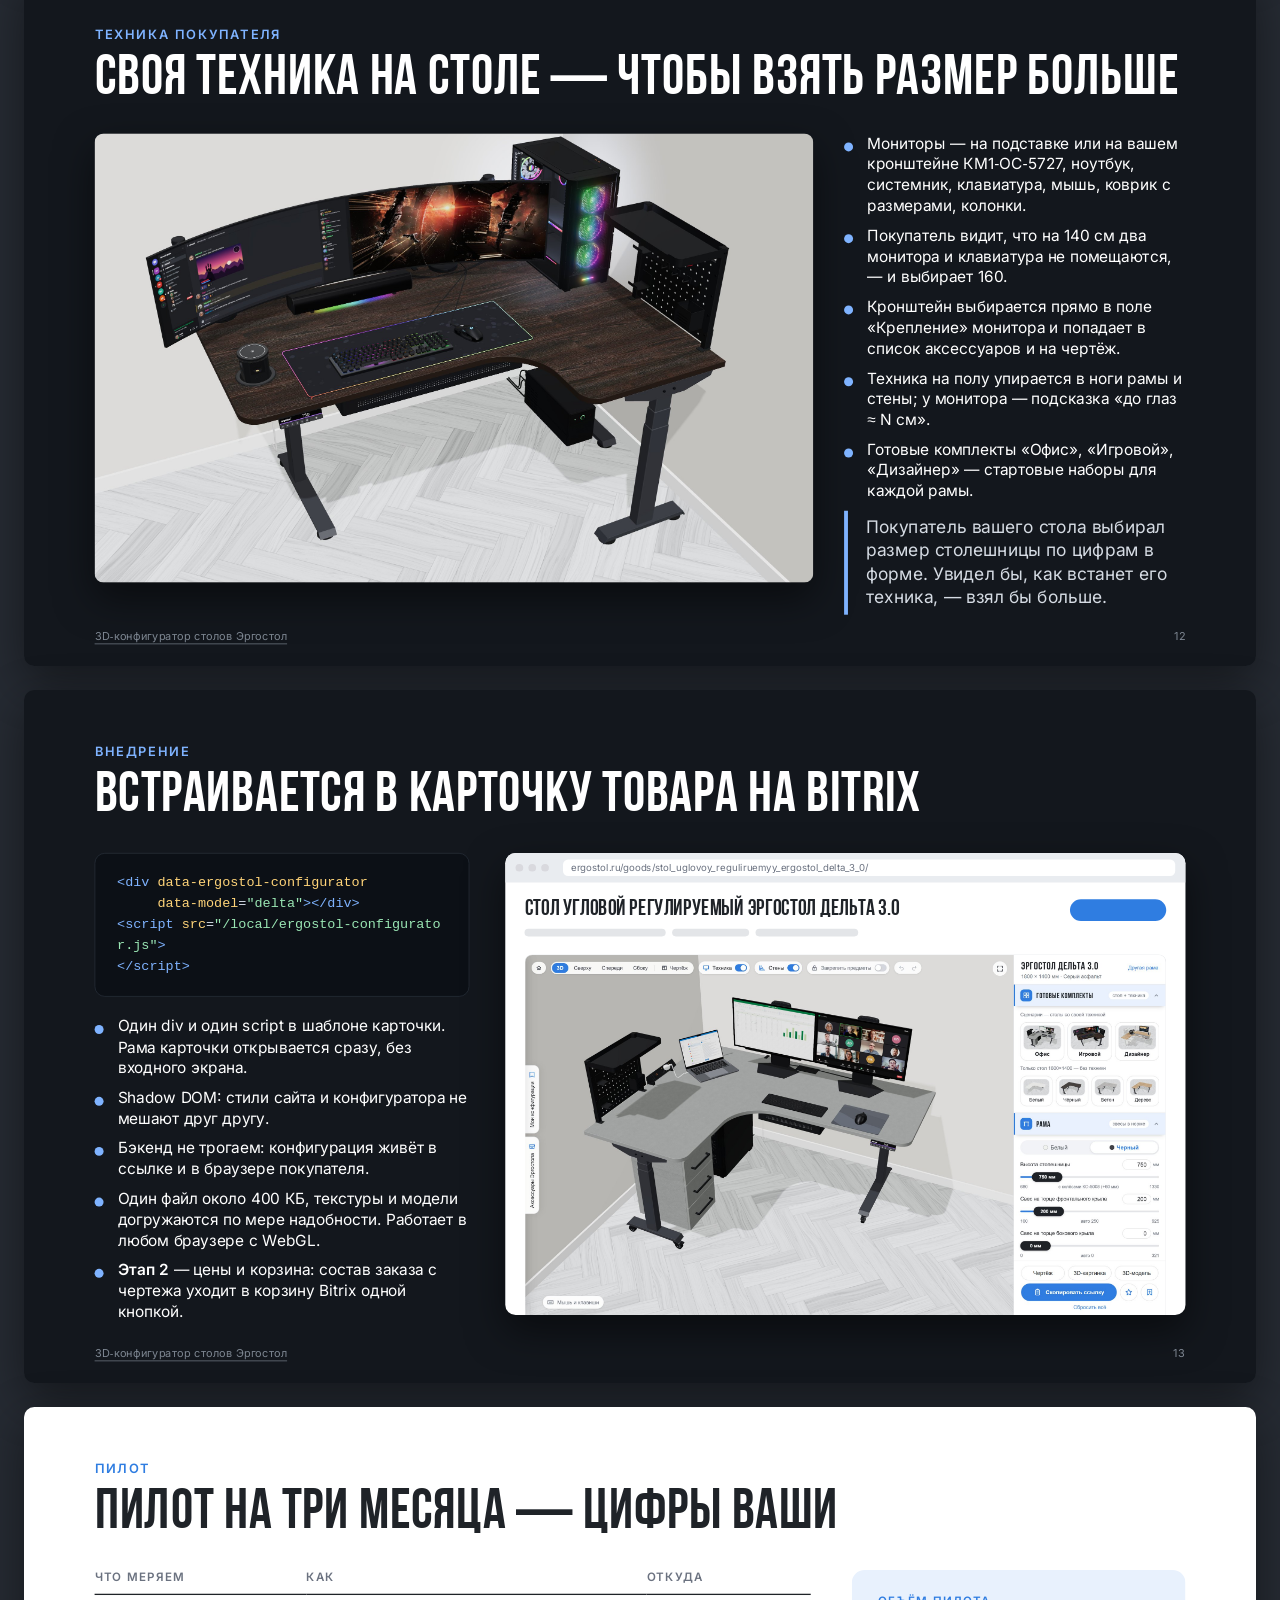
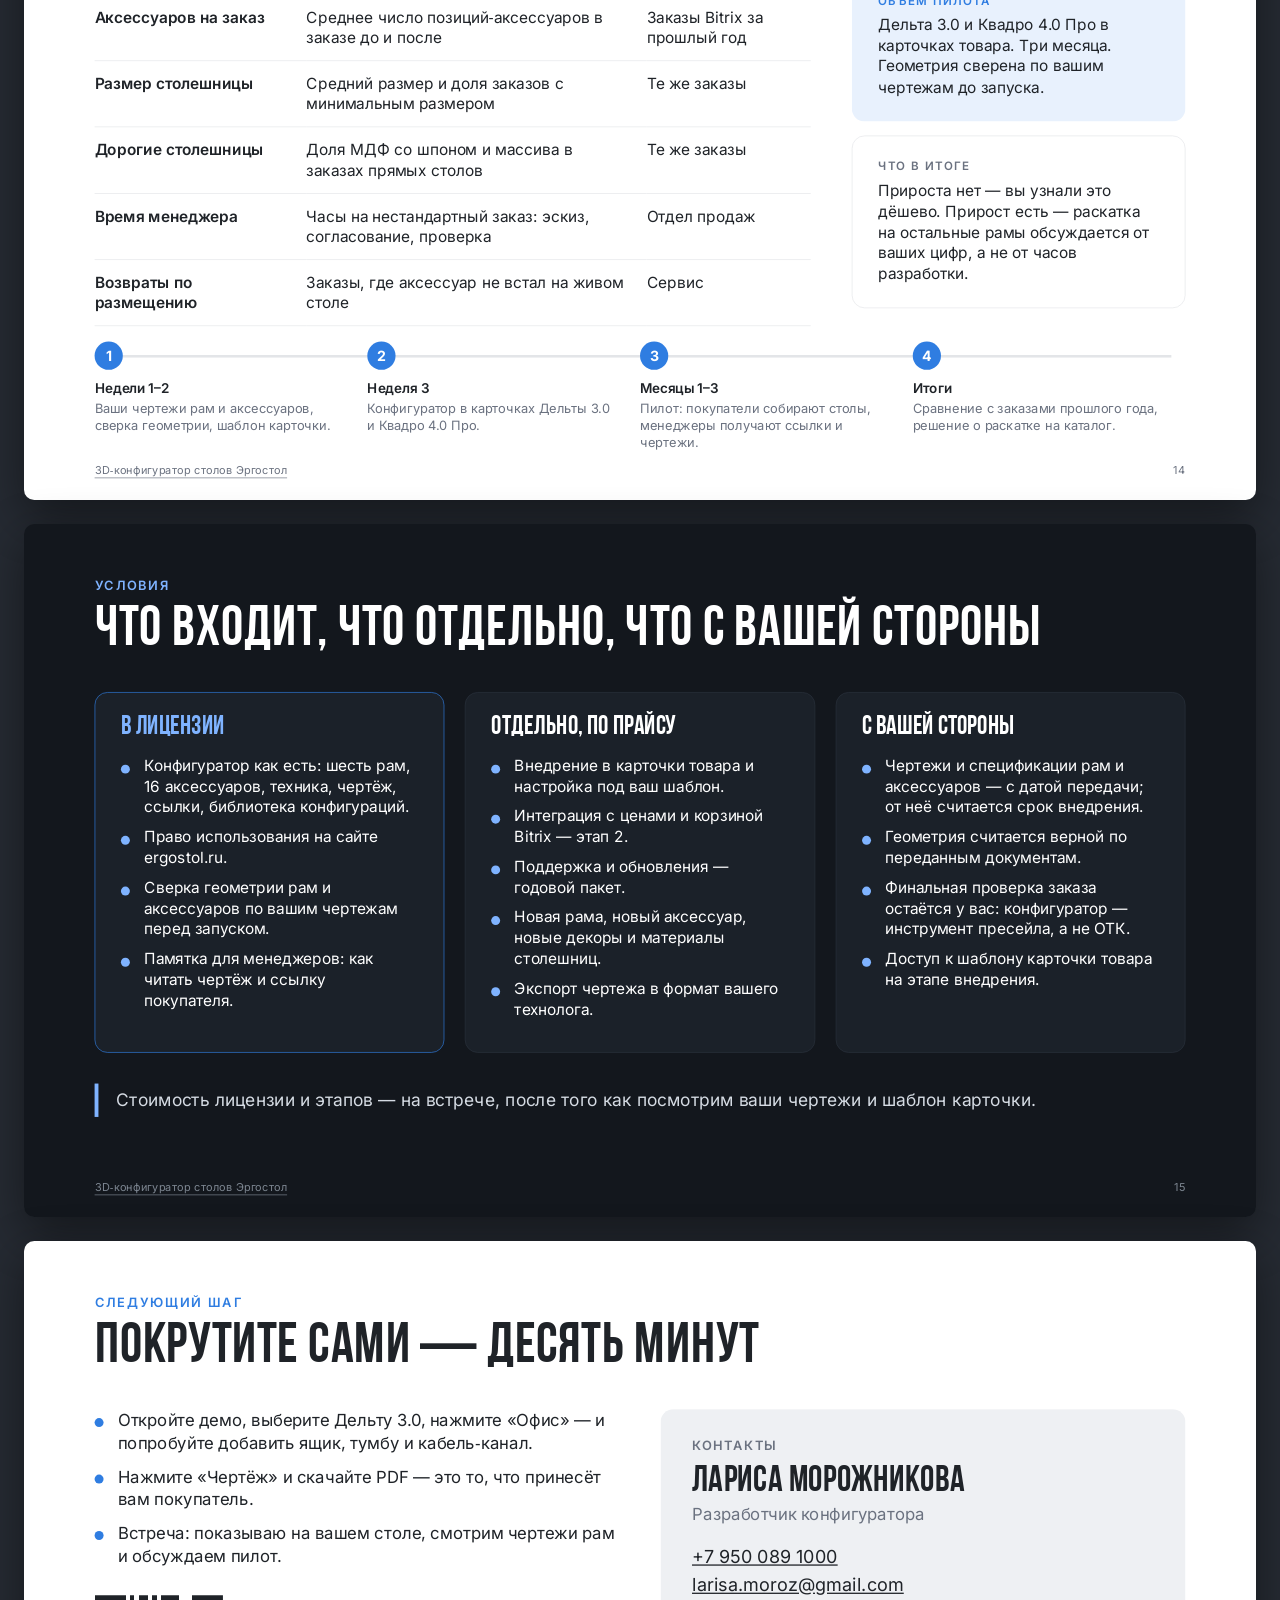
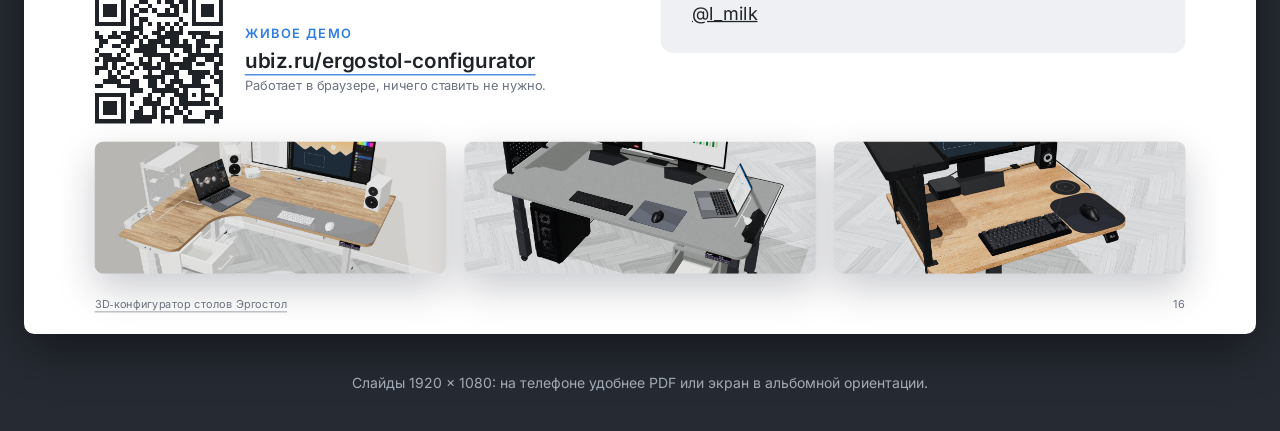
==== commit 46a855ed: "Deploy demo 2026-10-30 14:23" ====
--- a/pitch/index.html
+++ b/pitch/index.html
@@ -57,7 +57,8 @@
 .dark .img { box-shadow: 0 24px 60px rgba(0, 0, 0, .5); }
 .foot { position: absolute; left: 110px; right: 110px; bottom: 34px; display: flex; justify-content: space-between; font-size: 17px; color: var(--muted); letter-spacing: .02em; }
 .dark .foot { color: #7d8691; }
-.foot a, a.demo { color: inherit; text-decoration: none; }
+a { color: inherit; }
+.foot a, a.demo { text-decoration: none; }
 .foot a:first-child { border-bottom: 1px solid currentColor; padding-bottom: 1px; }
 .money .card { display: flex; flex-direction: column; }
 .money .metric { margin-top: auto; padding-top: 26px; }
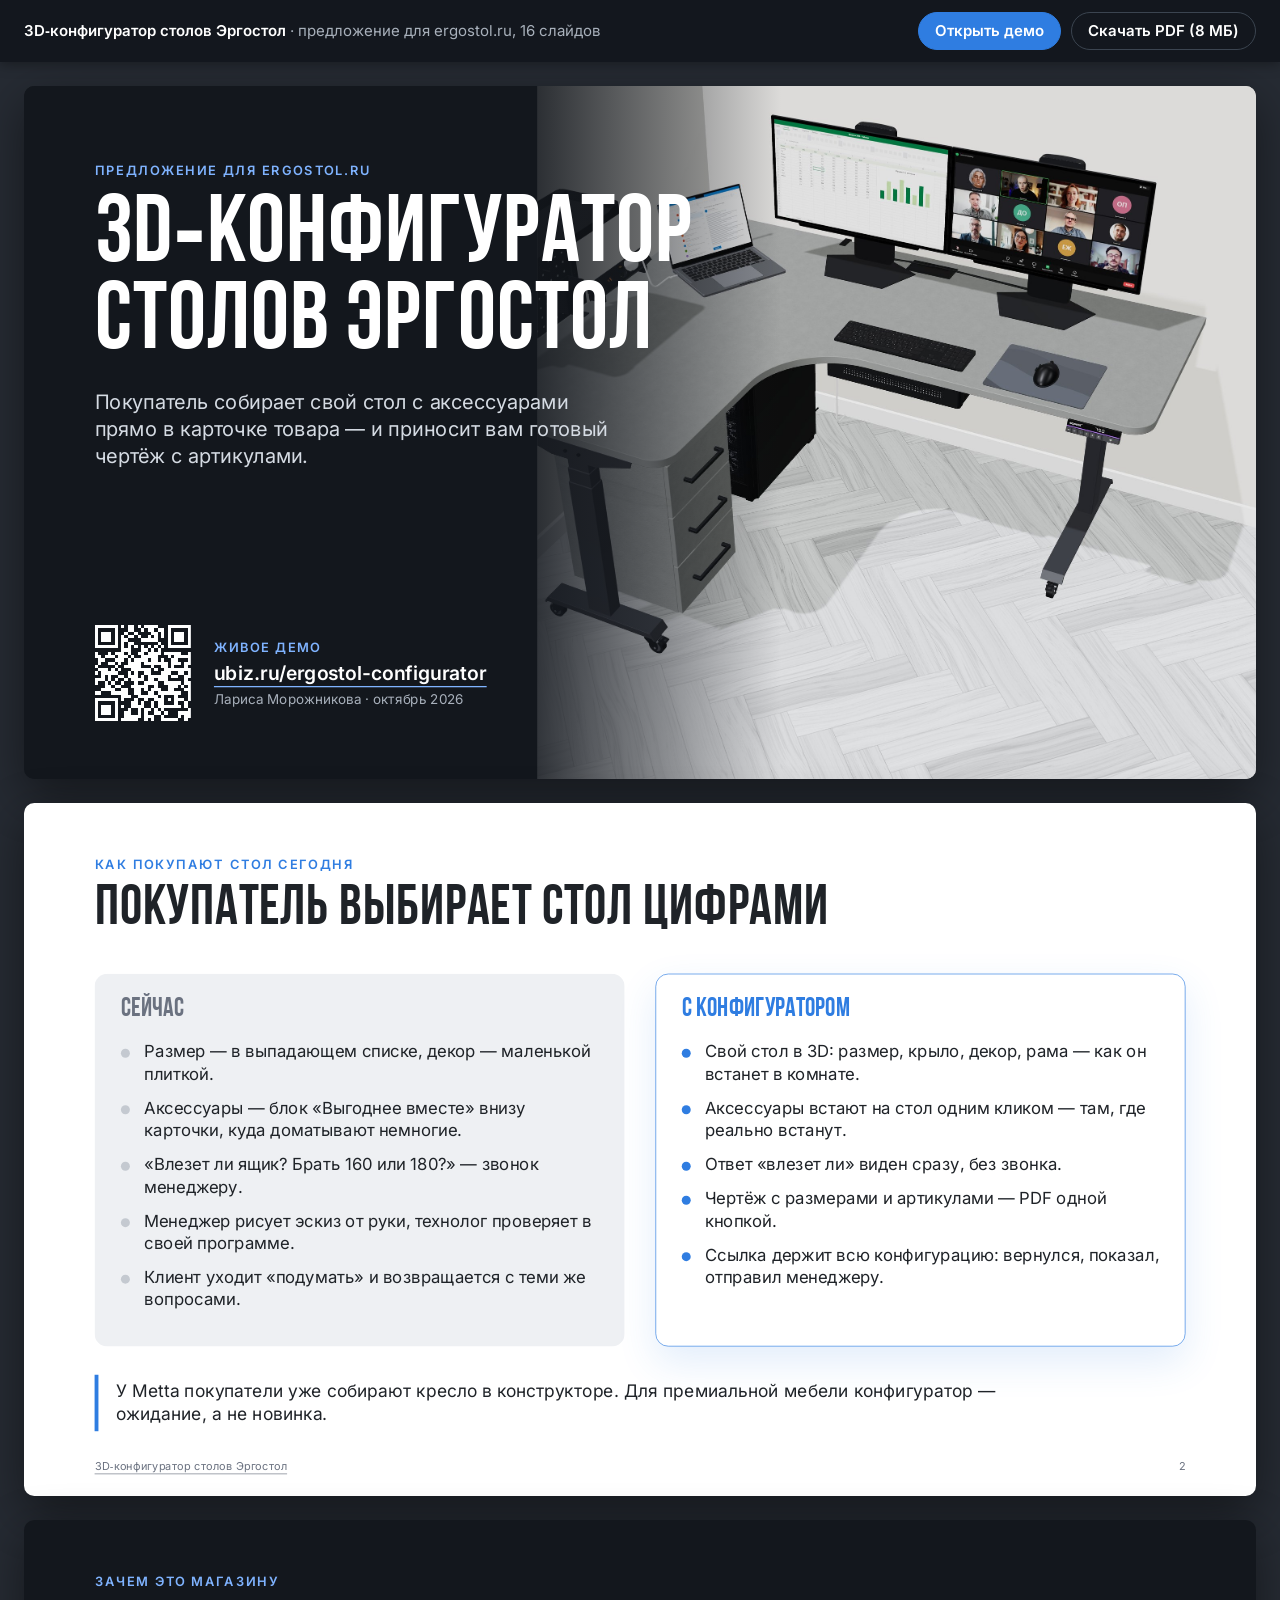
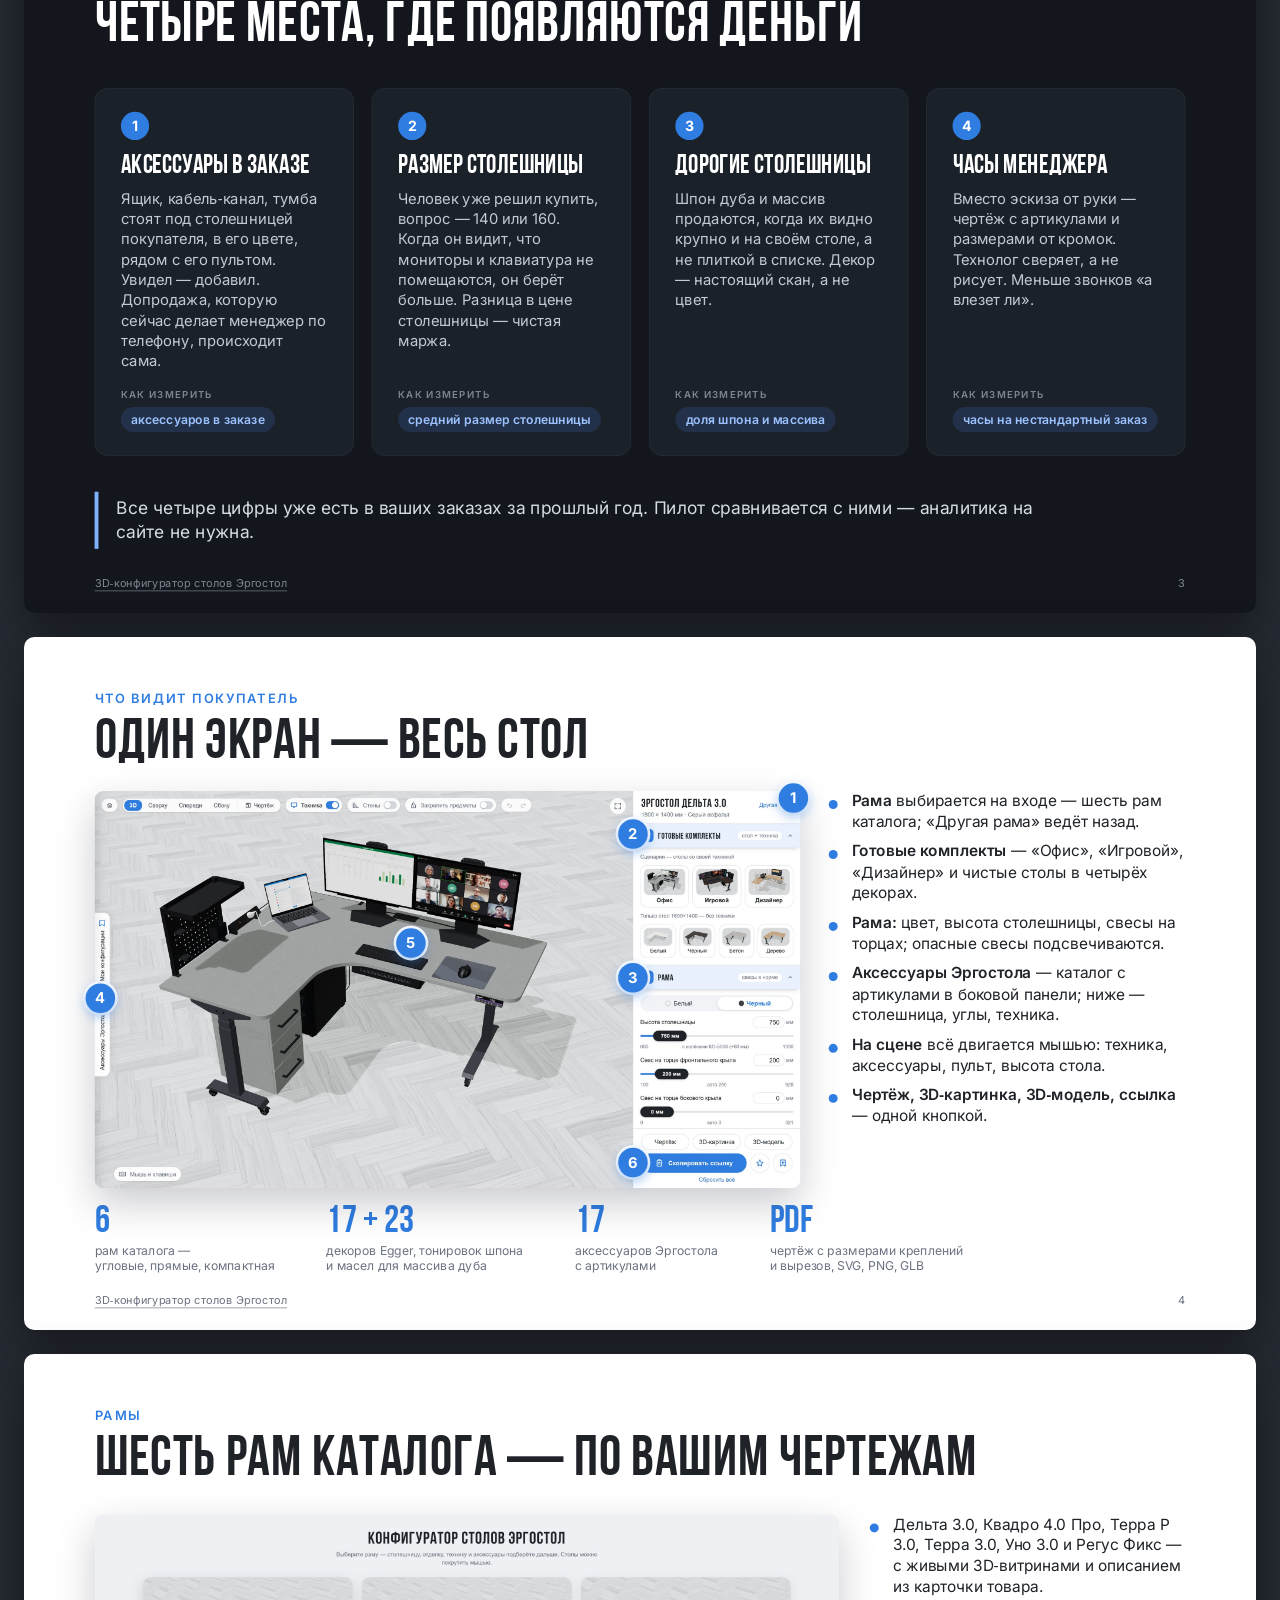
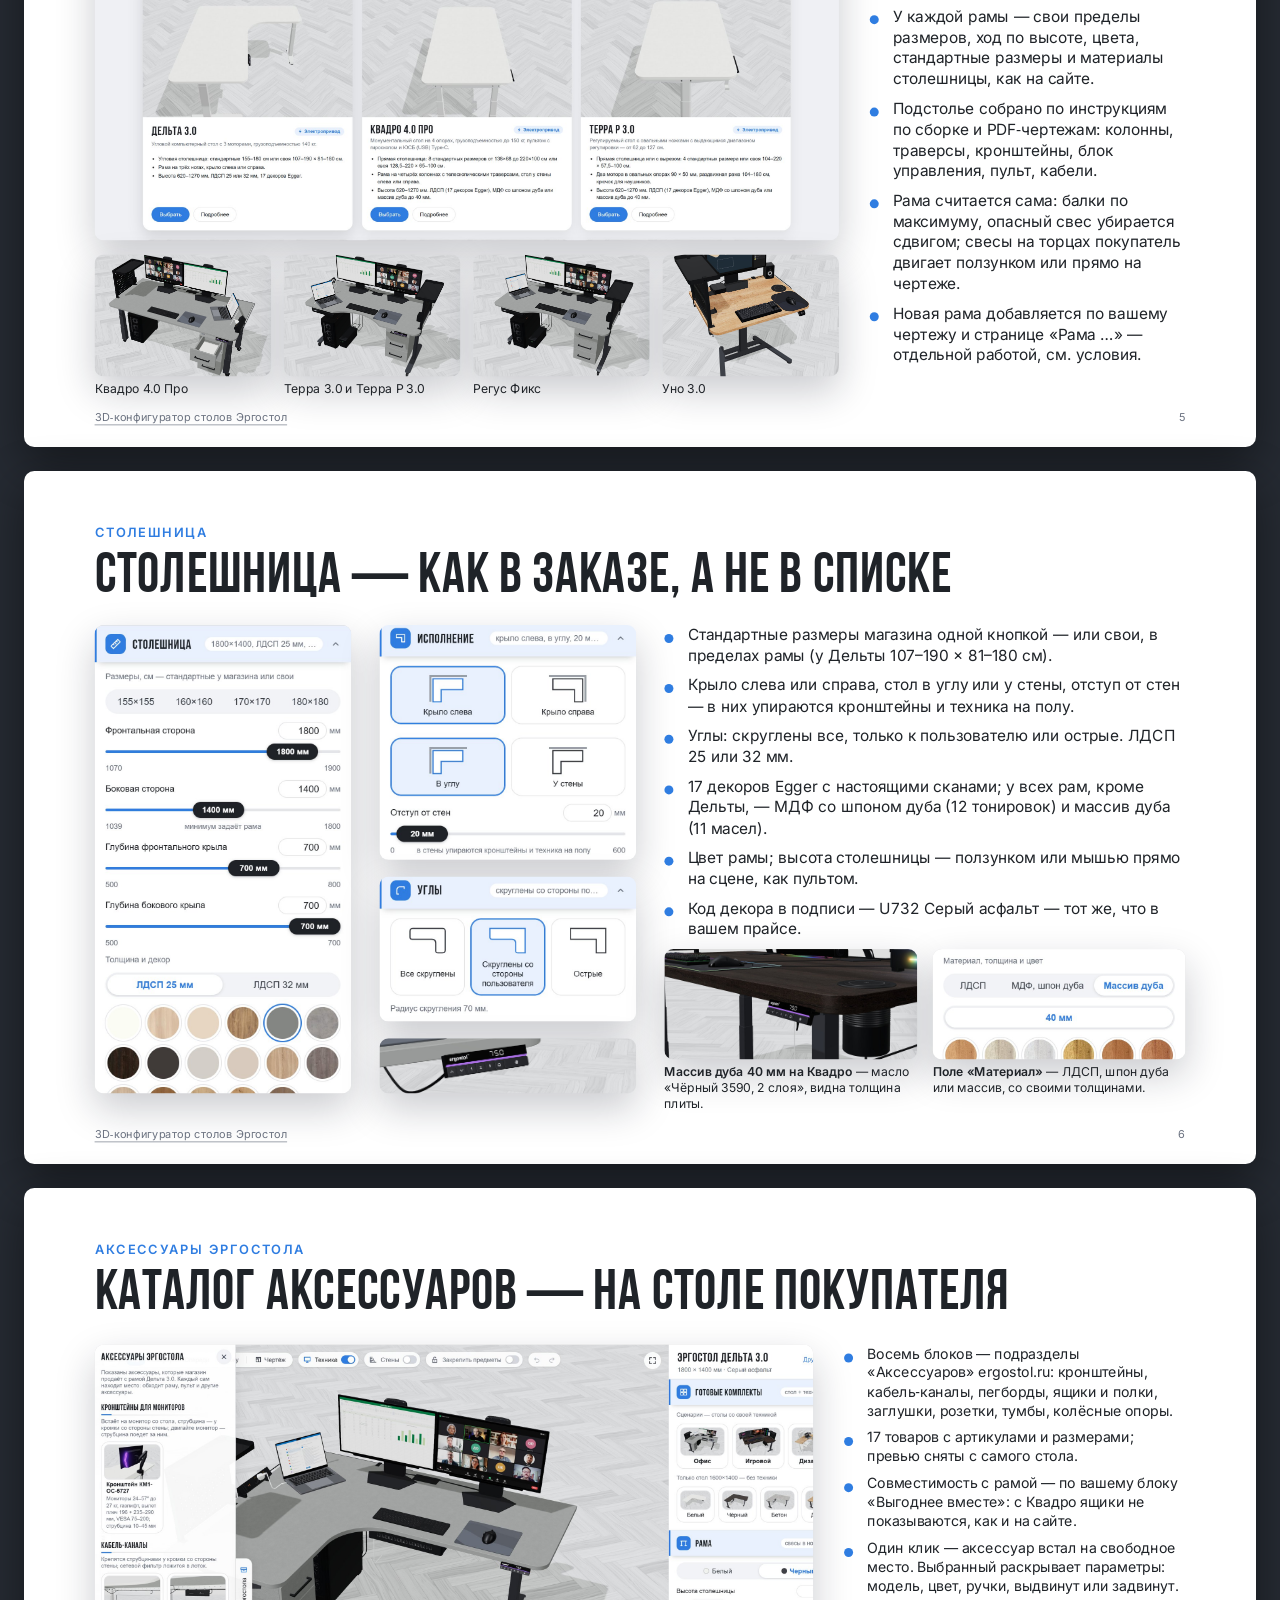
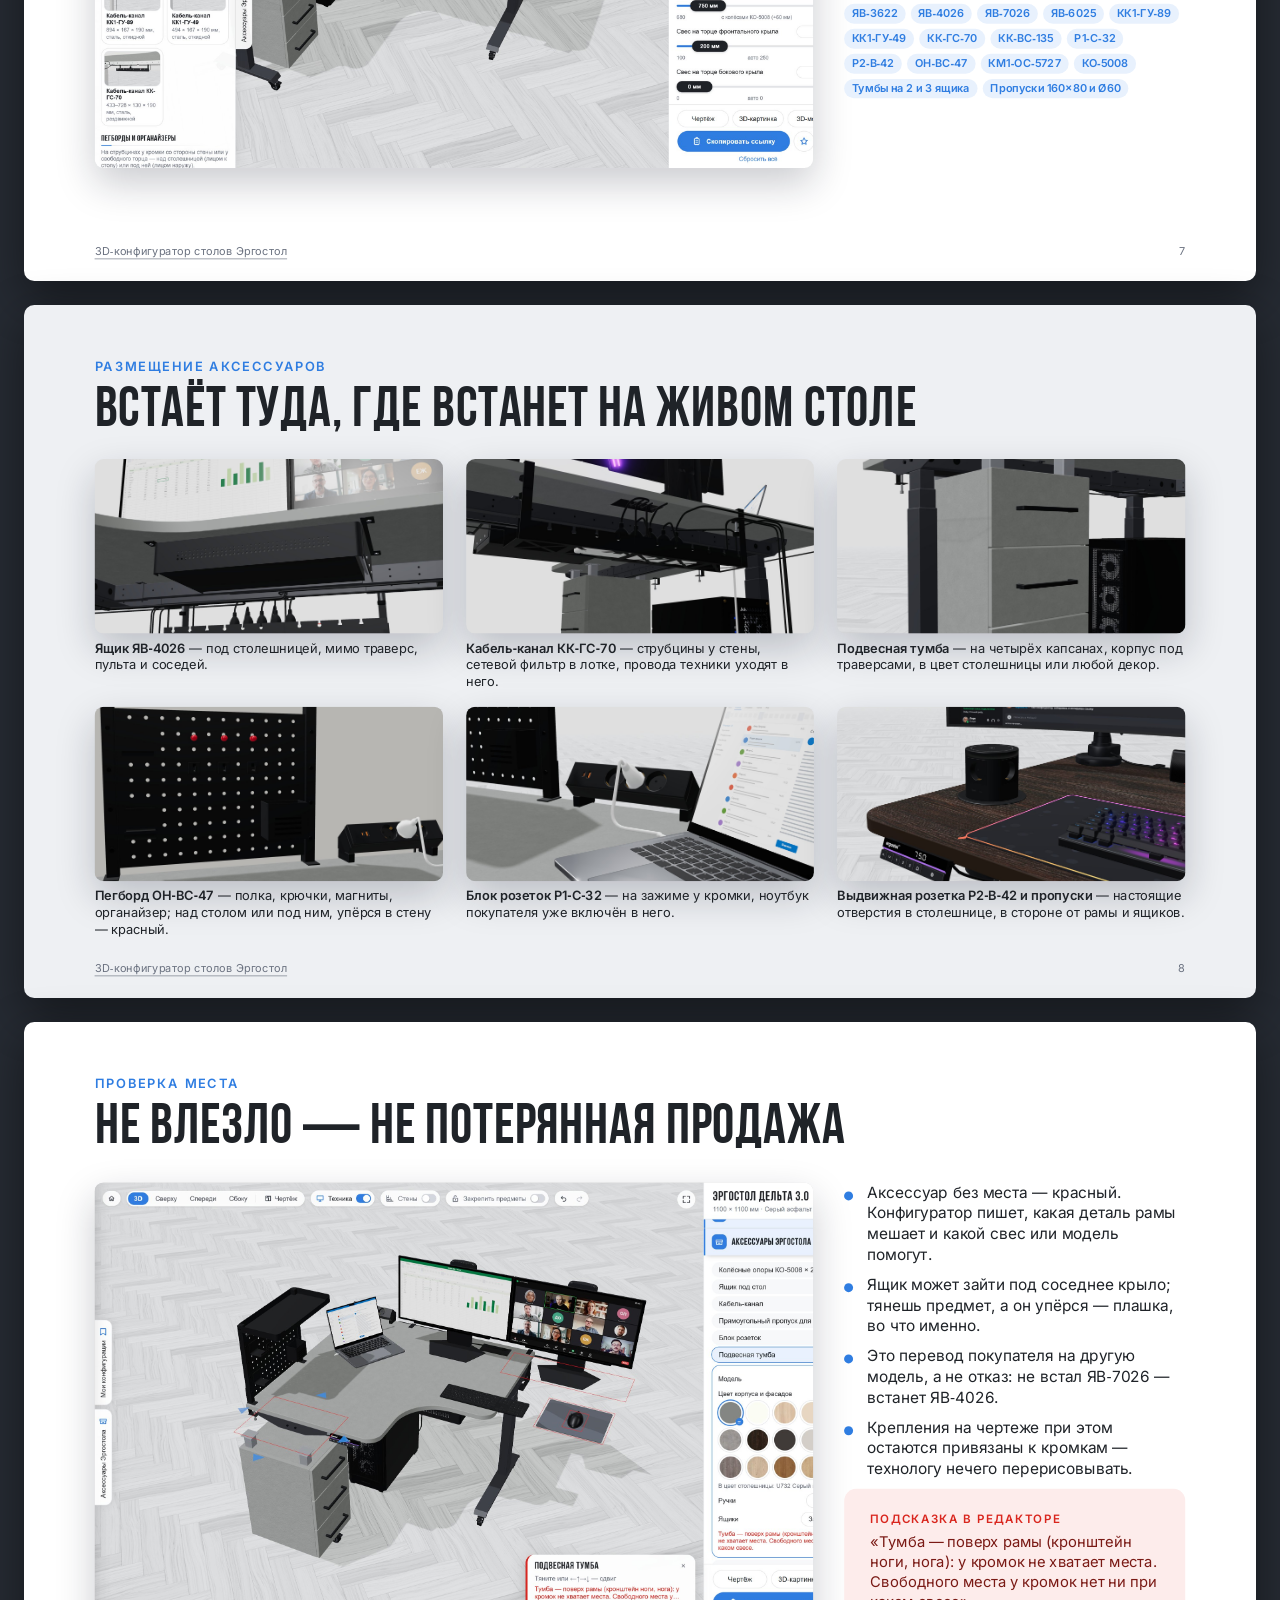
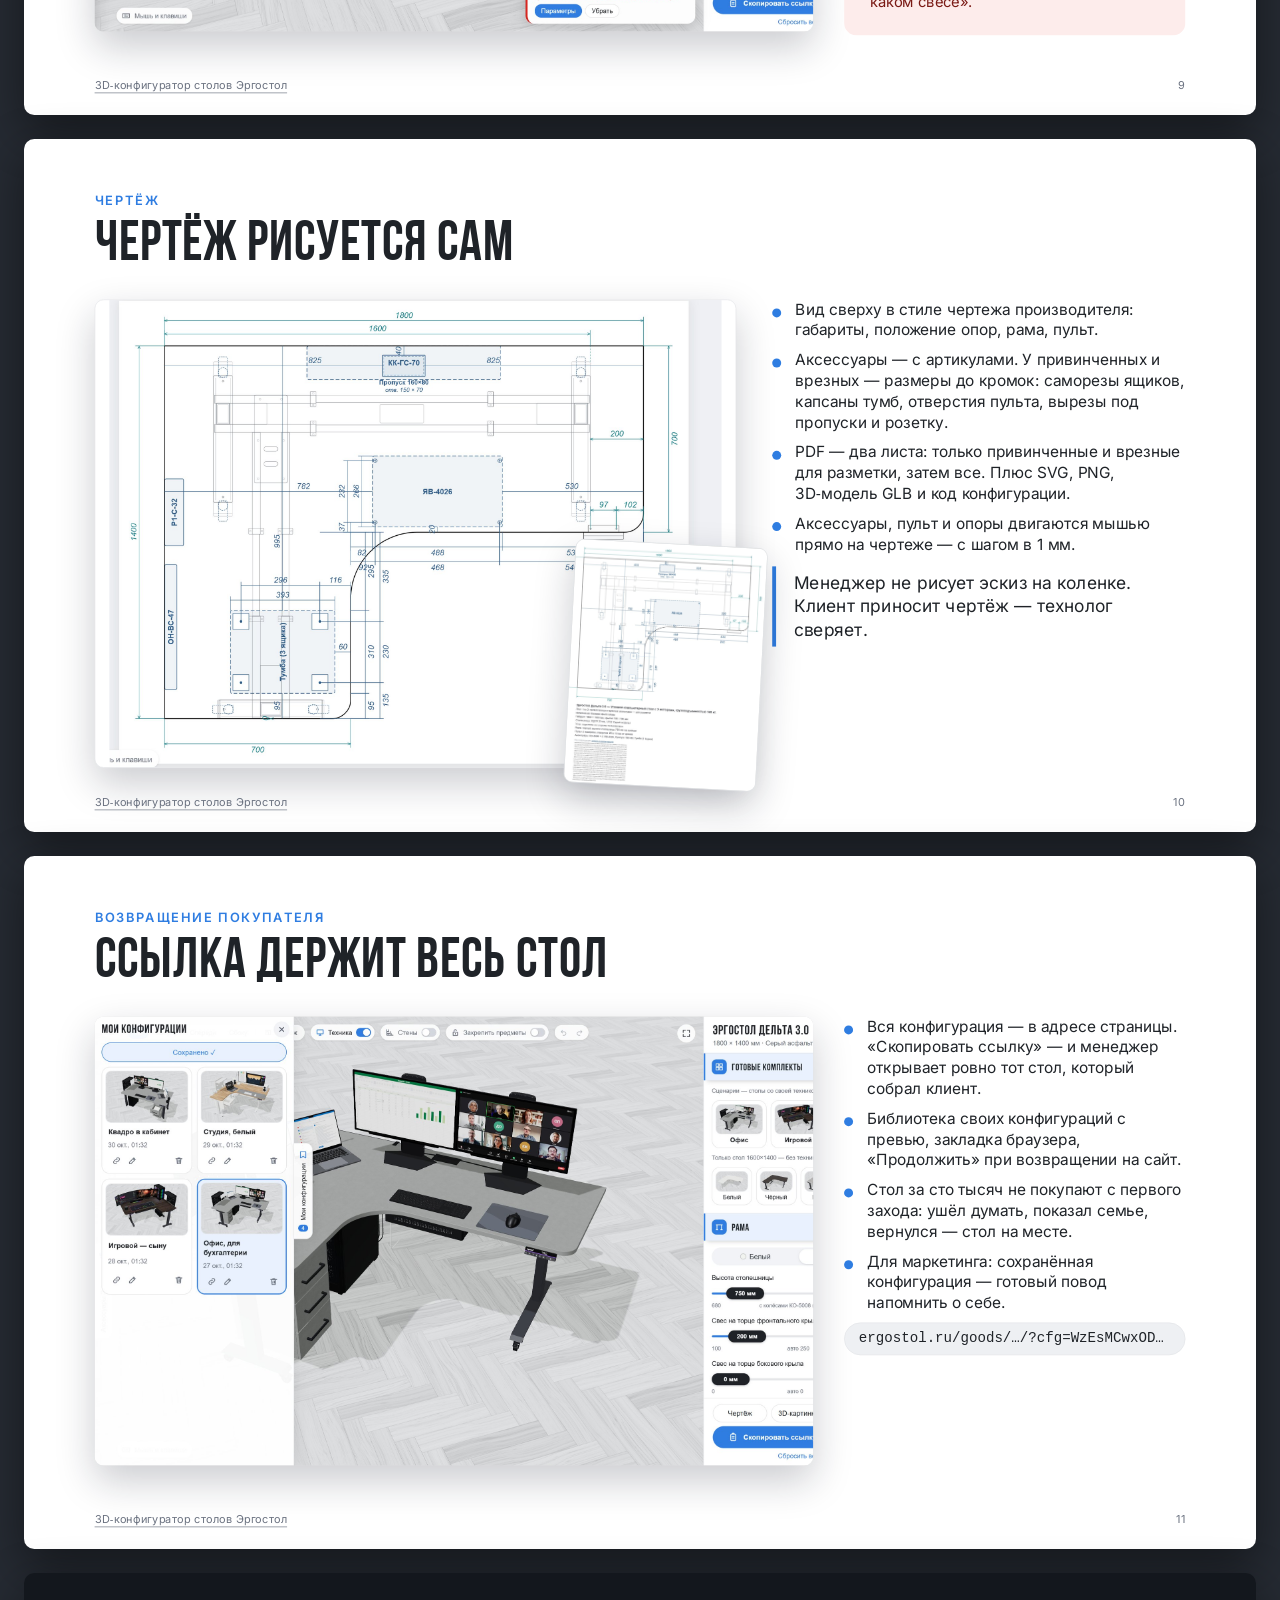
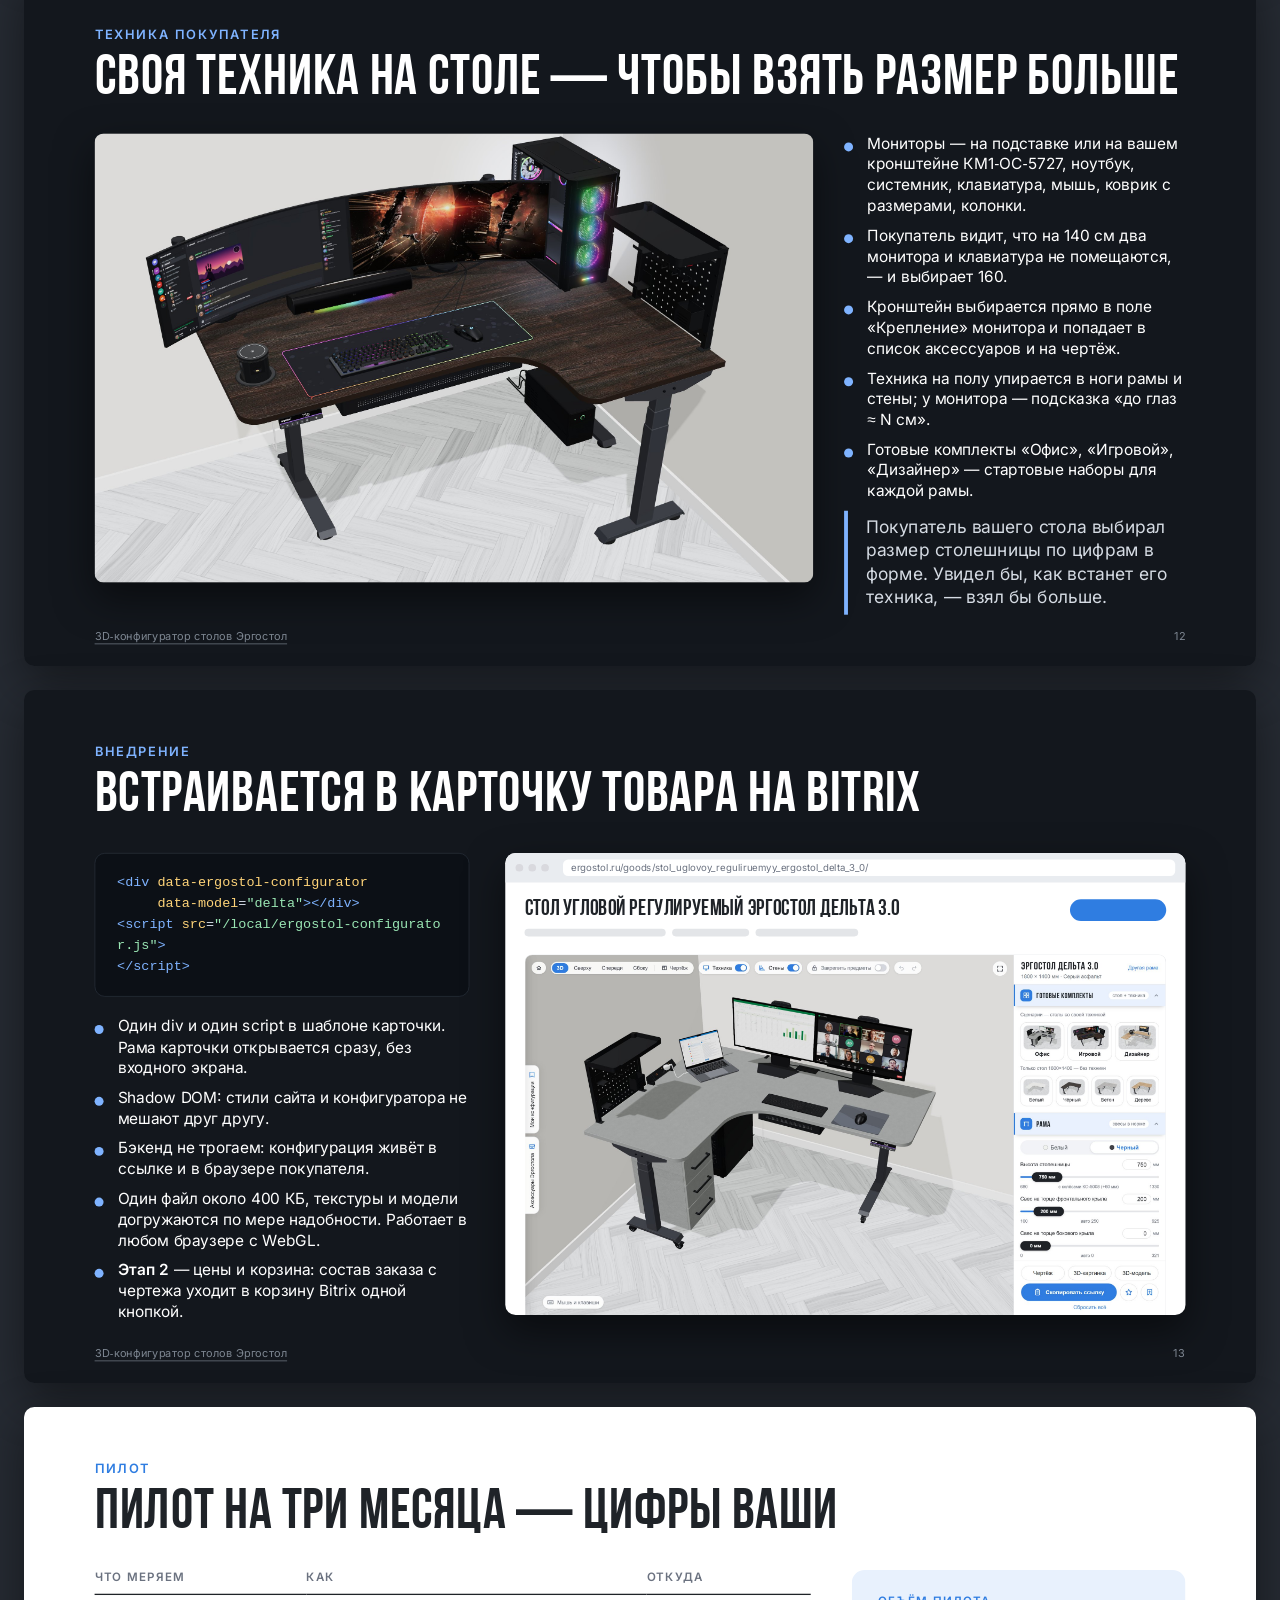
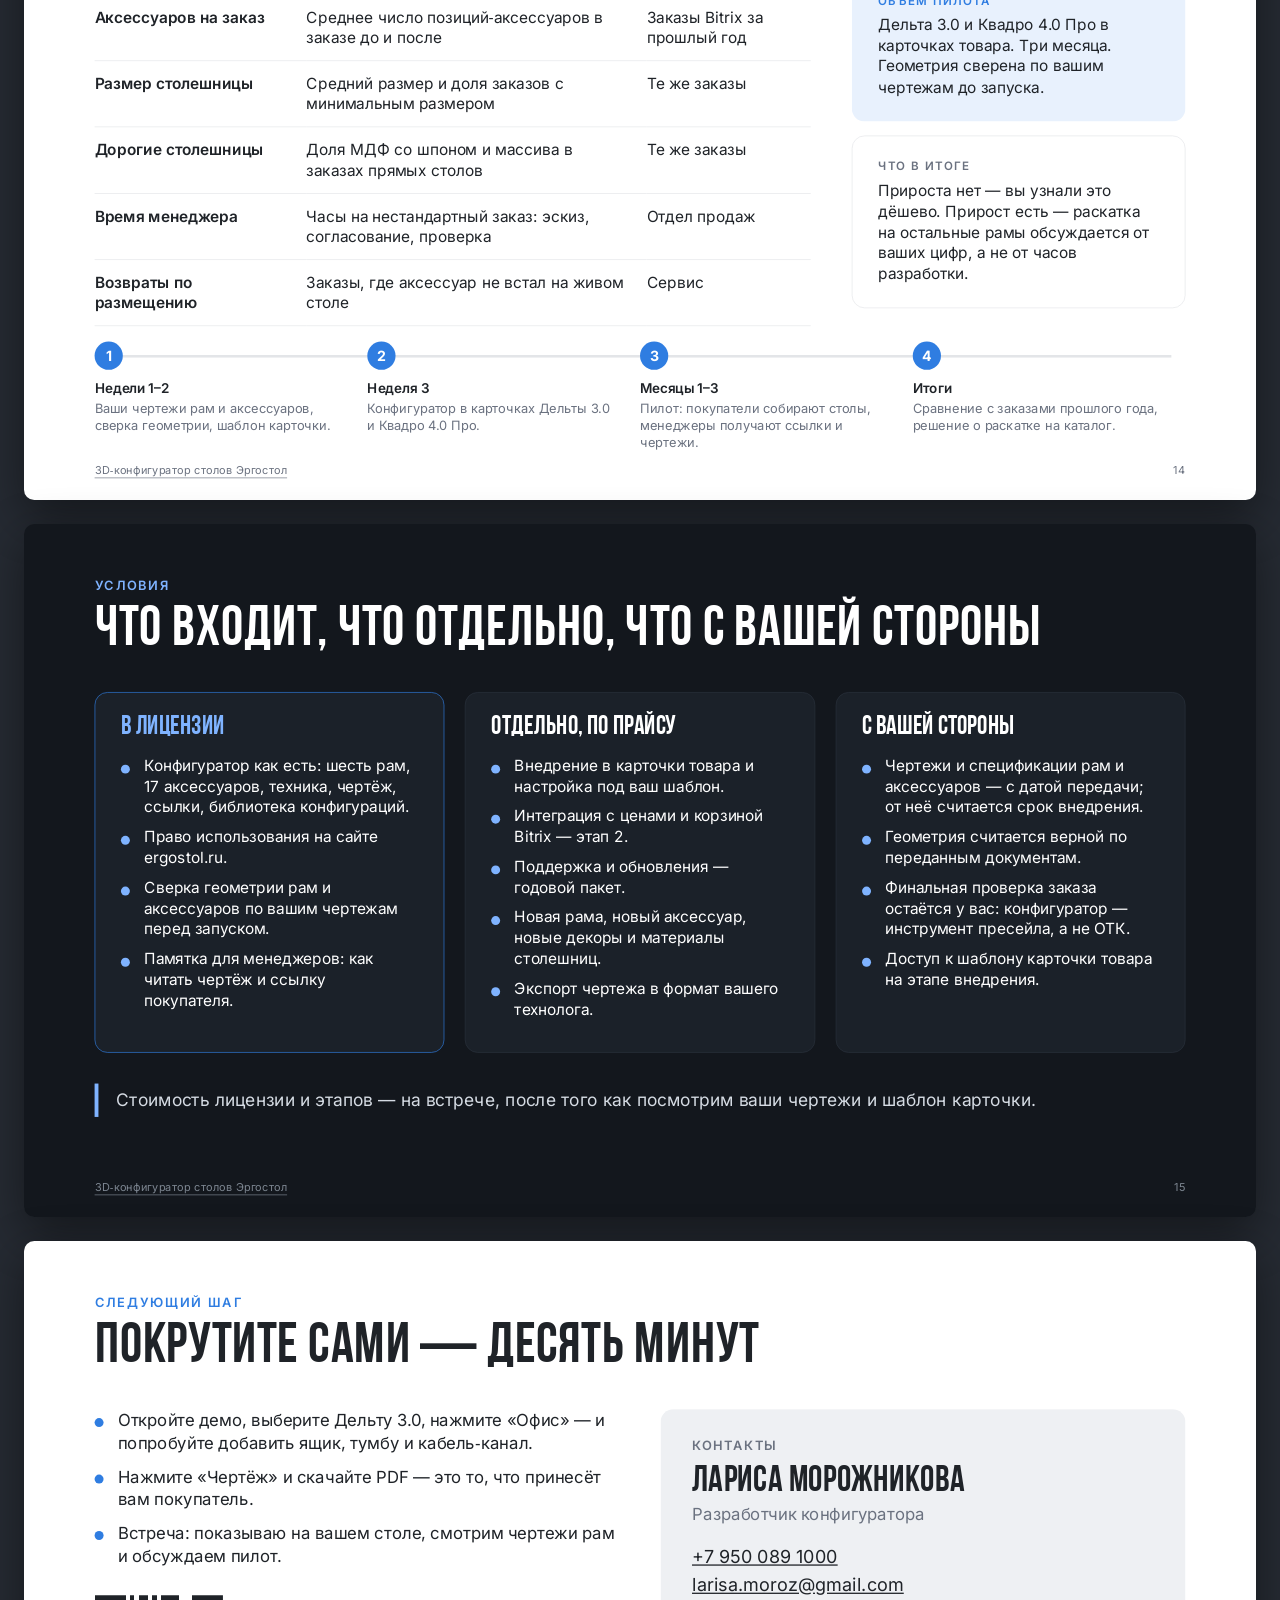
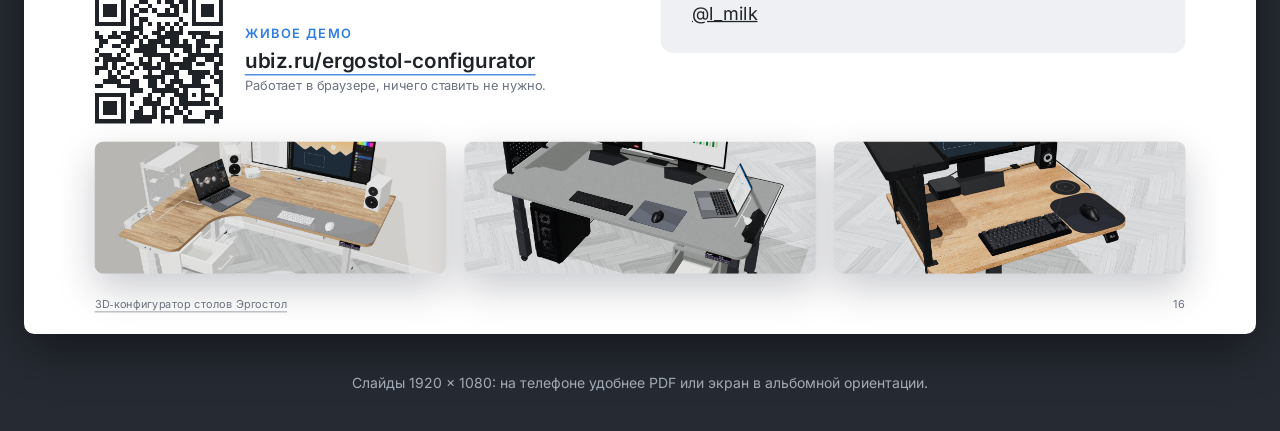
==== commit 12b4f3f5: "Deploy demo 2026-10-30 15:26" ====
--- a/pitch/index.html
+++ b/pitch/index.html
@@ -230,7 +230,7 @@
   <div style="display:flex; gap:80px; margin-top:26px;">
     <div class="stat"><span class="v" style="font-size:60px;">6</span><span class="l" style="font-size:19px;">рам каталога —<br>угловые, прямые, компактная</span></div>
     <div class="stat"><span class="v" style="font-size:60px;">17 + 23</span><span class="l" style="font-size:19px;">декоров Egger, тонировок шпона<br>и масел для массива дуба</span></div>
-    <div class="stat"><span class="v" style="font-size:60px;">16</span><span class="l" style="font-size:19px;">аксессуаров Эргостола<br>с артикулами</span></div>
+    <div class="stat"><span class="v" style="font-size:60px;">17</span><span class="l" style="font-size:19px;">аксессуаров Эргостола<br>с артикулами</span></div>
     <div class="stat"><span class="v" style="font-size:60px;">PDF</span><span class="l" style="font-size:19px;">чертёж с размерами креплений<br>и вырезов, SVG, PNG, GLB</span></div>
   </div>
   <footer class="foot"><a href="https://ubiz.ru/ergostol-configurator/">3D‑конфигуратор столов Эргостол</a><a href="https://ubiz.ru/ergostol-configurator/">4</a></footer>
@@ -299,12 +299,12 @@
     <div>
       <ul class="list tight" style="font-size:22px;">
         <li style="font-size:22px; margin-bottom:12px;">Восемь блоков — подразделы «Аксессуаров» ergostol.ru: кронштейны, кабель‑каналы, пегборды, ящики и полки, заглушки, розетки, тумбы, колёсные опоры.</li>
-        <li style="font-size:22px; margin-bottom:12px;">16 товаров с артикулами и размерами; превью сняты с самого стола.</li>
+        <li style="font-size:22px; margin-bottom:12px;">17 товаров с артикулами и размерами; превью сняты с самого стола.</li>
         <li style="font-size:22px; margin-bottom:12px;">Совместимость с рамой — по вашему блоку «Выгоднее вместе»: с Квадро ящики не показываются, как и на сайте.</li>
         <li style="font-size:22px; margin-bottom:12px;">Один клик — аксессуар встал на свободное место. Выбранный раскрывает параметры: модель, цвет, ручки, выдвинут или задвинут.</li>
       </ul>
       <div style="display:flex; flex-wrap:wrap; gap:8px; margin-top:8px;">
-        <span class="chip" style="font-size:17px; padding:5px 12px;">ЯВ‑3622</span><span class="chip" style="font-size:17px; padding:5px 12px;">ЯВ‑4026</span><span class="chip" style="font-size:17px; padding:5px 12px;">ЯВ‑7026</span><span class="chip" style="font-size:17px; padding:5px 12px;">ЯВ‑6025</span><span class="chip" style="font-size:17px; padding:5px 12px;">КК1‑ГУ‑89</span><span class="chip" style="font-size:17px; padding:5px 12px;">КК1‑ГУ‑49</span><span class="chip" style="font-size:17px; padding:5px 12px;">КК‑ГС‑70</span><span class="chip" style="font-size:17px; padding:5px 12px;">Р1‑С‑32</span><span class="chip" style="font-size:17px; padding:5px 12px;">Р2‑В‑42</span><span class="chip" style="font-size:17px; padding:5px 12px;">ОН‑ВС‑47</span><span class="chip" style="font-size:17px; padding:5px 12px;">КМ1‑ОС‑5727</span><span class="chip" style="font-size:17px; padding:5px 12px;">КО‑5008</span><span class="chip" style="font-size:17px; padding:5px 12px;">Тумбы на 2 и 3 ящика</span><span class="chip" style="font-size:17px; padding:5px 12px;">Пропуски 160×80 и Ø60</span>
+        <span class="chip" style="font-size:17px; padding:5px 12px;">ЯВ‑3622</span><span class="chip" style="font-size:17px; padding:5px 12px;">ЯВ‑4026</span><span class="chip" style="font-size:17px; padding:5px 12px;">ЯВ‑7026</span><span class="chip" style="font-size:17px; padding:5px 12px;">ЯВ‑6025</span><span class="chip" style="font-size:17px; padding:5px 12px;">КК1‑ГУ‑89</span><span class="chip" style="font-size:17px; padding:5px 12px;">КК1‑ГУ‑49</span><span class="chip" style="font-size:17px; padding:5px 12px;">КК‑ГС‑70</span><span class="chip" style="font-size:17px; padding:5px 12px;">КК‑ВС‑135</span><span class="chip" style="font-size:17px; padding:5px 12px;">Р1‑С‑32</span><span class="chip" style="font-size:17px; padding:5px 12px;">Р2‑В‑42</span><span class="chip" style="font-size:17px; padding:5px 12px;">ОН‑ВС‑47</span><span class="chip" style="font-size:17px; padding:5px 12px;">КМ1‑ОС‑5727</span><span class="chip" style="font-size:17px; padding:5px 12px;">КО‑5008</span><span class="chip" style="font-size:17px; padding:5px 12px;">Тумбы на 2 и 3 ящика</span><span class="chip" style="font-size:17px; padding:5px 12px;">Пропуски 160×80 и Ø60</span>
       </div>
     </div>
   </div>
@@ -489,7 +489,7 @@
     <div class="card" style="border-color:#2f7de1;">
       <h2 style="color:#7fb3ff; margin-bottom:24px;">В лицензии</h2>
       <ul class="list tight">
-        <li>Конфигуратор как есть: шесть рам, 16 аксессуаров, техника, чертёж, ссылки, библиотека конфигураций.</li>
+        <li>Конфигуратор как есть: шесть рам, 17 аксессуаров, техника, чертёж, ссылки, библиотека конфигураций.</li>
         <li>Право использования на сайте ergostol.ru.</li>
         <li>Сверка геометрии рам и аксессуаров по вашим чертежам перед запуском.</li>
         <li>Памятка для менеджеров: как читать чертёж и ссылку покупателя.</li>
